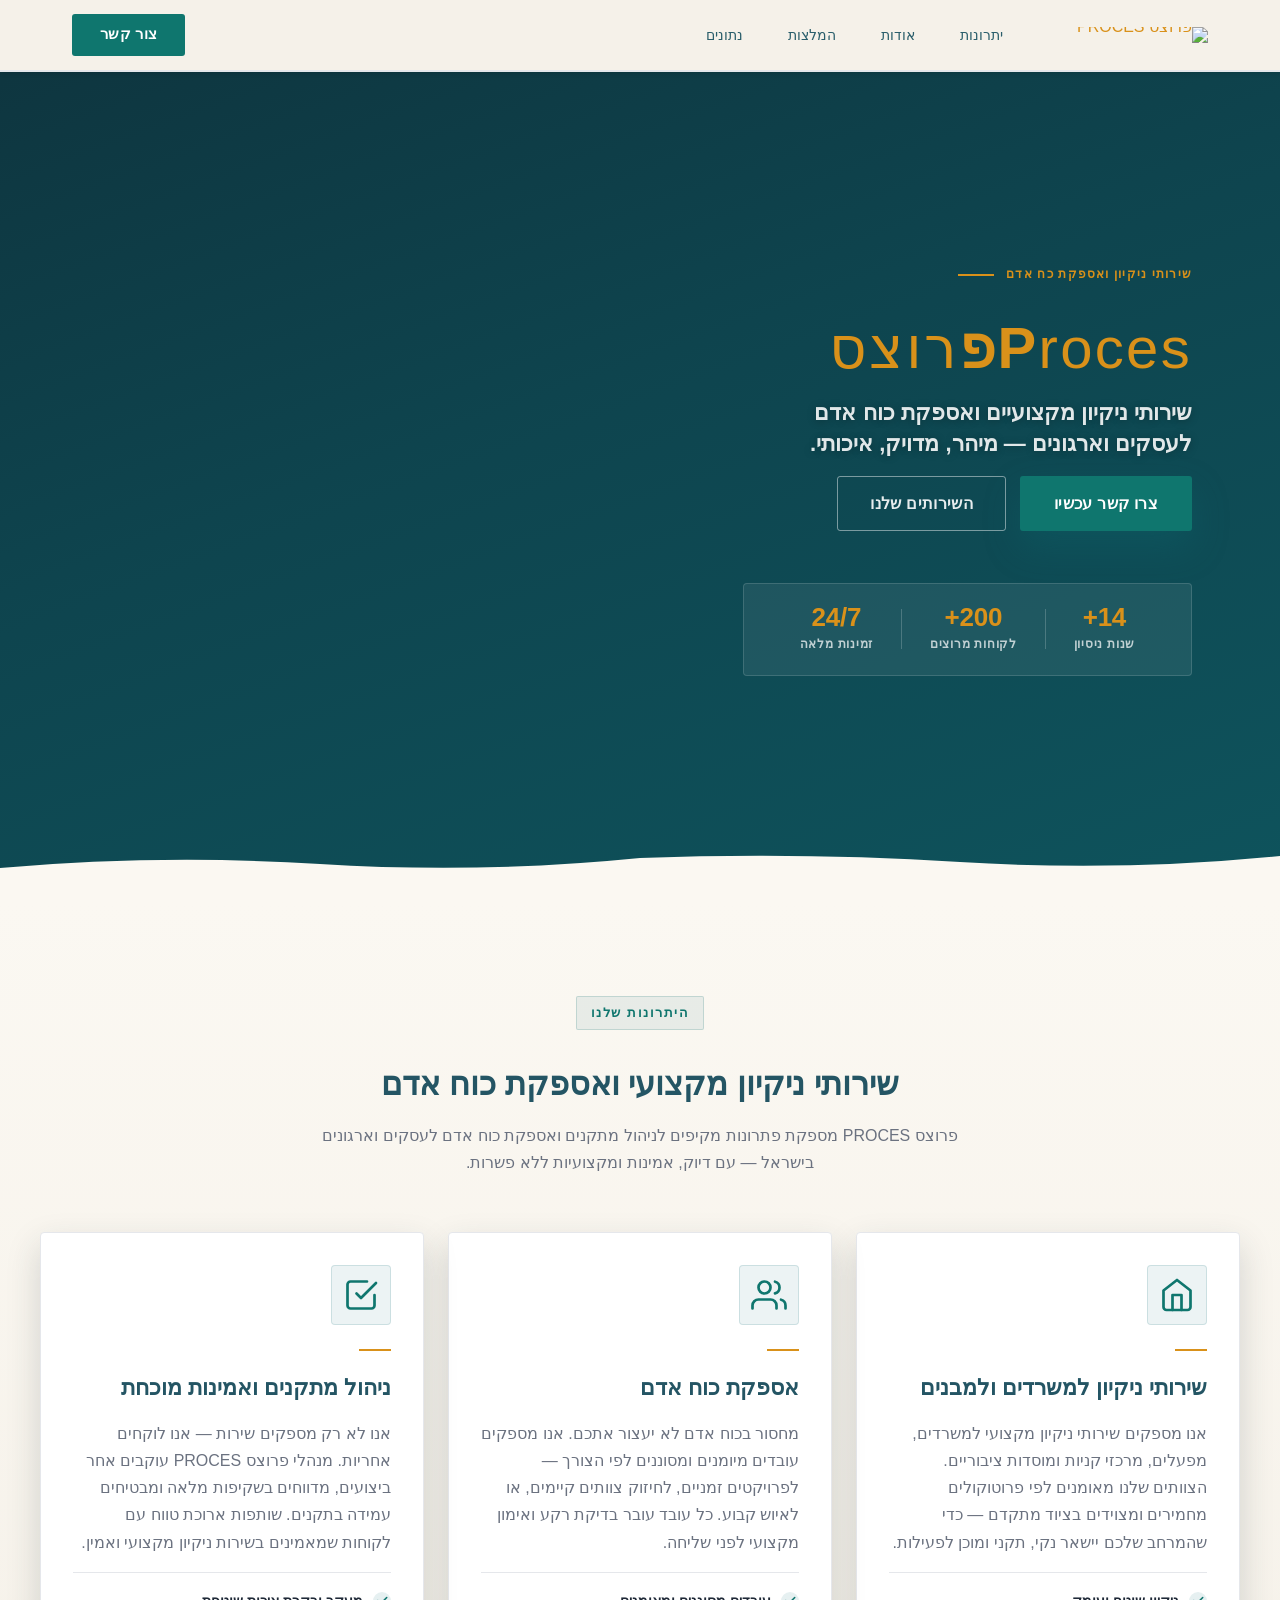
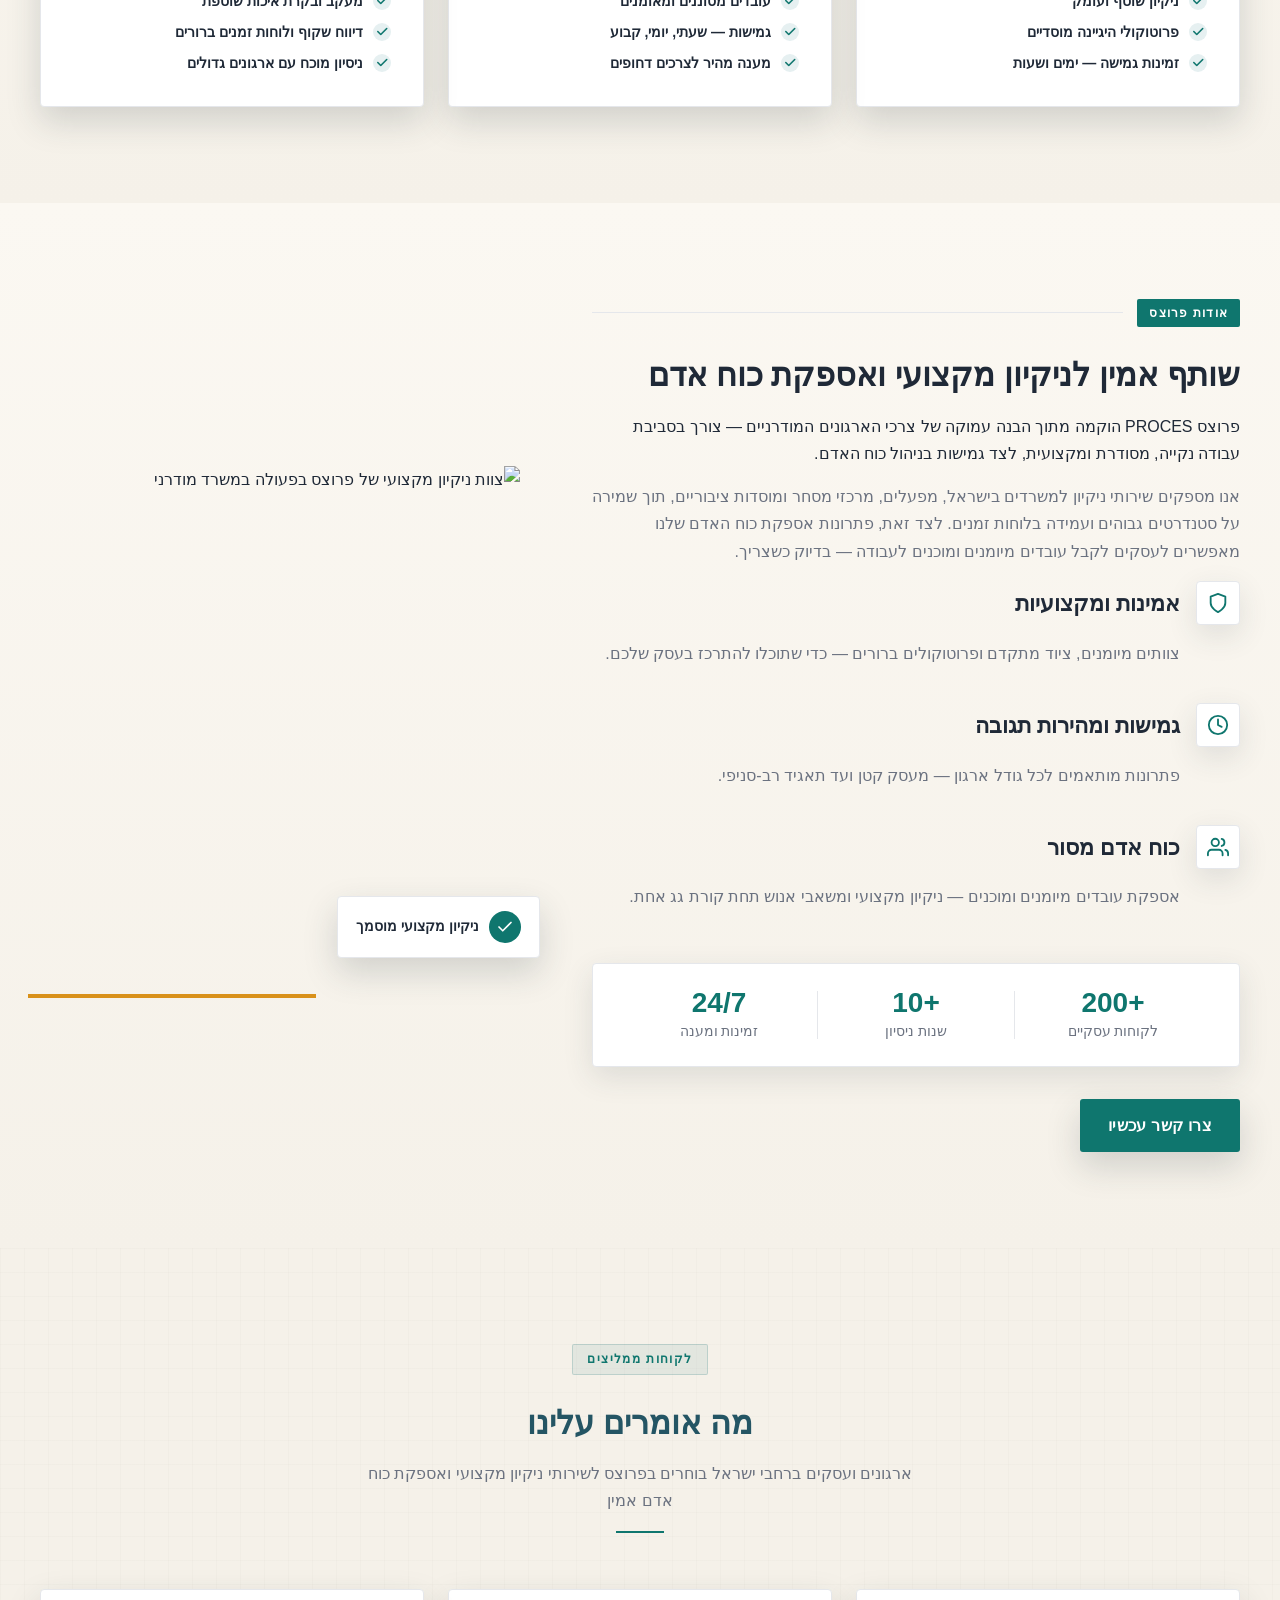
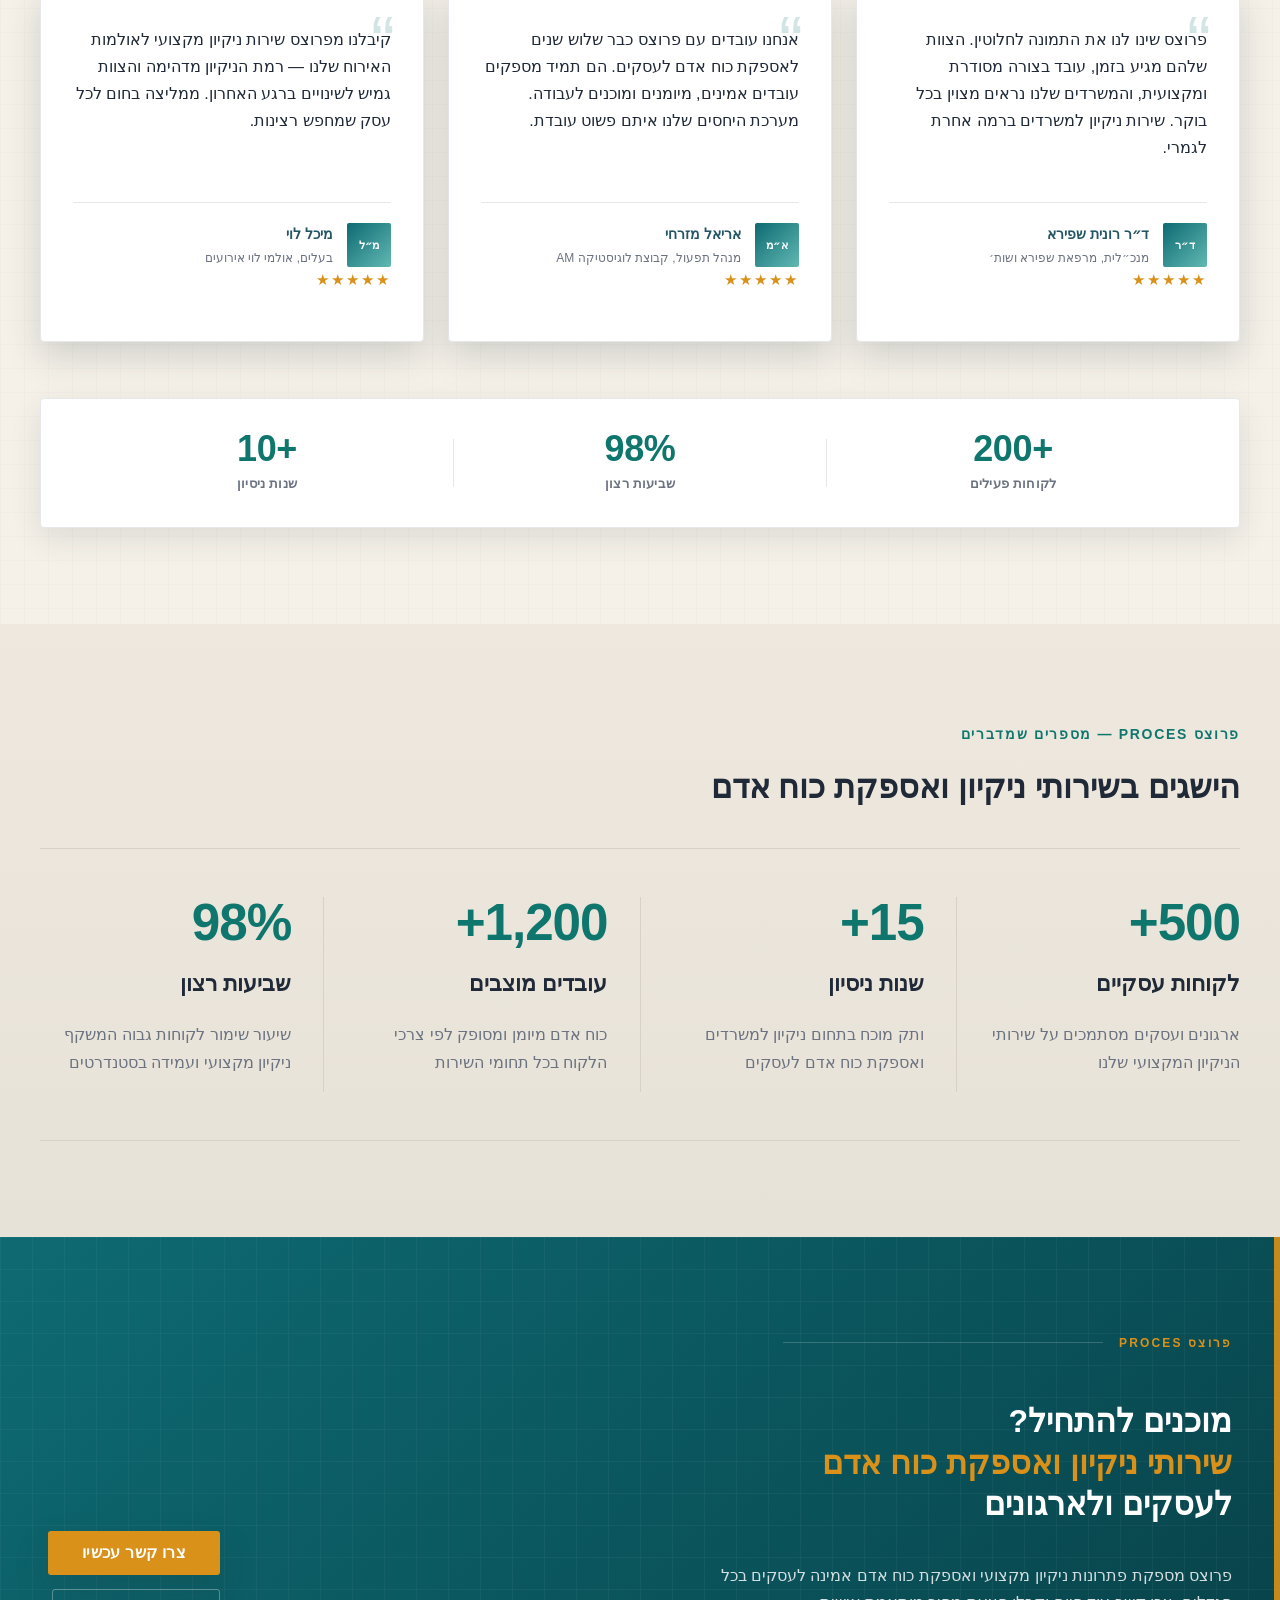
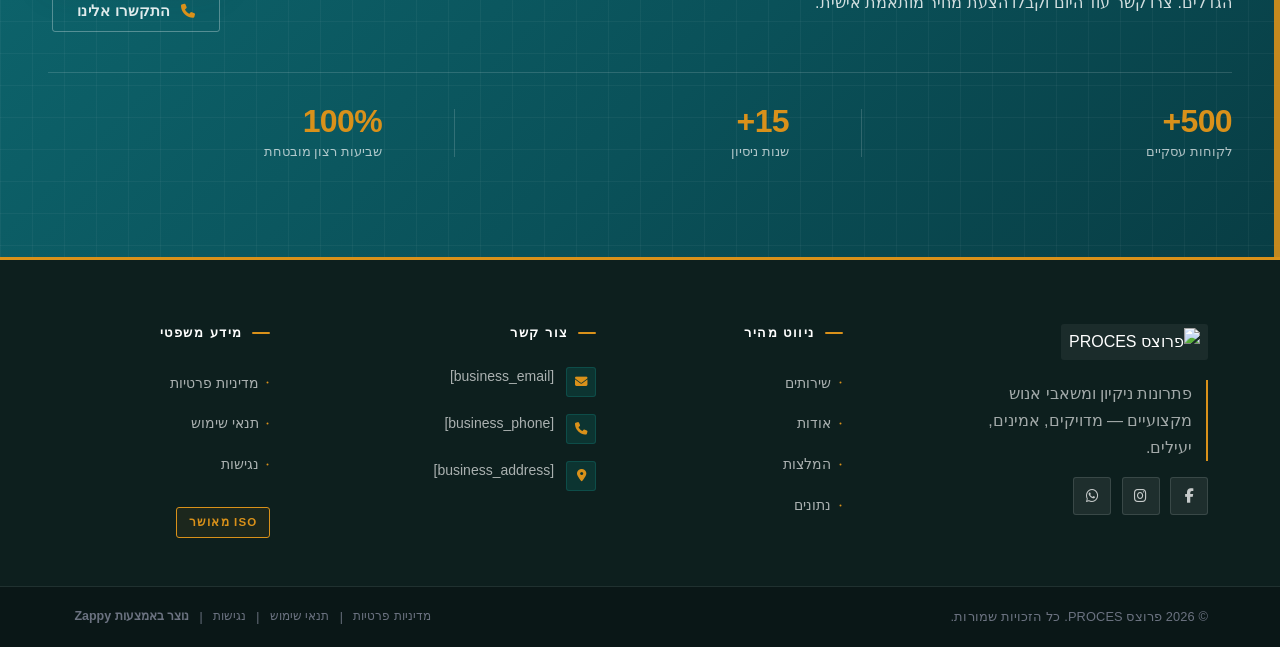
==== index.html @ ee10587d "Incremental sync: 1 page(s) — text_edit" ====
<!DOCTYPE html>
<html lang="he" dir="rtl">
<head>
    <meta charset="UTF-8">
    <meta name="viewport" content="width=device-width, initial-scale=1.0">
    <meta name="robots" content="index, follow">
    <title>שירותי ניקיון — פרוצס PROCES</title>
    <meta name="description" content="A company offering cleaning services and manpower supply solutions. The business operates in the facility management and staffing sector, providing both profess">
    <meta name="keywords" content="שירותי ניקיון, שירותי ניקיון למשרדים בישראל, אספקת כוח אדם לעסקים, ניקיון מקצועי">
    
    <!-- Favicons -->
    <link rel="icon" type="image/x-icon" href="/assets/favicon.ico">
    <link rel="icon" type="image/png" sizes="16x16" href="/assets/favicon-16x16.png">
    <link rel="icon" type="image/png" sizes="32x32" href="/assets/favicon-32x32.png">
    <link rel="icon" type="image/png" sizes="48x48" href="/assets/favicon-48x48.png">
    <link rel="icon" type="image/png" sizes="192x192" href="/assets/favicon-192x192.png">
    <link rel="icon" type="image/png" sizes="512x512" href="/assets/favicon-512x512.png">
    <link rel="apple-touch-icon" href="/assets/apple-touch-icon.png">
    <!-- Zappy Analytics -->
<script>
(function() {
  'use strict';
  
  // Configuration
  var config = {
    websiteId: 'ec23bc7b-a235-4ee6-ac0c-a85f04379e52',
    apiUrl: 'https://api.zappy5.com/api/analytics/track',
    sessionDuration: 30 * 60 * 1000, // 30 minutes
    visitorDuration: 30 * 24 * 60 * 60 * 1000, // 30 days
    trackPageViews: true,
    trackClicks: true,
    trackFormSubmissions: true
  };
  
  // Generate or retrieve persistent visitor ID (30 days)
  function getVisitorId() {
    var visitorKey = 'zappy_visitor_' + config.websiteId;
    var visitor = null;
    
    try {
      visitor = localStorage.getItem(visitorKey);
      if (visitor) {
        var visitorData = JSON.parse(visitor);
        var now = Date.now();
        
        // Check if visitor ID is still valid (30 days)
        if (now - visitorData.created < config.visitorDuration) {
          // Update last seen timestamp
          visitorData.lastSeen = now;
          localStorage.setItem(visitorKey, JSON.stringify(visitorData));
          return visitorData.id;
        }
      }
    } catch (e) {
      console.warn('Zappy Analytics: LocalStorage not available');
    }
    
    // Generate new visitor ID
    var newVisitorId = 'zv_' + Date.now() + '_' + Math.random().toString(36).substr(2, 9);
    
    try {
      localStorage.setItem(visitorKey, JSON.stringify({
        id: newVisitorId,
        created: Date.now(),
        lastSeen: Date.now()
      }));
    } catch (e) {
      // Continue without local storage
    }
    
    return newVisitorId;
  }
  
  // Generate or retrieve session ID (30 minutes)
  function getSessionId() {
    var sessionKey = 'zappy_session_' + config.websiteId;
    var session = null;
    
    try {
      session = sessionStorage.getItem(sessionKey);
      if (session) {
        var sessionData = JSON.parse(session);
        var now = Date.now();
        
        // Check if session is still valid
        if (now - sessionData.timestamp < config.sessionDuration) {
          // Update timestamp
          sessionData.timestamp = now;
          sessionStorage.setItem(sessionKey, JSON.stringify(sessionData));
          return sessionData.id;
        }
      }
    } catch (e) {
      console.warn('Zappy Analytics: SessionStorage not available');
    }
    
    // Generate new session ID
    var newSessionId = 'zs_' + Date.now() + '_' + Math.random().toString(36).substr(2, 9);
    
    try {
      sessionStorage.setItem(sessionKey, JSON.stringify({
        id: newSessionId,
        timestamp: Date.now()
      }));
    } catch (e) {
      // Continue without session storage
    }
    
    return newSessionId;
  }
  
  var visitorId = getVisitorId();
  var sessionId = getSessionId();
  
  // Track an event
  function trackEvent(eventType, data) {
    data = data || {};
    
    var eventData = {
      website_id: config.websiteId,
      event_type: eventType,
      page_path: window.location.pathname,
      referrer: document.referrer || 'direct',
      visitor_id: visitorId,
      session_id: sessionId,
      metadata: data
    };
    
    // Use sendBeacon if available (better for page unload events)
    if (navigator.sendBeacon) {
      var blob = new Blob([JSON.stringify(eventData)], { type: 'application/json' });
      navigator.sendBeacon(config.apiUrl, blob);
    } else {
      // Fallback to fetch
      fetch(config.apiUrl, {
        method: 'POST',
        headers: {
          'Content-Type': 'application/json'
        },
        body: JSON.stringify(eventData),
        keepalive: true
      }).catch(function(error) {
        console.warn('Zappy Analytics: Failed to track event', error);
      });
    }
  }
  
  // Track page view
  if (config.trackPageViews) {
    trackEvent('pageview', {
      title: document.title,
      url: window.location.href
    });
  }
  
  // Track clicks on important elements
  if (config.trackClicks) {
    document.addEventListener('click', function(e) {
      var target = e.target;
      
      // Track button clicks (counted as actions)
      if (target.tagName === 'BUTTON' || target.closest('button')) {
        var button = target.tagName === 'BUTTON' ? target : target.closest('button');
        trackEvent('click', {
          element: 'button',
          text: button.textContent.trim().substring(0, 100),
          id: button.id || null,
          class: button.className || null
        });
      }
      
      // Track link clicks (navigation - not counted as actions)
      else if (target.tagName === 'A' || target.closest('a')) {
        var link = target.tagName === 'A' ? target : target.closest('a');
        trackEvent('navigation', {
          element: 'link',
          text: link.textContent.trim().substring(0, 100),
          href: link.href,
          external: link.hostname !== window.location.hostname
        });
      }
    }, true);
  }
  
  // Track form submissions
  if (config.trackFormSubmissions) {
    document.addEventListener('submit', function(e) {
      var form = e.target;
      
      trackEvent('form_submit', {
        form_id: form.id || null,
        form_name: form.name || null,
        form_action: form.action || null,
        form_method: form.method || 'GET'
      });
    }, true);
  }
  
  // Track time on page (send on page unload)
  var pageLoadTime = Date.now();
  
  window.addEventListener('beforeunload', function() {
    var timeOnPage = Math.floor((Date.now() - pageLoadTime) / 1000); // in seconds
    
    trackEvent('page_unload', {
      time_on_page: timeOnPage,
      page_path: window.location.pathname
    });
  });
  
  // Expose tracking function globally for custom events
  window.zappyAnalytics = {
    track: trackEvent,
    getVisitorId: function() { return visitorId; },
    getSessionId: function() { return sessionId; }
  };
  
})();
</script>
<!-- End Zappy Analytics -->
    <meta property="og:title" content="שירותי ניקיון — פרוצס PROCES">
    <meta property="og:description" content="A company offering cleaning services and manpower supply solutions. The business operates in the facility management and staffing sector, providing both profess">
    <meta name="twitter:card" content="summary_large_image">
    <meta name="twitter:title" content="שירותי ניקיון — פרוצס PROCES">
    <meta name="twitter:description" content="A company offering cleaning services and manpower supply solutions. The business operates in the facility management and staffing sector, providing both profess">
    <meta property="og:type" content="website">
  <meta property="og:locale" content="he_IL">
  
  
  
  
  
  <link rel="stylesheet" href="https://cdnjs.cloudflare.com/ajax/libs/font-awesome/6.4.0/css/all.min.css">

    <!-- Favicons -->
    <link rel="icon" type="image/x-icon" href="/assets/favicon.ico">
    <link rel="icon" type="image/png" sizes="16x16" href="/assets/favicon-16x16.png">
    <link rel="icon" type="image/png" sizes="32x32" href="/assets/favicon-32x32.png">
    <link rel="icon" type="image/png" sizes="48x48" href="/assets/favicon-48x48.png">
    <link rel="icon" type="image/png" sizes="192x192" href="/assets/favicon-192x192.png">
    <link rel="icon" type="image/png" sizes="512x512" href="/assets/favicon-512x512.png">
    <link rel="apple-touch-icon" href="/assets/apple-touch-icon.png">
    <!-- Cookie Consent -->
    <link rel="stylesheet" href="https://cdn.jsdelivr.net/npm/vanilla-cookieconsent@3/dist/cookieconsent.css">
    <script src="https://cdn.jsdelivr.net/npm/vanilla-cookieconsent@3/dist/cookieconsent.umd.js"></script>
    <!-- Mickidum Accessibility Toolbar -->
    <script src="https://cdn.jsdelivr.net/gh/mickidum/acc_toolbar/acctoolbar/acctoolbar.min.js"></script>
    <link rel="stylesheet" href="/styles.css">

    <style id="zappy-dropdown-submenu-styles">
      /* ========== DESKTOP DROPDOWN SUBMENU STYLES ========== */
      /* Base styles for dropdown submenus - parent must be positioned */
      .nav-menu li:has(.sub-menu), nav li:has(.sub-menu), .navbar li:has(.sub-menu), #navMenu li:has(.sub-menu) { position: relative; }
      /* Submenu base - hidden by default */
      .nav-menu .sub-menu, nav .sub-menu, .navbar .sub-menu, #navMenu .sub-menu { display: block !important; position: absolute !important; top: 100%; left: 0; min-width: 220px; background: white; border-radius: 8px; box-shadow: 0 8px 25px rgba(0,0,0,0.15); padding: 8px 0; opacity: 0; visibility: hidden; transform: translateY(10px); transition: all 0.3s ease; z-index: 1000; list-style: none; pointer-events: none; }
      /* CRITICAL: Desktop hover styles to show dropdown */
      .nav-menu li:hover > .sub-menu, nav li:hover > .sub-menu, .navbar li:hover > .sub-menu, #navMenu li:hover > .sub-menu { opacity: 1 !important; visibility: visible !important; transform: translateY(0) !important; pointer-events: auto !important; }
      /* Submenu item styling */
      .sub-menu li { list-style: none; margin: 0; padding: 0; }
      .sub-menu a { display: block !important; padding: 10px 16px !important; color: var(--text-dark, #333) !important; font-weight: 500; text-decoration: none; white-space: nowrap; transition: background-color 0.2s; }
      .sub-menu .zappy-nav-child > a { padding-left: 28px !important; font-size: 0.9em !important; opacity: 0.85 !important; }
      [dir="rtl"] .sub-menu .zappy-nav-child > a, html[lang="he"] .sub-menu .zappy-nav-child > a, html[lang="ar"] .sub-menu .zappy-nav-child > a { padding-left: 10px !important; padding-right: 28px !important; }
      .sub-menu .zappy-nav-parent > a { font-weight: 600 !important; }
      .sub-menu a:hover { background-color: #f5f5f5; }
      /* RTL (Hebrew/Arabic) dropdown positioning */
      [dir="rtl"] .nav-menu .sub-menu, [dir="rtl"] nav .sub-menu, [dir="rtl"] .navbar .sub-menu, html[lang="he"] .nav-menu .sub-menu, html[lang="he"] nav .sub-menu, html[lang="he"] .navbar .sub-menu, html[lang="ar"] .nav-menu .sub-menu, html[lang="ar"] nav .sub-menu, html[lang="ar"] .navbar .sub-menu { left: auto !important; right: 0 !important; }
      /* Hide empty dropdown menus (exclude catalog sub-menus that use <a> children instead of <li>) */
      .sub-menu:empty, .sub-menu:not(:has(li:not(.zappy-hidden-menu-item))):not(:has(> a)), .sub-menu:not(:has(li)):not(:has(> a)) { display: none !important; opacity: 0 !important; visibility: hidden !important; pointer-events: none !important; }
      /* Desktop: show submenu on Menu Group hover */
      li:has(.menu-group-title):hover > .sub-menu { opacity: 1 !important; visibility: visible !important; transform: translateY(0) !important; pointer-events: auto !important; }
      /* Menu Group title styling */
      .nav-menu > li > .menu-group-title, #navMenu > li > .menu-group-title { display: inline-block; padding: 0.5rem 1rem; cursor: default; user-select: none; }
      
      /* ========== MOBILE SUBMENU STYLES ========== */
      @media (max-width: 768px) {
        .nav-menu .sub-menu, nav .sub-menu, .navbar .sub-menu, #navMenu .sub-menu { position: static !important; transform: none !important; box-shadow: none !important; background: transparent !important; max-height: 0; overflow: hidden; opacity: 0; visibility: hidden; transition: max-height 0.3s ease, opacity 0.3s ease; padding: 0 !important; border-radius: 0 !important; }
        .navbar .sub-menu.mobile-expanded, .nav-menu .sub-menu.mobile-expanded, #navMenu .sub-menu.mobile-expanded { max-height: none !important; overflow-y: visible !important; opacity: 1 !important; visibility: visible !important; padding: 8px 0 8px 16px !important; }
        [dir="rtl"] .sub-menu.mobile-expanded, html[lang="he"] .sub-menu.mobile-expanded { padding: 8px 16px 8px 0 !important; }
        /* Disable hover behavior on mobile */
        .nav-menu li:hover > .sub-menu, nav li:hover > .sub-menu, .navbar li:hover > .sub-menu, #navMenu li:hover > .sub-menu { opacity: 0; visibility: hidden; pointer-events: none; }
        .nav-menu li > .sub-menu.mobile-expanded, nav li > .sub-menu.mobile-expanded, .navbar li > .sub-menu.mobile-expanded, #navMenu li > .sub-menu.mobile-expanded { opacity: 1 !important; visibility: visible !important; pointer-events: auto !important; }
        .nav-menu li:has(.sub-menu), nav li:has(.sub-menu), .navbar li:has(.sub-menu), #navMenu li:has(.sub-menu) { display: flex !important; flex-wrap: wrap !important; align-items: center !important; position: relative !important; min-height: 44px !important; }
        .nav-menu li:has(.sub-menu) > a, nav li:has(.sub-menu) > a, .navbar li:has(.sub-menu) > a, #navMenu li:has(.sub-menu) > a { flex: 1 !important; min-width: 0 !important; }
        .nav-menu li:has(.sub-menu) > .menu-group-title, nav li:has(.sub-menu) > .menu-group-title, .navbar li:has(.sub-menu) > .menu-group-title, #navMenu li:has(.sub-menu) > .menu-group-title { flex: 1 !important; min-width: 0 !important; padding: 0 !important; line-height: inherit !important; }
        .nav-menu li:has(.sub-menu) > .sub-menu, nav li:has(.sub-menu) > .sub-menu, .navbar li:has(.sub-menu) > .sub-menu, #navMenu li:has(.sub-menu) > .sub-menu { flex-basis: 100% !important; width: 100% !important; }
        .nav-menu li:has(.sub-menu) > a [class*="chevron"], .nav-menu li:has(.sub-menu) > a [class*="arrow"], .nav-menu li:has(.sub-menu) > a .fa-chevron-down, .nav-menu li:has(.sub-menu) > a .fa-angle-down, nav li:has(.sub-menu) > a [class*="chevron"], nav li:has(.sub-menu) > a [class*="arrow"], #navMenu li:has(.sub-menu) > a [class*="chevron"], #navMenu li:has(.sub-menu) > a [class*="arrow"] { display: none !important; visibility: hidden !important; }
        .mobile-submenu-toggle { display: flex !important; align-items: center !important; justify-content: center !important; width: 44px !important; height: auto !important; background: transparent !important; border: none !important; cursor: pointer !important; color: var(--text-dark) !important; position: static !important; flex-shrink: 0 !important; align-self: stretch !important; z-index: 2 !important; padding: 0 !important; margin: 0 !important; }
        .mobile-submenu-toggle::after { content: '' !important; width: 0 !important; height: 0 !important; border-left: 6px solid transparent !important; border-right: 6px solid transparent !important; border-top: 7px solid currentColor !important; transition: transform 0.3s ease !important; }
        .mobile-submenu-toggle.expanded::after { transform: rotate(180deg) !important; }
        .sub-menu a { padding: 10px 0 !important; display: block !important; color: var(--text-dark) !important; white-space: normal !important; }
        .sub-menu .zappy-nav-child > a { padding-left: 28px !important; font-size: 0.9em !important; opacity: 0.85 !important; }
        [dir="rtl"] .sub-menu .zappy-nav-child > a, html[lang="he"] .sub-menu .zappy-nav-child > a, html[lang="ar"] .sub-menu .zappy-nav-child > a { padding-left: 0 !important; padding-right: 28px !important; }
        .sub-menu .zappy-nav-parent > a { font-weight: 600 !important; }
        .nav-menu.active, #navMenu.active { max-width: 100vw !important; overflow-x: hidden !important; box-sizing: border-box !important; }
        .navbar .sub-menu li a, nav.navbar .sub-menu li a, .zappy-products-dropdown .sub-menu a { color: var(--text-dark) !important; }
      }
      @media (min-width: 769px) { .mobile-submenu-toggle { display: none !important; } }
    </style>

    <style id="mobile-lang-menu-deployed-css">
    @media (max-width: 768px) {
      .lang-switcher,
      .nav-cta-container .lang-switcher,
      .nav-container .lang-switcher,
      .navbar .lang-switcher,
      .navbar .nav-cta-container .lang-switcher,
      .nav-icons-left .lang-switcher,
      .nav-ecommerce-icons .lang-switcher { display: none !important; }
      .mobile-lang-menu { width: 100%; border-top: 1px solid rgba(128,128,128,0.2); padding: 8px 0 0 0; margin-top: 8px; }
      .mobile-lang-toggle { display: flex !important; align-items: center; justify-content: space-between; width: 100%; padding: 12px 16px; background: none; border: none; cursor: pointer; font-size: 15px; color: inherit; font-family: inherit; }
      .mobile-lang-toggle::after { content: ''; display: inline-block; width: 8px; height: 8px; border-right: 2px solid currentColor; border-bottom: 2px solid currentColor; transform: rotate(45deg); transition: transform 0.3s ease; margin-left: 8px; }
      .mobile-lang-toggle.expanded::after { transform: rotate(-135deg); }
      .mobile-lang-options { max-height: 0; overflow: hidden; transition: max-height 0.3s ease; }
      .mobile-lang-options.expanded { max-height: 300px; }
      .mobile-lang-option { display: flex !important; align-items: center; gap: 10px; padding: 10px 24px; text-decoration: none; color: inherit; font-size: 14px; font-family: inherit; }
      .mobile-lang-option:hover { background: rgba(128,128,128,0.1); }
      .mobile-lang-option.active { font-weight: 600; opacity: 0.7; pointer-events: none; }
      .mobile-lang-option img { width: 20px; height: 20px; border-radius: 50%; }
    }
    @media (min-width: 769px) {
      .mobile-lang-menu { display: none !important; }
    }
    </style>

    <style id="zappy-widget-visibility">
      #mic-access-tool-general-button, .mic-access-tool-general-button,
      #mic-init-access-tool .mic-access-tool-general-button, #mic-init-access-tool #mic-access-tool-general-button,
      ._access-icon, #mic-access-tool-box, .mic-access-tool-box,
      #mic-init-access-tool #mic-access-tool-box, div[id*="mic-access-tool-box"], ._access-menu {
        display: none !important; visibility: hidden !important; opacity: 0 !important; pointer-events: none !important;
      }
    </style>
</head>
<body>

  <nav class="navbar" dir="rtl">
  <button class="mobile-toggle" id="mobileToggle" aria-label="Menu">
    <svg class="hamburger-icon" width="24" height="24" viewBox="0 0 24 24" fill="none">
      <path d="M3 12h18M3 6h18M3 18h18" stroke="currentColor" stroke-width="2" stroke-linecap="round"></path>
    </svg>
    <svg class="close-icon" width="24" height="24" viewBox="0 0 24 24" fill="none" style="display: none;">
      <path d="M18 6L6 18M6 6l12 12" stroke="currentColor" stroke-width="2" stroke-linecap="round"></path>
    </svg>
  </button>

  <button class="phone-header-btn" data-phone="[business_phone]" aria-label="Call">
    <svg width="20" height="20" viewBox="0 0 24 24" fill="currentColor">
      <path d="M22 16.92v3a2 2 0 0 1-2.18 2 19.79 19.79 0 0 1-8.63-3.07 19.5 19.5 0 0 1-6-6 19.79 19.79 0 0 1-3.07-8.67A2 2 0 0 1 4.11 2h3a2 2 0 0 1 2 1.72 12.84 12.84 0 0 0 .7 2.81 2 2 0 0 1-.45 2.11L8.09 9.91a16 16 0 0 0 6 6l1.27-1.27a2 2 0 0 1 2.11-.45 12.84 12.84 0 0 0 2.81.7A2 2 0 0 1 22 16.92z"></path>
    </svg>
  </button>

  <div class="nav-container">
    <div class="nav-right-group"><div class="nav-brand">
      <a href="/" class="logo-link">
        <img src="/assets/proces-logo.webp" alt="פרוצס PROCES" class="logo">
      </a>
    </div><ul class="nav-menu" id="navMenu"><li><a href="#features">יתרונות</a></li><li><a href="#about">אודות</a></li><li><a href="#testimonials">המלצות</a></li><li><a href="#stats">נתונים</a></li></ul></div>

    

    <div class="nav-cta-container">
      <a href="#cta" class="nav-cta-btn">צור קשר</a>
    </div>
  </div>
</nav>
<script>

// Navbar Mobile Menu Toggle and Contrast Fix
(function() {
  // Use 'load' event instead of 'DOMContentLoaded' to ensure we run AFTER all other scripts
  window.addEventListener('load', function() {
    
    // FIX MOBILE BUTTON CONTRAST
    // Detect navbar background color and apply contrasting color to mobile buttons
    const navbar = document.querySelector('.navbar, nav, header');
    if (!navbar) {
      console.log('[Navbar] Navbar element not found');
      return;
    }
    
    // DECLARE VARIABLES EARLY to avoid Temporal Dead Zone errors
    // These are used in multiple places below
    let mobileToggle = document.getElementById('mobileToggle') ||
                       document.querySelector('.mobile-toggle') ||
                       document.querySelector('.hamburger') ||
                       document.querySelector('.hamburger-menu') ||
                       document.querySelector('.menu-toggle') ||
                       document.querySelector('.burger-menu') ||
                       document.querySelector('[aria-label="Menu"]') ||
                       document.querySelector('[aria-label="תפריט"]');
    
    const phoneBtn = document.querySelector('.phone-header-btn');
    
    const computedStyle = window.getComputedStyle(navbar);
    let bgColor = computedStyle.backgroundColor;
    
    console.log('[Navbar] Initial navbar background:', bgColor);
    
    // Check if background is transparent or rgba with 0 alpha
    const isTransparent = bgColor === 'transparent' || 
                         bgColor === 'rgba(0, 0, 0, 0)' ||
                         (bgColor.startsWith('rgba') && bgColor.includes(', 0)'));
    
    if (isTransparent) {
      // Check for background-image or gradient
      const bgImage = computedStyle.backgroundImage;
      if (bgImage && bgImage !== 'none') {
        console.log('[Navbar] Navbar has background image/gradient, using dark text');
        bgColor = 'rgb(240, 240, 240)'; // Assume light background
      } else {
        // Transparent navbar - check body background
        const bodyBg = window.getComputedStyle(document.body).backgroundColor;
        console.log('[Navbar] Navbar transparent, using body background:', bodyBg);
        bgColor = bodyBg;
      }
    }
    
    // Calculate luminance to determine if background is light or dark
    const rgb = bgColor.match(/\d+/g);
    if (rgb && rgb.length >= 3) {
      const r = parseInt(rgb[0]);
      const g = parseInt(rgb[1]);
      const b = parseInt(rgb[2]);
      const luminance = (0.299 * r + 0.587 * g + 0.114 * b) / 255;
      
      // Mobile button colors are set by Claude's AI-generated CSS (same as .nav-menu a)
      // No dynamic color overrides needed - colors come from the generated navbar CSS
      console.log('[Navbar] Mobile button colors preserved from Claude CSS (luminance:', luminance.toFixed(2) + ')');
      
      // FIX ICON SIZES - Ensure SVGs are properly sized and visible
      // INJECT CRITICAL CSS TO OVERRIDE ANY CONFLICTING RULES
      const criticalCSS = document.createElement('style');
      criticalCSS.id = 'zappy-mobile-nav-fix';
      const htmlLang = document.documentElement.lang || 'en';
      const htmlDir = document.documentElement.dir || 'ltr';
      // Check both dir attribute AND lang for RTL detection
      // dir="rtl" is the most reliable indicator
      const isRTL = htmlDir === 'rtl' || htmlLang === 'he' || htmlLang === 'ar';
      
      criticalCSS.textContent = `
        /* Hide mobile buttons on desktop, show only on mobile */
        @media (min-width: 769px) {
          .mobile-toggle,
          .phone-header-btn {
            display: none !important;
          }
        }
        
        /* Show and position mobile buttons correctly on mobile */
        @media (max-width: 768px) {
          .mobile-toggle,
          .phone-header-btn {
            position: absolute !important;
            top: 50% !important;
            transform: translateY(-50%) !important;
            z-index: 1001 !important;
            display: flex !important;
            align-items: center !important;
            justify-content: center !important;
            width: 36px !important;
            height: 36px !important;
            border-radius: 50% !important;
            border: none !important;
            cursor: pointer !important;
            padding: 6px !important;
            background: none !important;
            color: var(--nav-text, var(--text-dark)) !important;
          }
          
          /* LTR positioning (default): hamburger LEFT, phone RIGHT */
          html:not([dir="rtl"]):not([lang="he"]):not([lang="ar"]) .mobile-toggle,
          html[dir="ltr"] .mobile-toggle {
            left: 12px !important;
            right: auto !important;
          }
          html:not([dir="rtl"]):not([lang="he"]):not([lang="ar"]) .phone-header-btn,
          html[dir="ltr"] .phone-header-btn {
            right: 12px !important;
            left: auto !important;
          }
          
          /* RTL positioning: hamburger RIGHT, phone LEFT */
          html[dir="rtl"] .mobile-toggle,
          html[lang="he"] .mobile-toggle,
          html[lang="ar"] .mobile-toggle {
            right: 12px !important;
            left: auto !important;
          }
          html[dir="rtl"] .phone-header-btn,
          html[lang="he"] .phone-header-btn,
          html[lang="ar"] .phone-header-btn {
            left: 12px !important;
            right: auto !important;
          }
          
          /* CRITICAL: Ensure nav-container has min-height on mobile */
          /* All children are positioned absolutely/fixed on mobile, so height:auto collapses to 0 */
          .nav-container {
            min-height: 70px !important;
            position: relative !important;
          }
          
          /* Ensure SVG icons are properly sized and inherit color */
          .mobile-toggle svg,
          .phone-header-btn svg {
            width: 24px !important;
            height: 24px !important;
            /* Don't force display - let JavaScript control hamburger/close toggle */
          }
          
          /* Reset nav-cta-container on mobile - remove desktop box-shadow/padding */
          /* that creates a visible ghost box when CTA button is hidden */
          .nav-cta-container {
            box-shadow: none !important;
            padding: 0 !important;
          }
          
          /* Hide nav-cta-container entirely on mobile when there's no lang-switcher */
          /* (only the CTA button is inside, and it's hidden on mobile) */
          .nav-cta-container:not(:has(.lang-switcher)) {
            display: none !important;
          }
          
          /* CRITICAL: Prevent hero image fade gradient from bleeding over headline text */
          /* The .image-fade-gradient has bottom: -30px (extends below parent) */
          /* On mobile stacked layout, this overlaps the h1 text below the image */
          .hero-image-column {
            overflow: hidden !important;
          }
          .image-fade-gradient {
            bottom: 0 !important;
          }
          
          /* Hide desktop language switcher on mobile - hamburger menu handles it */
          /* High specificity to override stored CSS */
          .lang-switcher,
          .nav-cta-container .lang-switcher,
          .nav-container .lang-switcher,
          .navbar .lang-switcher,
          .navbar .nav-cta-container .lang-switcher {
            display: none !important;
          }
        }
      `;
      
      // Remove existing fix if present and inject new one
      const existing = document.getElementById('zappy-mobile-nav-fix');
      if (existing) existing.remove();
      document.head.appendChild(criticalCSS);
      
      console.log('[Navbar] Critical CSS injected for mobile nav positioning');
      
      // ONLY apply inline positioning styles on mobile viewport
      // On desktop, the CSS handles hiding these buttons with display: none
      // Inline styles were breaking desktop layout by overriding CSS
      const isMobileViewport = window.innerWidth <= 768;
      
      if (mobileToggle) {
        // Icon sizing applies to all viewports for consistency
        const hamburgerIcon = mobileToggle.querySelector('.hamburger-icon');
        const closeIcon = mobileToggle.querySelector('.close-icon');
        
        if (hamburgerIcon) {
          hamburgerIcon.style.setProperty('width', '24px', 'important');
          hamburgerIcon.style.setProperty('height', '24px', 'important');
          hamburgerIcon.style.setProperty('display', 'block', 'important'); // Show hamburger by default
        }
        if (closeIcon) {
          closeIcon.style.setProperty('width', '24px', 'important');
          closeIcon.style.setProperty('height', '24px', 'important');
          closeIcon.style.setProperty('display', 'none', 'important'); // Hide close icon by default
        }
        
        // ONLY set positioning inline styles on mobile
        if (isMobileViewport) {
          mobileToggle.style.setProperty('position', 'absolute', 'important');
          mobileToggle.style.setProperty('top', '50%', 'important');
          mobileToggle.style.setProperty('transform', 'translateY(-50%)', 'important');
          mobileToggle.style.setProperty('z-index', '1001', 'important');
          
          // Clear any inline left/right so CSS can take over based on html[dir]
          mobileToggle.style.removeProperty('left');
          mobileToggle.style.removeProperty('right');
          
          console.log('[Navbar] Mobile toggle positioning applied (mobile viewport)');
        } else {
          // On desktop, clear any positioning styles to let CSS handle it
          mobileToggle.style.removeProperty('position');
          mobileToggle.style.removeProperty('top');
          mobileToggle.style.removeProperty('transform');
          mobileToggle.style.removeProperty('z-index');
          mobileToggle.style.removeProperty('left');
          mobileToggle.style.removeProperty('right');
          console.log('[Navbar] Desktop viewport - cleared mobile toggle inline positioning');
        }
      }
      
      if (phoneBtn) {
        // Icon sizing applies to all viewports
        const phoneIcon = phoneBtn.querySelector('svg');
        if (phoneIcon) {
          phoneIcon.style.width = '24px';
          phoneIcon.style.height = '24px';
          phoneIcon.setAttribute('width', '24');
          phoneIcon.setAttribute('height', '24');
        }
        
        // ONLY set positioning inline styles on mobile
        if (isMobileViewport) {
          phoneBtn.style.setProperty('position', 'absolute', 'important');
          phoneBtn.style.setProperty('top', '50%', 'important');
          phoneBtn.style.setProperty('transform', 'translateY(-50%)', 'important');
          phoneBtn.style.setProperty('z-index', '1001', 'important');
          
          // Clear any inline left/right so CSS can take over based on html[dir]
          phoneBtn.style.removeProperty('left');
          phoneBtn.style.removeProperty('right');
          
          console.log('[Navbar] Phone button positioning applied (mobile viewport)');
        } else {
          // On desktop, clear any positioning styles to let CSS handle it
          phoneBtn.style.removeProperty('position');
          phoneBtn.style.removeProperty('top');
          phoneBtn.style.removeProperty('transform');
          phoneBtn.style.removeProperty('z-index');
          phoneBtn.style.removeProperty('left');
          phoneBtn.style.removeProperty('right');
          console.log('[Navbar] Desktop viewport - cleared phone button inline positioning');
        }
      }
    } else {
      console.log('[Navbar] Could not parse background color:', bgColor);
    }
    
    // MOBILE MENU TOGGLE
    // Re-query in case DOM changed (mobileToggle already declared at top of function)
    mobileToggle = document.getElementById('mobileToggle') ||
                   document.querySelector('.mobile-toggle') ||
                   document.querySelector('.hamburger') ||
                   document.querySelector('.hamburger-menu') ||
                   document.querySelector('.menu-toggle') ||
                   document.querySelector('.burger-menu') ||
                   document.querySelector('[aria-label="Menu"]') ||
                   document.querySelector('[aria-label="תפריט"]');
    
    // EXPANDED SEARCH: Find nav menu by ID or class
    const navMenu = document.getElementById('navMenu') ||
                  document.querySelector('.nav-menu') ||
                  document.querySelector('.nav-links') ||
                  document.querySelector('nav ul:not(.submenu)');
    
    if (!mobileToggle || !navMenu) {
      console.log('[Navbar] Mobile toggle or menu not found:', { toggle: !!mobileToggle, menu: !!navMenu });
      return;
    }
    
    // Ensure navMenu has ID for CSS targeting
    if (!navMenu.id) {
      navMenu.id = 'navMenu';
    }
    
    console.log('[Navbar] Initializing mobile menu...');
    
    // Remove any existing event listeners by cloning the button
    const newToggle = mobileToggle.cloneNode(true);
    mobileToggle.parentNode.replaceChild(newToggle, mobileToggle);
    
    // Toggle menu on button click - use newToggle now
    newToggle.addEventListener('click', function(e) {
      e.preventDefault();
      e.stopPropagation();
      
      const hamburgerIcon = this.querySelector('.hamburger-icon');
      const closeIcon = this.querySelector('.close-icon');
      const isActive = navMenu.classList.contains('active');
      
      if (isActive) {
        // Close menu
        navMenu.classList.remove('active');
        if (hamburgerIcon) hamburgerIcon.style.setProperty('display', 'block', 'important');
        if (closeIcon) closeIcon.style.setProperty('display', 'none', 'important');
        document.body.style.overflow = '';
        console.log('[Navbar] Menu closed');
      } else {
        // Open menu
        navMenu.classList.add('active');
        if (hamburgerIcon) hamburgerIcon.style.setProperty('display', 'none', 'important');
        if (closeIcon) closeIcon.style.setProperty('display', 'block', 'important');
        document.body.style.overflow = 'hidden';
        console.log('[Navbar] Menu opened');
      }
    });
    
    // Close menu when clicking nav links (but NOT dropdown toggles)
    const navLinks = navMenu.querySelectorAll('a');
    navLinks.forEach(function(link) {
      link.addEventListener('click', function() {
        // Don't close if it's a dropdown child (unless it's a real navigation link)
        if (this.getAttribute('href') === '#') return;
        
        const hamburgerIcon = newToggle.querySelector('.hamburger-icon');
        const closeIcon = newToggle.querySelector('.close-icon');
        
        navMenu.classList.remove('active');
        if (hamburgerIcon) hamburgerIcon.style.setProperty('display', 'block', 'important');
        if (closeIcon) closeIcon.style.setProperty('display', 'none', 'important');
        document.body.style.overflow = '';
        console.log('[Navbar] Menu closed (link clicked)');
      });
    });
    
    // DROPDOWN MENU TOGGLE (for mobile and touch devices)
    var dropdownToggles = navMenu.querySelectorAll('.dropdown-toggle');
    dropdownToggles.forEach(function(toggle) {
      toggle.addEventListener('click', function(e) {
        e.preventDefault();
        e.stopPropagation();
        var parent = this.closest('.nav-dropdown');
        if (!parent) return;
        
        // Close other open dropdowns at the same level
        var siblings = parent.parentNode.querySelectorAll('.nav-dropdown.open');
        siblings.forEach(function(sib) {
          if (sib !== parent) sib.classList.remove('open');
        });
        
        parent.classList.toggle('open');
        console.log('[Navbar] Dropdown toggled:', parent.classList.contains('open') ? 'open' : 'closed');
      });
    });
    
    // Close dropdowns when clicking outside
    document.addEventListener('click', function(e) {
      if (!e.target.closest('.nav-dropdown')) {
        var openDropdowns = document.querySelectorAll('.nav-dropdown.open');
        openDropdowns.forEach(function(dd) { dd.classList.remove('open'); });
      }
    });
    
    console.log('[Navbar] Dropdown handlers initialized for ' + dropdownToggles.length + ' dropdowns');
    
    // Phone button functionality (phoneBtn already declared at top of function)
    if (phoneBtn) {
      phoneBtn.addEventListener('click', function() {
        // Get phone number from placeholder in page or use default
        const phoneLinks = document.querySelectorAll('a[href^="tel:"]');
        const phoneNumber = phoneLinks.length > 0 
          ? phoneLinks[0].getAttribute('href').replace('tel:', '')
          : '[business_phone]';
        
        window.location.href = 'tel:' + phoneNumber;
        console.log('[Navbar] Phone button clicked');
      });
    }
    
    console.log('[Navbar] Mobile menu initialized successfully');
    
    // === WHATSAPP BUTTON VISIBILITY FIX ===
    // Ensure WhatsApp floating button is hidden on desktop and visible on mobile
    // IMPORTANT: Only target the floating button by its class, NOT generic wa.me links
    const handleWhatsAppVisibility = function() {
      const whatsappBtn = document.querySelector('.whatsapp-float');
      if (whatsappBtn) {
        const isDesktop = window.innerWidth >= 769;
        if (isDesktop) {
          whatsappBtn.style.setProperty('display', 'none', 'important');
          whatsappBtn.style.setProperty('visibility', 'hidden', 'important');
          whatsappBtn.style.setProperty('opacity', '0', 'important');
          whatsappBtn.style.setProperty('pointer-events', 'none', 'important');
          console.log('[WhatsApp] Button hidden on desktop');
        } else {
          whatsappBtn.style.removeProperty('display');
          whatsappBtn.style.removeProperty('visibility');
          whatsappBtn.style.removeProperty('opacity');
          whatsappBtn.style.removeProperty('pointer-events');
          console.log('[WhatsApp] Button visible on mobile');
        }
      }
    };
    
    // Run on load
    handleWhatsAppVisibility();
    
    // Run on resize with debouncing
    let resizeTimer;
    window.addEventListener('resize', function() {
      clearTimeout(resizeTimer);
      resizeTimer = setTimeout(handleWhatsAppVisibility, 100);
    });
  });
})();

</script>
  
  <main>
    <section id="hero" class="index-hero-section" data-layout-spec="בית-hero" dir="rtl" data-hero-type="fullscreen-scrim">
  <!-- Background Image -->
  <div class="index-hero-bg">
    <img data-hero-bg="true" data-placeholder="index-hero-image-1" data-context="Professional facility management scene: a pristine modern office building lobby or large commercial space being cleaned by uniformed professional staff, with polished floors, bright lighting, and a sense of order and discipline. The image should convey trust, cleanliness, and corporate professionalism. Teal and white color tones. Wide cinematic format." width="1200" height="700" src="/assets/site-index-hero-image-1.webp" alt="שירותי ניקיון ואספקת כוח אדם מקצועי – פרוצס PROCES" data-hero-background="true" data-element-type="image" data-element-id="img-1776595328960-babcy1via">
  </div>

  <!-- Scrim Overlay -->
  <div class="index-hero-scrim" aria-hidden="true"></div>

  <!-- Content -->
  <div class="index-hero-container">
    <div class="index-hero-content">

      <!-- Label badge -->
      <div class="index-hero-badge">
        <span class="index-hero-badge-line" aria-hidden="true"></span>
        <span class="index-hero-badge-text" style="">שירותי ניקיון ואספקת כח אדם</span>
      </div>

      <!-- Main Headline -->
      <h1 class="index-hero-h1" style=""></h1><h1 style=""><span class="index-hero-h1-en">P<span style="font-weight: normal;">roces</span>פ<span style="font-weight: normal;">רוצס</span></span></h1>

      <!-- Subheadline -->
      <h3 class="index-hero-sub" style="">שירותי ניקיון מקצועיים ואספקת כוח אדם<br class="index-hero-br"> לעסקים וארגונים — מיהר, מדויק, איכותי.</h3>

      <!-- CTA Buttons -->
      <div class="index-hero-ctas" style="">
        <a href="#contact" class="index-hero-btn-primary" data-element-type="button" data-element-id="btn-1776595328946-rf9qn48a3" data-native-element="true" style="outline: none;">צרו קשר עכשיו</a>
        <a href="#services" class="index-hero-btn-ghost" data-element-type="button" data-element-id="btn-1776595328946-88ew8h12d" data-native-element="true">השירותים שלנו</a>
      </div>

      <!-- Trust Strip -->
      <div class="index-hero-trust">
        <div class="index-hero-trust-item">
          <span class="index-hero-trust-num" style="">14+</span>
          <span class="index-hero-trust-label">שנות ניסיון</span>
        </div>
        <div class="index-hero-trust-divider" aria-hidden="true"></div>
        <div class="index-hero-trust-item">
          <span class="index-hero-trust-num" style="">200+</span>
          <span class="index-hero-trust-label">לקוחות מרוצים</span>
        </div>
        <div class="index-hero-trust-divider" aria-hidden="true"></div>
        <div class="index-hero-trust-item">
          <span class="index-hero-trust-num">24/7</span>
          <span class="index-hero-trust-label">זמינות מלאה</span>
        </div>
      </div>

    </div>
  </div>

  <!-- Bottom Divider -->
  <div class="index-hero-divider-wrapper">
    <svg data-no-icon-edit="true" aria-hidden="true" viewBox="0 0 1200 60" preserveAspectRatio="none" xmlns="http://www.w3.org/2000/svg">
      <path d="M0,60 L0,28 Q150,14 300,24 T600,18 Q750,12 900,22 T1200,16 L1200,60 Z" fill="#FBF8F2"></path>
    </svg>
  </div>
</section>

<section id="features" class="index-features-section" data-layout-spec="בית-features" dir="rtl">
  <div class="index-features-container">
    <div class="index-features-header">
      <p class="zappy-editable"><span class="index-features-label">היתרונות שלנו</span>
      </p><h2 class="index-features-title">שירותי ניקיון מקצועי ואספקת כוח אדם</h2>
      <p class="index-features-subtitle">פרוצס PROCES מספקת פתרונות מקיפים לניהול מתקנים ואספקת כוח אדם לעסקים וארגונים בישראל — עם דיוק, אמינות ומקצועיות ללא פשרות.</p>
    </div>
    <div class="index-features-grid zappy-preserve-css-grid" id="zappy-auto-grid-1776595329016-4t8j5f" data-zappy-auto-grid="true" data-original-item-width="384" data-original-gap="24px" style="--zappy-grid-cols: repeat(3, minmax(0, 1fr)); display: grid; grid-template-columns: repeat(3, minmax(0, 1fr)); align-items: stretch !important;" data-zappy-explicit-columns="true">
      <article class="index-feature-card" data-grid-item-index="0">
        <div class="index-feature-icon-wrap">
          <svg data-element-type="icon" data-icon-type="svg" xmlns="http://www.w3.org/2000/svg" width="36" height="36" viewBox="0 0 24 24" fill="none" stroke="currentColor" stroke-width="1.8" stroke-linecap="round" stroke-linejoin="round" aria-hidden="true">
            <path d="M3 9l9-7 9 7v11a2 2 0 0 1-2 2H5a2 2 0 0 1-2-2z"></path>
            <polyline points="9 22 9 12 15 12 15 22"></polyline>
          </svg>
        </div>
        <div class="index-feature-content">
          <div class="index-feature-accent-line"></div>
          <h3 class="index-feature-title">שירותי ניקיון למשרדים ולמבנים</h3>
          <p class="index-feature-desc">אנו מספקים שירותי ניקיון מקצועי למשרדים, מפעלים, מרכזי קניות ומוסדות ציבוריים. הצוותים שלנו מאומנים לפי פרוטוקולים מחמירים ומצוידים בציוד מתקדם — כדי שהמרחב שלכם יישאר נקי, תקני ומוכן לפעילות.</p>
          <ul class="index-feature-list">
            <li><i class="fas fa-check" aria-hidden="true" data-element-type="icon" data-element-id="icon-1776595328958-dmcmgp5nd" data-icon-type="fontawesome" style="pointer-events: auto; cursor: pointer;"></i><span>ניקיון שוטף ועומק</span></li>
            <li><i class="fas fa-check" aria-hidden="true" data-element-type="icon" data-element-id="icon-1776595328958-0wnebsvia" data-icon-type="fontawesome" style="pointer-events: auto; cursor: pointer;"></i><span>פרוטוקולי היגיינה מוסדיים</span></li>
            <li><i class="fas fa-check" aria-hidden="true" data-element-type="icon" data-element-id="icon-1776595328959-40iucxvvf" data-icon-type="fontawesome" style="pointer-events: auto; cursor: pointer;"></i><span>זמינות גמישה — ימים ושעות</span></li>
          </ul>
        </div>
      </article>
      <article class="index-feature-card" data-grid-item-index="1">
        <div class="index-feature-icon-wrap">
          <svg data-element-type="icon" data-icon-type="svg" xmlns="http://www.w3.org/2000/svg" width="36" height="36" viewBox="0 0 24 24" fill="none" stroke="currentColor" stroke-width="1.8" stroke-linecap="round" stroke-linejoin="round" aria-hidden="true">
            <path d="M17 21v-2a4 4 0 0 0-4-4H5a4 4 0 0 0-4 4v2"></path>
            <circle cx="9" cy="7" r="4"></circle>
            <path d="M23 21v-2a4 4 0 0 0-3-3.87"></path>
            <path d="M16 3.13a4 4 0 0 1 0 7.75"></path>
          </svg>
        </div>
        <div class="index-feature-content">
          <div class="index-feature-accent-line"></div>
          <h3 class="index-feature-title" style="">אספקת כוח אדם</h3>
          <p class="index-feature-desc">מחסור בכוח אדם לא יעצור אתכם. אנו מספקים עובדים מיומנים ומסוננים לפי הצורך — לפרויקטים זמניים, לחיזוק צוותים קיימים, או לאיוש קבוע. כל עובד עובר בדיקת רקע ואימון מקצועי לפני שליחה.</p>
          <ul class="index-feature-list">
            <li><i class="fas fa-check" aria-hidden="true" data-element-type="icon" data-element-id="icon-1776595328959-r4b284tow" data-icon-type="fontawesome" style="pointer-events: auto; cursor: pointer;"></i><span>עובדים מסוננים ומאומנים</span></li>
            <li><i class="fas fa-check" aria-hidden="true" data-element-type="icon" data-element-id="icon-1776595328959-yne2hdesm" data-icon-type="fontawesome" style="pointer-events: auto; cursor: pointer;"></i><span>גמישות — שעתי, יומי, קבוע</span></li>
            <li><i class="fas fa-check" aria-hidden="true" data-element-type="icon" data-element-id="icon-1776595328959-9445tmr00" data-icon-type="fontawesome" style="pointer-events: auto; cursor: pointer;"></i><span>מענה מהיר לצרכים דחופים</span></li>
          </ul>
        </div>
      </article>
      <article class="index-feature-card" data-grid-item-index="2">
        <div class="index-feature-icon-wrap">
          <svg data-element-type="icon" data-icon-type="svg" xmlns="http://www.w3.org/2000/svg" width="36" height="36" viewBox="0 0 24 24" fill="none" stroke="currentColor" stroke-width="1.8" stroke-linecap="round" stroke-linejoin="round" aria-hidden="true">
            <polyline points="9 11 12 14 22 4"></polyline>
            <path d="M21 12v7a2 2 0 0 1-2 2H5a2 2 0 0 1-2-2V5a2 2 0 0 1 2-2h11"></path>
          </svg>
        </div>
        <div class="index-feature-content">
          <div class="index-feature-accent-line"></div>
          <h3 class="index-feature-title">ניהול מתקנים ואמינות מוכחת</h3>
          <p class="index-feature-desc">אנו לא רק מספקים שירות — אנו לוקחים אחריות. מנהלי פרוצס PROCES עוקבים אחר ביצועים, מדווחים בשקיפות מלאה ומבטיחים עמידה בתקנים. שותפות ארוכת טווח עם לקוחות שמאמינים בשירות ניקיון מקצועי ואמין.</p>
          <ul class="index-feature-list">
            <li><i class="fas fa-check" aria-hidden="true" data-element-type="icon" data-element-id="icon-1776595328959-c4kjxsfwx" data-icon-type="fontawesome" style="pointer-events: auto; cursor: pointer;"></i><span>מעקב ובקרת איכות שוטפת</span></li>
            <li><i class="fas fa-check" aria-hidden="true" data-element-type="icon" data-element-id="icon-1776595328959-7kfni1a8g" data-icon-type="fontawesome" style="pointer-events: auto; cursor: pointer;"></i><span>דיווח שקוף ולוחות זמנים ברורים</span></li>
            <li><i class="fas fa-check" aria-hidden="true" data-element-type="icon" data-element-id="icon-1776595328959-xwonbko13" data-icon-type="fontawesome" style="pointer-events: auto; cursor: pointer;"></i><span>ניסיון מוכח עם ארגונים גדולים</span></li>
          </ul>
        </div>
      </article>
    </div>
  </div>
</section>

<section id="about" class="index-about-section" data-layout-spec="בית-about" dir="rtl">
  <div class="index-about-container">

    <!-- Text Column -->
    <div class="index-about-text-col">

      <div class="index-about-label-row">
        <span class="index-about-badge">אודות פרוצס</span>
        <div class="index-about-label-line"></div>
      </div>

      <h2 class="index-about-heading">שותף אמין לניקיון מקצועי ואספקת כוח אדם</h2>

      <p class="index-about-lead">פרוצס PROCES הוקמה מתוך הבנה עמוקה של צרכי הארגונים המודרניים — צורך בסביבת עבודה נקייה, מסודרת ומקצועית, לצד גמישות בניהול כוח האדם.</p>

      <p class="index-about-body">אנו מספקים שירותי ניקיון למשרדים בישראל, מפעלים, מרכזי מסחר ומוסדות ציבוריים, תוך שמירה על סטנדרטים גבוהים ועמידה בלוחות זמנים. לצד זאת, פתרונות אספקת כוח האדם שלנו מאפשרים לעסקים לקבל עובדים מיומנים ומוכנים לעבודה — בדיוק כשצריך.</p>

      <div class="index-about-pillars">
        <div class="index-about-pillar">
          <div class="index-about-pillar-icon">
            <svg data-element-type="icon" data-icon-type="svg" width="22" height="22" viewBox="0 0 24 24" fill="none" stroke="currentColor" stroke-width="2" stroke-linecap="round" stroke-linejoin="round" aria-hidden="true"><path d="M12 22s8-4 8-10V5l-8-3-8 3v7c0 6 8 10 8 10z"></path></svg>
          </div>
          <div class="index-about-pillar-content">
            <h3 class="index-about-pillar-title">אמינות ומקצועיות</h3>
            <p class="index-about-pillar-text">צוותים מיומנים, ציוד מתקדם ופרוטוקולים ברורים — כדי שתוכלו להתרכז בעסק שלכם.</p>
          </div>
        </div>

        <div class="index-about-pillar">
          <div class="index-about-pillar-icon">
            <svg data-element-type="icon" data-icon-type="svg" width="22" height="22" viewBox="0 0 24 24" fill="none" stroke="currentColor" stroke-width="2" stroke-linecap="round" stroke-linejoin="round" aria-hidden="true"><circle cx="12" cy="12" r="10"></circle><path d="M12 6v6l4 2"></path></svg>
          </div>
          <div class="index-about-pillar-content">
            <h3 class="index-about-pillar-title">גמישות ומהירות תגובה</h3>
            <p class="index-about-pillar-text">פתרונות מותאמים לכל גודל ארגון — מעסק קטן ועד תאגיד רב-סניפי.</p>
          </div>
        </div>

        <div class="index-about-pillar">
          <div class="index-about-pillar-icon">
            <svg data-element-type="icon" data-icon-type="svg" width="22" height="22" viewBox="0 0 24 24" fill="none" stroke="currentColor" stroke-width="2" stroke-linecap="round" stroke-linejoin="round" aria-hidden="true"><path d="M17 21v-2a4 4 0 0 0-4-4H5a4 4 0 0 0-4 4v2"></path><circle cx="9" cy="7" r="4"></circle><path d="M23 21v-2a4 4 0 0 0-3-3.87"></path><path d="M16 3.13a4 4 0 0 1 0 7.75"></path></svg>
          </div>
          <div class="index-about-pillar-content">
            <h3 class="index-about-pillar-title">כוח אדם מסור</h3>
            <p class="index-about-pillar-text">אספקת עובדים מיומנים ומוכנים — ניקיון מקצועי ומשאבי אנוש תחת קורת גג אחת.</p>
          </div>
        </div>
      </div>

      <div class="index-about-stats-row">
        <div class="index-about-stat">
          <span class="index-about-stat-number">+200</span>
          <span class="index-about-stat-label">לקוחות עסקיים</span>
        </div>
        <div class="index-about-stat-divider"></div>
        <div class="index-about-stat">
          <span class="index-about-stat-number">+10</span>
          <span class="index-about-stat-label">שנות ניסיון</span>
        </div>
        <div class="index-about-stat-divider"></div>
        <div class="index-about-stat">
          <span class="index-about-stat-number">24/7</span>
          <span class="index-about-stat-label">זמינות ומענה</span>
        </div>
      </div>

      <a href="#contact" class="index-about-cta">צרו קשר עכשיו</a>

    </div>

    <!-- Image Column -->
    <div class="index-about-image-col">
      <div class="index-about-image-frame">
        <img data-placeholder="index-about-image-1" data-context="Professional cleaning team in action inside a modern Israeli office building — workers in branded uniforms using industrial cleaning equipment, polished floors, bright lighting, clean organized environment. Warm and professional atmosphere conveying reliability and quality facility management." width="600" height="720" src="/assets/site-index-about-image-1.webp" alt="צוות ניקיון מקצועי של פרוצס בפעולה במשרד מודרני" class="index-about-img">
        <div class="index-about-image-accent-bar"></div>
        <div class="index-about-image-badge">
          <span class="index-about-image-badge-icon">
            <svg data-element-type="icon" data-icon-type="svg" width="18" height="18" viewBox="0 0 24 24" fill="none" stroke="currentColor" stroke-width="2.2" stroke-linecap="round" stroke-linejoin="round" aria-hidden="true"><polyline points="20 6 9 17 4 12"></polyline></svg>
          </span>
          <span class="index-about-image-badge-text">ניקיון מקצועי מוסמך</span>
        </div>
      </div>
    </div>

  </div>
</section>

<section id="testimonials" class="index-testimonials-section" dir="rtl" data-layout-spec="בית-testimonials">
  <div class="index-testimonials-container">
    <div class="index-testimonials-header">
      <span class="index-testimonials-label">לקוחות ממליצים</span>
      <h2 class="index-testimonials-title">מה אומרים עלינו</h2>
      <p class="index-testimonials-subtitle">ארגונים ועסקים ברחבי ישראל בוחרים בפרוצס לשירותי ניקיון מקצועי ואספקת כוח אדם אמין</p>
      <div class="index-testimonials-rule"></div>
    </div>
    <div class="index-testimonials-grid">
      <article class="index-testimonials-card">
        <div class="index-testimonials-quote-mark" aria-hidden="true">“</div>
        <blockquote class="index-testimonials-quote">
          <p>פרוצס שינו לנו את התמונה לחלוטין. הצוות שלהם מגיע בזמן, עובד בצורה מסודרת ומקצועית, והמשרדים שלנו נראים מצוין בכל בוקר. שירות ניקיון למשרדים ברמה אחרת לגמרי.</p>
        </blockquote>
        <footer class="index-testimonials-author">
          <div class="index-testimonials-author-avatar">
            <span>ד״ר</span>
          </div>
          <div class="index-testimonials-author-info">
            <cite class="index-testimonials-author-name">ד״ר רונית שפירא</cite>
            <span class="index-testimonials-author-role">מנכ״לית, מרפאת שפירא ושות׳</span>
          </div>
        </footer>
        <div class="index-testimonials-rating" aria-label="דירוג 5 מתוך 5">
          <span aria-hidden="true">★★★★★</span>
        </div>
      </article>
      <article class="index-testimonials-card">
        <div class="index-testimonials-quote-mark" aria-hidden="true">“</div>
        <blockquote class="index-testimonials-quote">
          <p>אנחנו עובדים עם פרוצס כבר שלוש שנים לאספקת כוח אדם לעסקים. הם תמיד מספקים עובדים אמינים, מיומנים ומוכנים לעבודה. מערכת היחסים שלנו איתם פשוט עובדת.</p>
        </blockquote>
        <footer class="index-testimonials-author">
          <div class="index-testimonials-author-avatar">
            <span>א״מ</span>
          </div>
          <div class="index-testimonials-author-info">
            <cite class="index-testimonials-author-name">אריאל מזרחי</cite>
            <span class="index-testimonials-author-role">מנהל תפעול, קבוצת לוגיסטיקה AM</span>
          </div>
        </footer>
        <div class="index-testimonials-rating" aria-label="דירוג 5 מתוך 5">
          <span aria-hidden="true">★★★★★</span>
        </div>
      </article>
      <article class="index-testimonials-card">
        <div class="index-testimonials-quote-mark" aria-hidden="true">“</div>
        <blockquote class="index-testimonials-quote">
          <p>קיבלנו מפרוצס שירות ניקיון מקצועי לאולמות האירוח שלנו — רמת הניקיון מדהימה והצוות גמיש לשינויים ברגע האחרון. ממליצה בחום לכל עסק שמחפש רצינות.</p>
        </blockquote>
        <footer class="index-testimonials-author">
          <div class="index-testimonials-author-avatar">
            <span>מ״ל</span>
          </div>
          <div class="index-testimonials-author-info">
            <cite class="index-testimonials-author-name">מיכל לוי</cite>
            <span class="index-testimonials-author-role">בעלים, אולמי לוי אירועים</span>
          </div>
        </footer>
        <div class="index-testimonials-rating" aria-label="דירוג 5 מתוך 5">
          <span aria-hidden="true">★★★★★</span>
        </div>
      </article>
    </div>
    <div class="index-testimonials-stats">
      <div class="index-testimonials-stat">
        <span class="index-testimonials-stat-number">+200</span>
        <span class="index-testimonials-stat-label">לקוחות פעילים</span>
      </div>
      <div class="index-testimonials-stat-divider" aria-hidden="true"></div>
      <div class="index-testimonials-stat">
        <span class="index-testimonials-stat-number">98%</span>
        <span class="index-testimonials-stat-label">שביעות רצון</span>
      </div>
      <div class="index-testimonials-stat-divider" aria-hidden="true"></div>
      <div class="index-testimonials-stat">
        <span class="index-testimonials-stat-number">+10</span>
        <span class="index-testimonials-stat-label">שנות ניסיון</span>
      </div>
    </div>
  </div>
</section>

<section id="stats" class="index-stats-section" data-layout-spec="בית-stats" dir="rtl">
  <div class="index-stats-container">
    <div class="index-stats-header">
      <span class="index-stats-label">פרוצס PROCES — מספרים שמדברים</span>
      <h2 class="index-stats-title">הישגים בשירותי ניקיון ואספקת כוח אדם</h2>
    </div>
    <div class="index-stats-divider-line"></div>
    <div class="index-stats-grid">
      <article class="index-stat-item">
        <div class="index-stat-number"><span class="index-stat-value">500+</span></div>
        <div class="index-stat-content">
          <h3 class="index-stat-label-title">לקוחות עסקיים</h3>
          <p class="index-stat-desc">ארגונים ועסקים מסתמכים על שירותי הניקיון המקצועי שלנו</p>
        </div>
      </article>
      <div class="index-stat-separator" aria-hidden="true"></div>
      <article class="index-stat-item">
        <div class="index-stat-number"><span class="index-stat-value">15+</span></div>
        <div class="index-stat-content">
          <h3 class="index-stat-label-title">שנות ניסיון</h3>
          <p class="index-stat-desc">ותק מוכח בתחום ניקיון למשרדים ואספקת כוח אדם לעסקים</p>
        </div>
      </article>
      <div class="index-stat-separator" aria-hidden="true"></div>
      <article class="index-stat-item">
        <div class="index-stat-number"><span class="index-stat-value">1,200+</span></div>
        <div class="index-stat-content">
          <h3 class="index-stat-label-title">עובדים מוצבים</h3>
          <p class="index-stat-desc">כוח אדם מיומן ומסופק לפי צרכי הלקוח בכל תחומי השירות</p>
        </div>
      </article>
      <div class="index-stat-separator" aria-hidden="true"></div>
      <article class="index-stat-item">
        <div class="index-stat-number"><span class="index-stat-value">98%</span></div>
        <div class="index-stat-content">
          <h3 class="index-stat-label-title">שביעות רצון</h3>
          <p class="index-stat-desc">שיעור שימור לקוחות גבוה המשקף ניקיון מקצועי ועמידה בסטנדרטים</p>
        </div>
      </article>
    </div>
    <div class="index-stats-footer-line"></div>
  </div>
</section>

<section id="cta" class="index-cta-section" data-layout-spec="בית-cta" dir="rtl">
  <div class="index-cta-bg-layer" aria-hidden="true">
    <div class="index-cta-grid-overlay"></div>
    <div class="index-cta-accent-bar"></div>
  </div>
  <div class="index-cta-container">
    <div class="index-cta-label-row">
      <span class="index-cta-eyebrow">פרוצס PROCES</span>
      <span class="index-cta-rule" aria-hidden="true"></span>
    </div>
    <div class="index-cta-content">
      <div class="index-cta-text-block">
        <h2 class="index-cta-headline">מוכנים להתחיל?<br><span class="index-cta-headline-accent">שירותי ניקיון ואספקת כוח אדם</span><br>לעסקים ולארגונים</h2>
        <p class="index-cta-sub">פרוצס מספקת פתרונות ניקיון מקצועי ואספקת כוח אדם אמינה לעסקים בכל הגדלים. צרו קשר עוד היום וקבלו הצעת מחיר מותאמת אישית.</p>
      </div>
      <div class="index-cta-actions">
        <a href="#contact" class="btn-primary index-cta-btn-primary">צרו קשר עכשיו</a>
        <a href="tel:[business_phone]" class="index-cta-btn-ghost">
          <i class="fa fa-phone" aria-hidden="true"></i>
          <span>התקשרו אלינו</span>
        </a>
      </div>
    </div>
    <div class="index-cta-stats-row">
      <div class="index-cta-stat">
        <span class="index-cta-stat-number">500+</span>
        <span class="index-cta-stat-label">לקוחות עסקיים</span>
      </div>
      <div class="index-cta-stat-divider" aria-hidden="true"></div>
      <div class="index-cta-stat">
        <span class="index-cta-stat-number">15+</span>
        <span class="index-cta-stat-label">שנות ניסיון</span>
      </div>
      <div class="index-cta-stat-divider" aria-hidden="true"></div>
      <div class="index-cta-stat">
        <span class="index-cta-stat-number">100%</span>
        <span class="index-cta-stat-label">שביעות רצון מובטחת</span>
      </div>
    </div>
  </div>
</section>
  </main>
  
  <footer class="site-footer" dir="rtl">
  <div class="footer-main">
    <div class="footer-container">
      <div class="footer-grid">

        <!-- Company Info -->
        <div class="footer-col footer-col--brand">
          <div class="footer-logo-wrap">
            <img src="/assets/proces-logo.webp" alt="פרוצס PROCES" class="logo">
          </div>
          <p class="footer-tagline">פתרונות ניקיון ומשאבי אנוש מקצועיים — מדויקים, אמינים, יעילים.</p>
          <div class="footer-social">
            <a href="[facebook_handle]" aria-label="Facebook"><i class="fab fa-facebook-f"></i></a>
            <a href="[instagram_handle]" aria-label="Instagram"><i class="fab fa-instagram"></i></a>
            <a href="[whatsapp_handle]" aria-label="WhatsApp"><i class="fab fa-whatsapp"></i></a>
          </div>
        </div>

        <!-- Quick Links -->
        <div class="footer-col">
          <h4 class="footer-heading"><span class="footer-heading-bar"></span>ניווט מהיר</h4>
          <ul class="footer-links">
            <li><a href="#features">שירותים</a></li>
            <li><a href="#about">אודות</a></li>
            <li><a href="#testimonials">המלצות</a></li>
            <li><a href="#stats">נתונים</a></li>
          </ul>
        </div>

        <!-- Contact Info -->
        <div class="footer-col">
          <h4 class="footer-heading"><span class="footer-heading-bar"></span>צור קשר</h4>
          <ul class="footer-contact">
            <li>
              <span class="contact-icon"><i class="fas fa-envelope"></i></span>
              <span class="contact-text"><a href="mailto:[business_email]">[business_email]</a></span>
            </li>
            <li>
              <span class="contact-icon"><i class="fas fa-phone"></i></span>
              <span class="contact-text"><a href="tel:[business_phone]">[business_phone]</a></span>
            </li>
            <li><a href="/"><span class="contact-icon"><i class="fas fa-map-marker-alt"></i></span>
              <span class="contact-text">[business_address]</span></a></li>
          </ul>
        </div>

        <!-- Legal / Extra -->
        <div class="footer-col">
          <h4 class="footer-heading"><span class="footer-heading-bar"></span>מידע משפטי</h4>
          <ul class="footer-links">
            <li><a href="/privacy">מדיניות פרטיות</a></li>
            <li><a href="/terms">תנאי שימוש</a></li>
            <li><a href="/accessibility">נגישות</a></li>
          </ul>
          <div class="footer-badge">ISO מאושר</div>
        </div>

      </div>
    </div>
  </div>

  <div class="footer-bottom">
    <div class="footer-container">
      <div class="footer-bottom-inner">
        <span class="footer-copy">© 2026 פרוצס PROCES. כל הזכויות שמורות.</span>
        <div class="footer-bottom-links">
          <a href="/privacy">מדיניות פרטיות</a>
          <span class="footer-sep">|</span>
          <a href="/terms">תנאי שימוש</a>
          <span class="footer-sep">|</span>
          <a href="/accessibility">נגישות</a>
          <span class="footer-sep">|</span>
          <a href="https://zappy5.com" target="_blank" class="zappy-attribution">נוצר באמצעות Zappy</a>
        </div>
      </div>
    </div>
  </div>
</footer>
  
  <a href="https://wa.me/[whatsapp_handle]" class="whatsapp-float" aria-label="WhatsApp">
    <i class="fab fa-whatsapp"></i>
  </a>
  
  <div data-integration="accessibility:toolbar"></div>

    <script src="/script.js"></script>

    <script id="zappy-mobile-submenu-script">
    (function() {
      function initMobileSubmenuToggles() {
        if (window.innerWidth > 768) {
          document.querySelectorAll('.mobile-submenu-toggle').forEach(function(btn) { btn.remove(); });
          document.querySelectorAll('.sub-menu.mobile-expanded').forEach(function(menu) { menu.classList.remove('mobile-expanded'); });
          return;
        }
        var items = document.querySelectorAll('.nav-menu li:has(.sub-menu), nav li:has(.sub-menu), .navbar li:has(.sub-menu), #navMenu li:has(.sub-menu)');
        items.forEach(function(li) {
          if (li.querySelector('.mobile-submenu-toggle')) return;
          var submenu = li.querySelector('.sub-menu');
          var parentLink = li.querySelector(':scope > a');
          if (!submenu || !parentLink) return;
          var toggleBtn = document.createElement('button');
          toggleBtn.className = 'mobile-submenu-toggle';
          toggleBtn.setAttribute('aria-label', 'Toggle submenu');
          toggleBtn.setAttribute('type', 'button');
          parentLink.insertAdjacentElement('afterend', toggleBtn);
          toggleBtn.addEventListener('click', function(e) {
            e.preventDefault(); e.stopPropagation();
            document.querySelectorAll('.sub-menu.mobile-expanded').forEach(function(menu) {
              if (menu !== submenu) { menu.classList.remove('mobile-expanded'); var t = menu.parentElement.querySelector('.mobile-submenu-toggle'); if(t) t.classList.remove('expanded'); }
            });
            submenu.classList.toggle('mobile-expanded');
            toggleBtn.classList.toggle('expanded');
          });
        });
      }
      if (document.readyState === 'loading') { document.addEventListener('DOMContentLoaded', initMobileSubmenuToggles); }
      else { initMobileSubmenuToggles(); }
      var resizeTimer; window.addEventListener('resize', function() { clearTimeout(resizeTimer); resizeTimer = setTimeout(initMobileSubmenuToggles, 250); });
      // Re-initialize when mobile menu becomes visible (MutationObserver)
      var observer = new MutationObserver(function(mutations) {
        mutations.forEach(function(mutation) {
          if (mutation.type === 'attributes') {
            var target = mutation.target;
            if (target.classList && (target.classList.contains('active') || target.classList.contains('open'))) {
              setTimeout(initMobileSubmenuToggles, 100);
            }
          }
        });
      });
      setTimeout(function() {
        document.querySelectorAll('.mobile-menu, .nav-menu, #navMenu, nav').forEach(function(menu) {
          observer.observe(menu, { attributes: true, attributeFilter: ['class', 'style'] });
        });
      }, 500);
    })();
    </script>

    <script id="zappy-mobile-lang-menu-script">
    (function() {
      function initMobileLangMenu() {
        if (window.innerWidth > 768) {
          var existingMenu = document.querySelector('.mobile-lang-menu');
          if (existingMenu) existingMenu.remove();
          return;
        }
        if (document.querySelector('.mobile-lang-menu')) return;
        var switcher = document.querySelector('.lang-switcher');
        if (!switcher) return;
        var dropdown = switcher.querySelector('.lang-switcher-dropdown');
        if (!dropdown) return;
        var options = dropdown.querySelectorAll('.lang-option');
        if (options.length === 0) return;
        var navMenu = document.getElementById('navMenu') || document.querySelector('.nav-menu') || document.querySelector('nav ul');
        if (!navMenu) return;
        var currentLang = document.documentElement.lang || 'en';
        var langConfigs = {
          he: {name:'עברית',flag:'https://api.iconify.design/circle-flags/il.svg'},
          en: {name:'English',flag:'https://api.iconify.design/circle-flags/us.svg'},
          ar: {name:'العربية',flag:'https://api.iconify.design/circle-flags/sa.svg'},
          fr: {name:'Français',flag:'https://api.iconify.design/circle-flags/fr.svg'},
          es: {name:'Español',flag:'https://api.iconify.design/circle-flags/es.svg'},
          de: {name:'Deutsch',flag:'https://api.iconify.design/circle-flags/de.svg'},
          ru: {name:'Русский',flag:'https://api.iconify.design/circle-flags/ru.svg'},
          zh: {name:'中文',flag:'https://api.iconify.design/circle-flags/cn.svg'},
          ja: {name:'日本語',flag:'https://api.iconify.design/circle-flags/jp.svg'},
          pt: {name:'Português',flag:'https://api.iconify.design/circle-flags/br.svg'},
          it: {name:'Italiano',flag:'https://api.iconify.design/circle-flags/it.svg'},
          ko: {name:'한국어',flag:'https://api.iconify.design/circle-flags/kr.svg'}
        };
        var container = document.createElement('div');
        container.className = 'mobile-lang-menu';
        var currentConfig = langConfigs[currentLang] || {name:currentLang,flag:''};
        var toggleBtn = document.createElement('button');
        toggleBtn.className = 'mobile-lang-toggle';
        toggleBtn.type = 'button';
        var currentFlagHtml = currentConfig.flag ? '<img src="' + currentConfig.flag + '" width="20" height="20" alt="" style="border-radius:50%;margin-right:8px;margin-left:8px;">' : '';
        toggleBtn.innerHTML = currentFlagHtml + currentConfig.name;
        container.appendChild(toggleBtn);
        var optionsDiv = document.createElement('div');
        optionsDiv.className = 'mobile-lang-options';
        var currentLink = document.createElement('a');
        currentLink.className = 'mobile-lang-option active';
        currentLink.href = '#';
        currentLink.innerHTML = currentFlagHtml + currentConfig.name;
        optionsDiv.appendChild(currentLink);
        options.forEach(function(opt) {
          var link = document.createElement('a');
          link.className = 'mobile-lang-option';
          link.href = opt.getAttribute('href');
          link.innerHTML = opt.innerHTML;
          optionsDiv.appendChild(link);
        });
        container.appendChild(optionsDiv);
        navMenu.appendChild(container);
        toggleBtn.addEventListener('click', function(e) {
          e.preventDefault();
          e.stopPropagation();
          toggleBtn.classList.toggle('expanded');
          optionsDiv.classList.toggle('expanded');
        });
      }
      if (document.readyState === 'loading') { document.addEventListener('DOMContentLoaded', initMobileLangMenu); }
      else { initMobileLangMenu(); }
      window.addEventListener('resize', function() { clearTimeout(window._mlrt); window._mlrt = setTimeout(initMobileLangMenu, 250); });
    })();
    </script>
</body>
</html>
---- styles.css ----
/* Self-hosted fonts (Inter + Rubik for multi-language support) */

/* Inter font (English / LTR languages) */
@font-face {
  font-family: 'Inter';
  font-style: normal;
  font-weight: 400;
  font-display: swap;
  src: url('assets/fonts/Inter-Regular.woff2') format('woff2');
}

@font-face {
  font-family: 'Inter';
  font-style: normal;
  font-weight: 500;
  font-display: swap;
  src: url('assets/fonts/Inter-Medium.woff2') format('woff2');
}

@font-face {
  font-family: 'Inter';
  font-style: normal;
  font-weight: 600;
  font-display: swap;
  src: url('assets/fonts/Inter-SemiBold.woff2') format('woff2');
}

@font-face {
  font-family: 'Inter';
  font-style: normal;
  font-weight: 700;
  font-display: swap;
  src: url('assets/fonts/Inter-Bold.woff2') format('woff2');
}

/* Rubik font (Hebrew / RTL languages) */
@font-face {
  font-family: 'Rubik';
  font-style: normal;
  font-weight: 400;
  font-display: swap;
  src: url('assets/fonts/Rubik-Regular.woff2') format('woff2');
}

@font-face {
  font-family: 'Rubik';
  font-style: normal;
  font-weight: 500;
  font-display: swap;
  src: url('assets/fonts/Rubik-Medium.woff2') format('woff2');
}

@font-face {
  font-family: 'Rubik';
  font-style: normal;
  font-weight: 600;
  font-display: swap;
  src: url('assets/fonts/Rubik-SemiBold.woff2') format('woff2');
}

@font-face {
  font-family: 'Rubik';
  font-style: normal;
  font-weight: 700;
  font-display: swap;
  src: url('assets/fonts/Rubik-Bold.woff2') format('woff2');
}


/* Self-hosted fonts (Inter + Rubik for multi-language support) */

/* Inter font (English / LTR languages) */
@font-face {
  font-family: 'Inter';
  font-style: normal;
  font-weight: 400;
  font-display: swap;
  src: url('assets/fonts/Inter-Regular.woff2') format('woff2');
}

@font-face {
  font-family: 'Inter';
  font-style: normal;
  font-weight: 500;
  font-display: swap;
  src: url('assets/fonts/Inter-Medium.woff2') format('woff2');
}

@font-face {
  font-family: 'Inter';
  font-style: normal;
  font-weight: 600;
  font-display: swap;
  src: url('assets/fonts/Inter-SemiBold.woff2') format('woff2');
}

@font-face {
  font-family: 'Inter';
  font-style: normal;
  font-weight: 700;
  font-display: swap;
  src: url('assets/fonts/Inter-Bold.woff2') format('woff2');
}

/* Rubik font (Hebrew / RTL languages) */
@font-face {
  font-family: 'Rubik';
  font-style: normal;
  font-weight: 400;
  font-display: swap;
  src: url('assets/fonts/Rubik-Regular.woff2') format('woff2');
}

@font-face {
  font-family: 'Rubik';
  font-style: normal;
  font-weight: 500;
  font-display: swap;
  src: url('assets/fonts/Rubik-Medium.woff2') format('woff2');
}

@font-face {
  font-family: 'Rubik';
  font-style: normal;
  font-weight: 600;
  font-display: swap;
  src: url('assets/fonts/Rubik-SemiBold.woff2') format('woff2');
}

@font-face {
  font-family: 'Rubik';
  font-style: normal;
  font-weight: 700;
  font-display: swap;
  src: url('assets/fonts/Rubik-Bold.woff2') format('woff2');
}
:root {
  --primary: #0F766E;
  --secondary: #D7DEE3;
  --accent: #D9911A;
  --bg-light: #F8F8F5;
  --bg-dark: #1a1a1a;
  --text-dark: #1F2937;
  --text-light: #ffffff;
  --text-muted: #6b7280;
  --border-light: #e5e7eb;
  --border-dark: #374151;
  --nav-bg: #F5F1E9;
  --nav-text: #2A5E6B;
  --nav-text-hover: #0E6A72;

  --radius-sm: 2px;
  --radius-card: 4px;
  --radius-btn: 3px;
  --radius-img: 0px;
  --radius-badge: 2px;
  --radius-input: 3px;
  --shadow-subtle: 0 10px 30px rgba(38,58,63,0.12);
  --shadow-card: 0 14px 34px rgba(38,58,63,0.18);
  --shadow-elevated: 0 20px 48px rgba(38,58,63,0.24);
  --shadow-btn-hover: 0 16px 36px rgba(14,106,114,0.22);
  --spacing-section: 96px;
  --spacing-section-mobile: 56px;
  --spacing-card-padding: 32px;
  --spacing-card-gap: 24px;
  --spacing-element-gap: 16px;
  --transition-default: all 0.22s cubic-bezier(0.4, 0, 0.2, 1);
  --transition-hover: all 0.18s cubic-bezier(0.4, 0, 0.2, 1);

  --gradient-primary: linear-gradient(135deg, #0E6A72 0%, #61B9B3 100%);
  --gradient-gold-shine: linear-gradient(135deg, #D9922E 0%, #E7B15A 48%, #C9821F 100%);
  --gradient-secondary: linear-gradient(135deg, #2E6173 0%, #0E6A72 100%);
  --gradient-gold-accent: linear-gradient(180deg, #E0A84C 0%, #D9922E 100%);
  --gradient-dark-section: linear-gradient(180deg, #F5F1E9 0%, #EEE8DE 100%);
  --gradient-overlay-dark: linear-gradient(180deg, rgba(36,85,100,0.18) 0%, rgba(36,85,100,0.06) 100%);
  --gradient-light-section: linear-gradient(180deg, #FBF8F2 0%, #F2EDE4 100%);
  --gradient-overlay-light: linear-gradient(180deg, rgba(255,255,255,0.88) 0%, rgba(255,255,255,0.72) 100%);
}

*,
*::before,
*::after {
  box-sizing: border-box;
  margin: 0;
  padding: 0;
}

html {
  font-size: 16px !important;
  direction: rtl;
  scroll-behavior: smooth;
  -webkit-text-size-adjust: 100%;
  -moz-text-size-adjust: 100%;
  text-size-adjust: 100%;
}

body {
  font-size: 16px !important;
  line-height: 1.7 !important;
  font-family: 'Rubik', sans-serif;
  color: var(--text-dark);
  background-color: var(--bg-light);
  direction: rtl;
  text-align: right;
  -webkit-font-smoothing: antialiased;
  -moz-osx-font-smoothing: grayscale;
}

h1, h2, h3, h4, h5, h6 {
  font-family: 'Rubik', sans-serif;
  font-weight: 700;
  color: var(--text-dark);
}

h1 {
  font-size: 48px !important;
  font-weight: 700 !important;
  line-height: 1.2 !important;
  margin-bottom: 1rem !important;
  margin-top: 0.5rem !important;
}

h2 {
  font-size: 32px !important;
  font-weight: 600 !important;
  line-height: 1.3 !important;
  margin-bottom: 1rem !important;
  margin-top: 0.5rem !important;
}

h3 {
  font-size: 22px !important;
  font-weight: 600 !important;
  line-height: 1.4 !important;
  margin-bottom: 1rem !important;
  margin-top: 0.5rem !important;
}

h4 {
  font-size: 18px;
  font-weight: 600;
  line-height: 1.4;
  margin-bottom: 0.75rem;
  margin-top: 0.5rem;
}

h5 {
  font-size: 16px;
  font-weight: 600;
  line-height: 1.5;
  margin-bottom: 0.75rem;
  margin-top: 0.5rem;
}

h6 {
  font-size: 14px;
  font-weight: 600;
  line-height: 1.5;
  margin-bottom: 0.75rem;
  margin-top: 0.5rem;
}

p {
  font-size: 16px !important;
  font-weight: 400 !important;
  line-height: 1.7 !important;
  margin-bottom: 1rem !important;
  font-family: 'Rubik', sans-serif;
}

small,
.small-text {
  font-size: 14px !important;
  font-weight: 400 !important;
  line-height: 1.6 !important;
  font-family: 'Rubik', sans-serif;
}

span,
div,
li,
td,
th,
label,
input,
textarea,
select,
button {
  font-family: 'Rubik', sans-serif;
}

a {
  color: var(--accent, var(--primary));
  text-decoration: none;
  transition: var(--transition-hover);
}

a:hover {
  color: var(--primary);
  text-decoration: underline;
}

.site-footer a {
  color: inherit;
}

.site-footer a:hover {
  color: inherit;
  opacity: 0.85;
}

ul,
ol {
  list-style: none;
}

img,
video,
svg {
  max-width: 100%;
  height: auto;
  display: block;
}

table {
  border-collapse: collapse;
  width: 100%;
}

input,
textarea,
select,
button {
  font-family: 'Rubik', sans-serif;
  font-size: inherit;
  line-height: inherit;
  border: none;
  outline: none;
  background: none;
}

button {
  cursor: pointer;
}

@media (max-width: 1024px) {
  h1 {
    font-size: 36px !important;
  }
  h2 {
    font-size: 28px !important;
  }
  h3 {
    font-size: 20px !important;
  }
  p {
    font-size: 15px !important;
  }
}

@media (max-width: 768px) {
  h1 {
    font-size: 28px !important;
    margin-bottom: 1rem !important;
    margin-top: 0.5rem !important;
  }
  h2 {
    font-size: 22px !important;
    margin-bottom: 1rem !important;
    margin-top: 0.5rem !important;
  }
  h3 {
    font-size: 18px !important;
    margin-bottom: 1rem !important;
    margin-top: 0.5rem !important;
  }
  p {
    font-size: 14px !important;
  }
}

.container {
  max-width: 1200px;
  margin: 0 auto;
  padding: 0 20px;
  width: 100%;
}

.btn {
  display: inline-flex;
  align-items: center;
  justify-content: center;
  gap: 8px;
  border-radius: var(--radius-btn);
  padding: 13px 28px;
  font-weight: 600;
  font-size: 16px;
  text-transform: none;
  transition: var(--transition-hover);
  cursor: pointer;
  text-decoration: none;
  border: 2px solid transparent;
  line-height: 1.4;
  font-family: 'Rubik', sans-serif;
}

.btn:hover {
  box-shadow: var(--shadow-btn-hover);
  text-decoration: none;
  transform: translateY(-1px);
}

.btn:active {
  transform: translateY(0);
}

.btn-primary {
  background: var(--primary);
  color: var(--text-light);
  border-color: var(--primary);
}

.btn-primary:hover {
  background: #0E6A72;
  border-color: #0E6A72;
  color: var(--text-light);
}

.btn-secondary {
  background: transparent;
  color: var(--primary);
  border-color: var(--primary);
}

.btn-secondary:hover {
  background: var(--primary);
  color: var(--text-light);
}

.btn-accent {
  background: var(--accent);
  color: var(--text-light);
  border-color: var(--accent);
}

.btn-accent:hover {
  background: #c07d14;
  border-color: #c07d14;
  color: var(--text-light);
}

.btn-sm {
  padding: 8px 18px;
  font-size: 14px;
}

.btn-lg {
  padding: 16px 36px;
  font-size: 18px;
}

.section-padding {
  padding-top: var(--spacing-section);
  padding-bottom: var(--spacing-section);
}

.card {
  border-radius: var(--radius-card);
  padding: var(--spacing-card-padding);
  box-shadow: var(--shadow-card);
  background: #ffffff;
  transition: var(--transition-default);
}

.card:hover {
  box-shadow: var(--shadow-elevated);
  transform: translateY(-2px);
}

.badge {
  display: inline-block;
  border-radius: var(--radius-badge);
  padding: 4px 10px;
  font-size: 12px;
  font-weight: 600;
  line-height: 1.4;
}

.text-primary { color: var(--primary); }
.text-accent { color: var(--accent); }
.text-muted { color: var(--text-muted); }
.text-light { color: var(--text-light); }
.text-dark { color: var(--text-dark); }

.bg-primary { background-color: var(--primary); }
.bg-accent { background-color: var(--accent); }
.bg-light { background-color: var(--bg-light); }
.bg-dark { background-color: var(--bg-dark); }
.bg-secondary { background-color: var(--secondary); }

.text-center { text-align: center; }
.text-right { text-align: right; }
.text-left { text-align: left; }

.d-flex { display: flex; }
.d-grid { display: grid; }
.d-none { display: none; }
.d-block { display: block; }

.align-center { align-items: center; }
.justify-center { justify-content: center; }
.justify-between { justify-content: space-between; }
.flex-wrap { flex-wrap: wrap; }
.flex-col { flex-direction: column; }

.gap-sm { gap: var(--spacing-element-gap); }
.gap-md { gap: var(--spacing-card-gap); }

.w-full { width: 100%; }
.h-full { height: 100%; }

.rounded-sm { border-radius: var(--radius-sm); }
.rounded-card { border-radius: var(--radius-card); }
.rounded-btn { border-radius: var(--radius-btn); }

.shadow-subtle { box-shadow: var(--shadow-subtle); }
.shadow-card { box-shadow: var(--shadow-card); }
.shadow-elevated { box-shadow: var(--shadow-elevated); }

.visually-hidden {
  position: absolute;
  width: 1px;
  height: 1px;
  padding: 0;
  margin: -1px;
  overflow: hidden;
  clip: rect(0, 0, 0, 0);
  white-space: nowrap;
  border: 0;
}

.whatsapp-float {
  position: fixed;
  bottom: 20px;
  left: 20px;
  width: 60px;
  height: 60px;
  background: #25D366;
  color: white;
  border-radius: 50%;
  display: flex;
  align-items: center;
  justify-content: center;
  font-size: 30px;
  z-index: 999;
  box-shadow: 0 4px 12px rgba(0,0,0,0.15);
  text-decoration: none;
  transition: transform 0.3s, box-shadow 0.3s;
}

.whatsapp-float:hover {
  transform: scale(1.1);
  box-shadow: 0 6px 20px rgba(0,0,0,0.2);
  color: white;
  text-decoration: none;
}

@media (min-width: 769px) {
  .whatsapp-float {
    display: none !important;
  }
}

@media (max-width: 768px) {
  .section-padding {
    padding-top: var(--spacing-section-mobile);
    padding-bottom: var(--spacing-section-mobile);
  }

  .container {
    padding: 0 16px;
  }

  .btn {
    padding: 11px 22px;
    font-size: 15px;
  }

  .card {
    padding: 20px;
  }

  .d-md-none {
    display: none;
  }

  .d-md-block {
    display: block;
  }
}

@media (max-width: 480px) {
  .container {
    padding: 0 12px;
  }

  .btn {
    padding: 10px 18px;
    font-size: 14px;
    width: 100%;
    justify-content: center;
  }

  .btn + .btn {
    margin-top: 8px;
  }
}

@media (min-width: 769px) and (max-width: 1024px) {
  .container {
    padding: 0 24px;
  }
}

@media (min-width: 1025px) {
  .d-lg-flex {
    display: flex;
  }

  .d-lg-grid {
    display: grid;
  }
}

/* Navbar Styles */
:root {
  --nav-bg: #F5F1E9;
  --nav-text: #2A5E6B;
  --nav-text-hover: #0E6A72;
  --primary: #0F766E;
  --accent: #D9911A;
  --text-dark: #1F2937;
  --text-light: #ffffff;
  --border-light: #e5e7eb;
}

.navbar {
  position: fixed;
  top: 0;
  right: 0;
  left: 0;
  z-index: 1000;
  background-color: var(--nav-bg);
  border-bottom: 2px solid var(--border-light);
  box-shadow: 0 1px 8px rgba(42, 94, 107, 0.08);
  width: 100%;
  font-family: 'Rubik', sans-serif;
}

.nav-container {
  display: flex;
  align-items: center;
  max-width: 1200px;
  margin: 0 auto;
  padding: 0 32px;
  height: 68px;
  gap: 0;
}

.nav-brand {
  flex-shrink: 0;
  display: flex;
  align-items: center;
}

.logo-link {
  display: flex;
  align-items: center;
  text-decoration: none;
}

.logo {
  max-height: 40px;
  height: auto;
  width: auto;
  display: block;
}

.nav-menu {
  display: flex;
  align-items: center;
  list-style: none;
  margin: 0;
  padding: 0;
  gap: 4px;
  margin-right: 36px;
  flex: 1;
}

.nav-item {
  position: relative;
}

.nav-link {
  display: block;
  padding: 8px 16px;
  color: var(--nav-text);
  text-decoration: none;
  font-size: 0.95rem;
  font-weight: 500;
  letter-spacing: 0.01em;
  border-radius: 2px;
  transition: all 0.18s cubic-bezier(0.4, 0, 0.2, 1);
  position: relative;
  white-space: nowrap;
}

.nav-link::after {
  content: '';
  position: absolute;
  bottom: 2px;
  right: 16px;
  left: 16px;
  height: 2px;
  background-color: var(--accent);
  transform: scaleX(0);
  transform-origin: right center;
  transition: transform 0.18s cubic-bezier(0.4, 0, 0.2, 1);
}

.nav-link:hover {
  color: var(--nav-text-hover);
  background-color: rgba(14, 106, 114, 0.06);
}

.nav-link:hover::after {
  transform: scaleX(1);
}

.nav-cta-container {
  margin-left: auto;
  flex-shrink: 0;
  display: flex;
  align-items: center;
}

.nav-cta-btn {
  display: inline-flex;
  align-items: center;
  justify-content: center;
  background-color: var(--primary);
  color: var(--text-light);
  text-decoration: none;
  padding: 13px 28px;
  border-radius: 3px;
  font-size: 0.92rem;
  font-weight: 600;
  letter-spacing: 0.02em;
  text-transform: none;
  border: none;
  cursor: pointer;
  transition: all 0.18s cubic-bezier(0.4, 0, 0.2, 1);
  white-space: nowrap;
}

.nav-cta-btn:hover {
  background-color: var(--nav-text-hover);
  box-shadow: 0 16px 36px rgba(14, 106, 114, 0.22);
  transform: translateY(-1px);
}

.mobile-toggle {
  display: none;
  position: absolute;
  right: 16px;
  top: 50%;
  transform: translateY(-50%);
  background: none;
  border: none;
  cursor: pointer;
  color: var(--nav-text);
  padding: 8px;
  border-radius: 3px;
  z-index: 1010;
  align-items: center;
  justify-content: center;
  transition: all 0.18s cubic-bezier(0.4, 0, 0.2, 1);
}

.mobile-toggle:hover {
  background-color: rgba(14, 106, 114, 0.08);
  color: var(--nav-text-hover);
}

.phone-header-btn {
  display: none;
  position: absolute;
  left: 16px;
  top: 50%;
  transform: translateY(-50%);
  background: none;
  border: none;
  cursor: pointer;
  color: var(--nav-text);
  padding: 8px;
  border-radius: 3px;
  z-index: 1010;
  align-items: center;
  justify-content: center;
  transition: all 0.18s cubic-bezier(0.4, 0, 0.2, 1);
}

.phone-header-btn:hover {
  background-color: rgba(14, 106, 114, 0.08);
  color: var(--nav-text-hover);
}

@media (max-width: 768px) {
  .navbar {
    position: fixed;
  }

  .mobile-toggle {
    display: flex;
  }

  .phone-header-btn {
    display: flex;
  }

  .nav-container {
    padding: 0 60px;
    height: 60px;
    justify-content: center;
  }

  .nav-brand {
    justify-content: center;
  }

  .nav-menu {
    display: none;
    position: absolute;
    top: 60px;
    right: 0;
    left: 0;
    background-color: var(--nav-bg);
    flex-direction: column;
    align-items: stretch;
    gap: 0;
    margin: 0;
    padding: 8px 0 16px;
    border-bottom: 2px solid var(--border-light);
    box-shadow: 0 8px 24px rgba(42, 94, 107, 0.12);
  }

  .nav-menu.is-open {
    display: flex;
  }

  .nav-link {
    padding: 14px 24px;
    border-radius: 0;
    font-size: 1rem;
    border-bottom: 1px solid rgba(229, 231, 235, 0.6);
  }

  .nav-link::after {
    display: none;
  }

  .nav-cta-container {
    display: none;
  }
}
:root {
  --nav-bg: #F5F1E9;
  --nav-text: #2A5E6B;
  --nav-text-hover: #0E6A72;
  --primary: #0F766E;
  --accent: #D9911A;
  --text-dark: #1F2937;
  --text-light: #ffffff;
  --border-light: #e5e7eb;
}

.navbar {
  position: fixed;
  top: 0;
  right: 0;
  left: 0;
  z-index: 1000;
  background-color: var(--nav-bg);
  border-bottom: 2px solid var(--border-light);
  box-shadow: 0 1px 8px rgba(42, 94, 107, 0.08);
  width: 100%;
  font-family: 'Rubik', sans-serif;
}

.nav-container {
  display: flex;
  align-items: center;
  max-width: 1200px;
  margin: 0 auto;
  padding: 0 32px;
  height: 68px;
  gap: 0;
}

.nav-brand {
  flex-shrink: 0;
  display: flex;
  align-items: center;
}

.logo-link {
  display: flex;
  align-items: center;
  text-decoration: none;
}

.logo {
  max-height: 40px;
  height: auto;
  width: auto;
  display: block;
}

.nav-menu {
  display: flex;
  align-items: center;
  list-style: none;
  margin: 0;
  padding: 0;
  gap: 4px;
  margin-right: 36px;
  flex: 1;
}

.nav-item {
  position: relative;
}

.nav-link {
  display: block;
  padding: 8px 16px;
  color: var(--nav-text);
  text-decoration: none;
  font-size: 0.95rem;
  font-weight: 500;
  letter-spacing: 0.01em;
  border-radius: 2px;
  transition: all 0.18s cubic-bezier(0.4, 0, 0.2, 1);
  position: relative;
  white-space: nowrap;
}

.nav-link::after {
  content: '';
  position: absolute;
  bottom: 2px;
  right: 16px;
  left: 16px;
  height: 2px;
  background-color: var(--accent);
  transform: scaleX(0);
  transform-origin: right center;
  transition: transform 0.18s cubic-bezier(0.4, 0, 0.2, 1);
}

.nav-link:hover {
  color: var(--nav-text-hover);
  background-color: rgba(14, 106, 114, 0.06);
}

.nav-link:hover::after {
  transform: scaleX(1);
}

.nav-cta-container {
  margin-left: auto;
  flex-shrink: 0;
  display: flex;
  align-items: center;
}

.nav-cta-btn {
  display: inline-flex;
  align-items: center;
  justify-content: center;
  background-color: var(--primary);
  color: var(--text-light);
  text-decoration: none;
  padding: 13px 28px;
  border-radius: 3px;
  font-size: 0.92rem;
  font-weight: 600;
  letter-spacing: 0.02em;
  text-transform: none;
  border: none;
  cursor: pointer;
  transition: all 0.18s cubic-bezier(0.4, 0, 0.2, 1);
  white-space: nowrap;
}

.nav-cta-btn:hover {
  background-color: var(--nav-text-hover);
  box-shadow: 0 16px 36px rgba(14, 106, 114, 0.22);
  transform: translateY(-1px);
}

.mobile-toggle {
  display: none;
  position: absolute;
  right: 16px;
  top: 50%;
  transform: translateY(-50%);
  background: none;
  border: none;
  cursor: pointer;
  color: var(--nav-text);
  padding: 8px;
  border-radius: 3px;
  z-index: 1010;
  align-items: center;
  justify-content: center;
  transition: all 0.18s cubic-bezier(0.4, 0, 0.2, 1);
}

.mobile-toggle:hover {
  background-color: rgba(14, 106, 114, 0.08);
  color: var(--nav-text-hover);
}

.phone-header-btn {
  display: none;
  position: absolute;
  left: 16px;
  top: 50%;
  transform: translateY(-50%);
  background: none;
  border: none;
  cursor: pointer;
  color: var(--nav-text);
  padding: 8px;
  border-radius: 3px;
  z-index: 1010;
  align-items: center;
  justify-content: center;
  transition: all 0.18s cubic-bezier(0.4, 0, 0.2, 1);
}

.phone-header-btn:hover {
  background-color: rgba(14, 106, 114, 0.08);
  color: var(--nav-text-hover);
}

@media (max-width: 768px) {
  .navbar {
    position: fixed;
  }

  .mobile-toggle {
    display: flex;
  }

  .phone-header-btn {
    display: flex;
  }

  .nav-container {
    padding: 0 60px;
    height: 60px;
    justify-content: center;
  }

  .nav-brand {
    justify-content: center;
  }

  .nav-menu {
    display: none;
    position: absolute;
    top: 60px;
    right: 0;
    left: 0;
    background-color: var(--nav-bg);
    flex-direction: column;
    align-items: stretch;
    gap: 0;
    margin: 0;
    padding: 8px 0 16px;
    border-bottom: 2px solid var(--border-light);
    box-shadow: 0 8px 24px rgba(42, 94, 107, 0.12);
  }

  .nav-menu.is-open {
    display: flex;
  }

  .nav-link {
    padding: 14px 24px;
    border-radius: 0;
    font-size: 1rem;
    border-bottom: 1px solid rgba(229, 231, 235, 0.6);
  }

  .nav-link::after {
    display: none;
  }

  .nav-cta-container {
    display: none;
  }
}


/* ============================================
   NAVBAR LAYOUT - POST-GENERATION FIXES
   Structural layout only - colors from Claude
   ============================================ */

/* Base navbar styles - structural only, colors from AI */
.navbar {
  position: sticky;
  top: 0;
  width: 100%;
  z-index: 1000;
  /* Background color is set by Claude's CSS - don't override */
  box-shadow: 0 2px 4px rgba(0,0,0,0.1);
}

/* ============================================
   DESKTOP LAYOUT (>768px)
   ============================================ */

/* Nav container - constrains max width and provides padding */
.nav-container {
  display: flex;
  align-items: center;
  gap: 1rem;
  position: relative;
  max-width: 1400px;
  margin: 0 auto;
  padding: 1rem 2rem;
  width: 100%;
  box-sizing: border-box;
  min-height: 70px;
}

/* Logo styling (desktop) — mobile logo stays at 110px/35px, do not adjust */
.logo {
  max-height: 40px;
  max-width: 160px !important;
  height: auto;
  width: auto;
  display: block;
  object-fit: contain;
  transition: opacity 0.3s ease;
}

.logo:hover {
  opacity: 0.8;
}

.logo-link {
  display: inline-flex;
  align-items: center;
  text-decoration: none;
  line-height: 0;
}

.logo-link:focus {
  outline: none;
}

/* Remove browser default dark focus box on mouse-click; preserve for keyboard (:focus-visible). */
.navbar a:focus:not(:focus-visible),
.navbar button:focus:not(:focus-visible),
.nav-menu a:focus:not(:focus-visible) {
  outline: none;
}
.navbar a:focus-visible,
.navbar button:focus-visible,
.nav-menu a:focus-visible {
  outline: 2px solid var(--primary-color, var(--primary, #0F766E));
  outline-offset: 2px;
}

/* Nav brand container */
.nav-brand {
  display: flex;
  align-items: center;
  flex-shrink: 0;
  margin: 0;
}

/* Navigation menu - positioned adjacent to logo */
.nav-menu {
  display: flex;
  list-style: none;
  gap: 0.2rem;
  margin: 0;
  padding: 0;
  align-items: center;
  flex-wrap: nowrap;
  flex: 1;
  min-width: 0;
}

.nav-menu li {
  margin: 0;
  padding: 0;
}

.nav-menu > li > a,
.nav-menu > .nav-item > a {
  text-decoration: none;
  transition: color 0.3s ease;
  font-weight: 500;
  font-size: 0.9rem;
  padding: 0.5rem 0.65rem;
  white-space: nowrap;
  color: var(--nav-text, var(--text-dark)) !important;
}

.nav-menu > li > a:hover,
.nav-menu > .nav-item > a:hover {
  color: var(--nav-text-hover, var(--secondary)) !important;
}

/* CTA Container - pushed to end of navbar */
.nav-cta-container {
  margin-left: auto;
  display: flex;
  align-items: center;
  align-self: center;
  height: auto;
  max-height: none;
  padding-top: 0;
  padding-bottom: 0;
}

.nav-cta-item {
  list-style: none;
  margin: 0;
  padding: 0;
}

/* Search container inside CTA area — vertically center to match CTA button */
.nav-cta-container .zappy-search-container {
  align-self: center;
}
.nav-cta-container p {
  margin: 0 !important;
}

/* CTA button - prevent stretching to fill navbar height.
   AI CSS provides colors/gradients/etc - we only constrain sizing.
   display: inline-flex + max-height: 44px keeps it as a compact pill. */
.nav-cta-btn {
  display: inline-flex;
  align-items: center;
  align-self: center;
  height: auto;
  max-height: 44px;
  padding-top: 0.5rem;
  padding-bottom: 0.5rem;
  white-space: nowrap;
  box-sizing: border-box;
  overflow: hidden;
}

/* ============================================
   LTR DESKTOP LAYOUT (English, Spanish, French)
   ============================================ */
html[dir="ltr"] .nav-container,
html[lang="en"] .nav-container,
html[lang="es"] .nav-container,
html[lang="fr"] .nav-container {
  justify-content: flex-start;
}

html[dir="ltr"] .nav-menu,
html[lang="en"] .nav-menu,
html[lang="es"] .nav-menu,
html[lang="fr"] .nav-menu {
  margin-left: 0;
  margin-right: 0;
}

html[dir="ltr"] .nav-cta-container,
html[lang="en"] .nav-cta-container,
html[lang="es"] .nav-cta-container,
html[lang="fr"] .nav-cta-container {
  margin-left: auto;
  margin-right: 0;
}

/* ============================================
   RTL DESKTOP LAYOUT (Hebrew, Arabic)
   ============================================ */
html[dir="rtl"] .nav-container,
html[lang="he"] .nav-container,
html[lang="ar"] .nav-container {
  flex-direction: row-reverse;
  justify-content: space-between;
}

/* CTA on the left in RTL */
html[dir="rtl"] .nav-cta-container,
html[lang="he"] .nav-cta-container,
html[lang="ar"] .nav-cta-container {
  order: -1;
  margin: 0;
}

/* Wrapper groups menu and logo together on the right */
html[dir="rtl"] .nav-right-group,
html[lang="he"] .nav-right-group,
html[lang="ar"] .nav-right-group {
  display: flex;
  align-items: center;
  gap: 1rem;
  order: 1;
  flex: 1;
  min-width: 0;
  flex-direction: row-reverse;
}

/* Within wrapper: Logo on far right, menu to its left */
html[dir="rtl"] .nav-right-group .nav-brand,
html[lang="he"] .nav-right-group .nav-brand,
html[lang="ar"] .nav-right-group .nav-brand {
  order: 2;
}

html[dir="rtl"] .nav-right-group .nav-menu,
html[lang="he"] .nav-right-group .nav-menu,
html[lang="ar"] .nav-right-group .nav-menu {
  order: 1;
}

/* ============================================
   DROPDOWN MENUS (Desktop)
   ============================================ */
.nav-dropdown {
  position: relative;
}

.dropdown-toggle {
  background: none;
  border: none;
  cursor: pointer;
  font-family: 'Rubik', sans-serif;
  font-size: 0.9rem;
  font-weight: 500;
  display: inline-flex;
  align-items: center;
  gap: 4px;
  padding: 0.5rem 0.65rem;
  color: var(--nav-text, var(--text-dark)) !important;
  transition: color 0.3s ease;
  white-space: nowrap;
}

.dropdown-toggle:hover {
  color: var(--nav-text-hover, var(--secondary)) !important;
}

.dropdown-arrow {
  width: 10px;
  height: 10px;
  flex-shrink: 0;
  transition: transform 0.2s ease;
}

.nav-dropdown:hover .dropdown-arrow,
.nav-dropdown.open .dropdown-arrow {
  transform: rotate(180deg);
}

.nav-dropdown {
  overflow: visible !important;
}

.dropdown-menu {
  display: none;
  position: absolute;
  top: calc(100% + 8px);
  min-width: 220px;
  background: var(--bg-light, #ffffff);
  box-shadow: 0 8px 24px rgba(0,0,0,0.15);
  border-radius: 8px;
  padding: 8px 0;
  z-index: 100001;
  list-style: none;
  margin: 0;
}

html[dir="rtl"] .dropdown-menu,
html[lang="he"] .dropdown-menu,
html[lang="ar"] .dropdown-menu {
  right: 0;
  left: auto;
}

html[dir="ltr"] .dropdown-menu,
html:not([dir="rtl"]):not([lang="he"]):not([lang="ar"]) .dropdown-menu {
  left: 0;
  right: auto;
}

@media (min-width: 769px) {
  .nav-dropdown:hover > .dropdown-menu {
    display: block;
  }
}

.dropdown-menu li {
  margin: 0;
  padding: 0;
}

.dropdown-menu li a {
  display: block;
  padding: 10px 20px;
  text-decoration: none;
  white-space: nowrap;
  font-weight: 400;
  font-size: 0.9em;
  color: var(--text-dark, #1a1a1a) !important;
  transition: background 0.2s ease, color 0.2s ease;
}

.dropdown-menu li a:hover {
  background: rgba(128,128,128,0.1);
  color: var(--nav-text-hover, var(--accent, var(--primary))) !important;
}

/* Desktop: Hide mobile-only elements */
@media (min-width: 769px) {
  .mobile-toggle,
  .phone-header-btn {
    display: none !important;
  }
  
  /* Hide Contact in nav-menu on desktop (it shows in CTA container instead) */
  .nav-menu .mobile-contact-link {
    display: none !important;
  }
  
  /* When .nav-right-group wrapper is absent, the nav-container has 3 direct
     children (brand, menu, CTA) with space-between. flex:1 makes the menu
     fill the gap, and justify-content:flex-start pushes items toward the
     logo side instead of centering them in the available space. */
  .nav-menu {
    flex: 1 !important;
    justify-content: flex-start !important;
  }
}

/* ============================================
   MOBILE RESPONSIVE (≤768px)
   ============================================ */
@media (max-width: 768px) {
  /* Reset nav-container for mobile */
  /* CRITICAL: Reset position properties to prevent conflict with AI-generated mobile CSS */
  /* Some AI generations set .nav-container to position:fixed for slide-out menus, */
  /* position:relative is needed so .nav-brand (position:absolute) centers within it */
  .nav-container {
    padding: 0.75rem 1rem;
    gap: 0;
    justify-content: center !important;
    position: relative !important;
    top: auto !important;
    right: auto !important;
    left: auto !important;
    height: auto !important;
    min-height: 70px !important; /* Ensure height for absolutely positioned mobile buttons */
    width: 100% !important;
  }
  
  /* Show mobile elements - positioned as direct children of navbar */
  .mobile-toggle {
    position: absolute;
    top: 50%;
    transform: translateY(-50%);
    left: 12px; /* LTR default - hamburger on left */
    right: auto;
    display: flex !important;
    align-items: center;
    justify-content: center;
    background: none;
    border: none;
    cursor: pointer;
    padding: 6px;
    z-index: 1001;
    width: 36px !important;
    height: 36px !important;
    color: var(--nav-text, var(--text-dark)) !important;
  }
  
  .phone-header-btn {
    position: absolute;
    top: 50%;
    transform: translateY(-50%);
    right: 12px; /* LTR default - phone on right */
    left: auto;
    display: flex !important;
    align-items: center;
    justify-content: center;
    background: none;
    border: none;
    cursor: pointer;
    padding: 6px;
    z-index: 1001;
    width: 36px !important;
    height: 36px !important;
    color: var(--nav-text, var(--text-dark)) !important;
  }
  
  /* Ensure logo-link is centered */
  .logo-link, .nav-brand a {
    display: flex !important;
    justify-content: center !important;
    margin: 0 auto !important;
  }
  
  .mobile-toggle svg,
  .phone-header-btn svg {
    width: 24px !important;
    height: 24px !important;
    color: inherit !important;
    fill: none !important;
    stroke: currentColor !important;
    stroke-width: 2 !important;
    transition: opacity 0.3s ease;
  }
  
  .mobile-toggle svg path,
  .phone-header-btn svg path {
    stroke: currentColor !important;
  }
  
  .mobile-toggle img,
  .phone-header-btn img {
    width: 24px !important;
    height: 24px !important;
    /* Filter removed - preserve original image colors */
    /* ColorContrastService will handle contrast adjustments */
  }
  
  .mobile-toggle:hover svg,
  .phone-header-btn:hover svg {
    opacity: 0.8;
  }
  
  /* Remove default button styles */
  .mobile-toggle:focus,
  .mobile-toggle:active,
  .phone-header-btn:focus,
  .phone-header-btn:active {
    outline: none;
    border: none;
    box-shadow: none;
  }
  
  /* Center logo on mobile - applies to both LTR and RTL */
  /* RTL selectors added for higher specificity to override desktop RTL rules */
  /* IMPORTANT: Do NOT use margin shorthand (margin: 0 auto) — it resets margin-top
     which breaks AI centering hacks (top:50% + margin-top:-Npx).
     Use explicit left/right + transform for robust vertical centering. */
  .nav-brand,
  html[dir="rtl"] .nav-brand,
  html[lang="he"] .nav-brand,
  html[lang="ar"] .nav-brand,
  html[dir="rtl"] .nav-right-group .nav-brand,
  html[lang="he"] .nav-right-group .nav-brand,
  html[lang="ar"] .nav-right-group .nav-brand {
    position: absolute !important;
    left: 50% !important;
    top: 50% !important;
    transform: translate(-50%, -50%) !important;
    margin: 0 !important;
    text-align: center;
    order: 0 !important;
  }
  
  /* Mobile logo size: fixed at 35px/110px — do not adjust, especially for e-commerce/catalog sites */
  .logo {
    max-height: 35px !important;
    max-width: 110px !important;
  }
  
  /* Hide RTL wrapper on mobile */
  .nav-right-group {
    display: contents !important;
  }
  
  /* Hide CTA container on mobile - Contact will be in hamburger menu */
  .nav-cta-container {
    display: none !important;
  }
  
  /* Mobile menu - hidden by default */
  /* CRITICAL: flex-direction: column must have !important to override any desktop rules */
  .nav-menu {
    position: fixed;
    top: 70px;
    width: 50%;
    max-width: 300px;
    /* Mobile menu is position:fixed so it CANNOT inherit background from navbar.
       When --nav-bg is transparent (hero-overlay navbars), the menu would be invisible.
       Always use a solid background derived from the palette. */
    background-color: var(--bg-light, #ffffff) !important;
    flex-direction: column !important;
    gap: 0;
    padding: 20px 0;
    box-shadow: 0 4px 12px rgba(0,0,0,0.15);
    display: none;
    z-index: 999;
    margin: 0 !important;
    /* Align menu items to top, not center */
    align-items: stretch !important;
    justify-content: flex-start !important;
  }
  
  .nav-menu.active {
    display: flex !important;
    flex-direction: column !important;
  }
  
  .nav-menu li {
    width: 100%;
  }
  
  /* Show mobile-contact-link in hamburger menu */
  .nav-menu .mobile-contact-link {
    display: block !important;
  }
  
  /* LTR mobile menu text alignment - left aligned */
  html[dir="ltr"] .nav-menu a,
  html:not([dir="rtl"]):not([lang="he"]):not([lang="ar"]) .nav-menu a {
    text-align: left !important;
  }
  
  .nav-menu a {
    display: block;
    padding: 15px 30px;
    width: 100%;
    font-weight: 500;
  }
  
  /* Mobile dropdown menus */
  .nav-dropdown {
    position: static;
  }
  
  .dropdown-toggle {
    display: flex;
    width: 100%;
    padding: 15px 30px;
    font-weight: 500;
    justify-content: space-between;
  }
  
  .dropdown-menu {
    position: static !important;
    box-shadow: none !important;
    border-radius: 0 !important;
    padding: 0 !important;
    background: rgba(128,128,128,0.06) !important;
    min-width: auto !important;
    max-height: 0 !important;
    overflow: hidden !important;
    opacity: 1 !important;
    visibility: visible !important;
    transform: none !important;
    transition: max-height 0.3s ease !important;
  }
  
  .nav-dropdown .dropdown-menu {
    display: block;
    max-height: 0 !important;
    overflow: hidden !important;
  }
  
  .nav-dropdown.open > .dropdown-menu {
    display: block !important;
    max-height: none !important;
    overflow-y: visible !important;
    padding: 0.5rem 0 !important;
  }
  
  .dropdown-menu li a {
    padding: 12px 30px 12px 50px !important;
    font-size: 0.9em;
  }
  
  html[dir="rtl"] .dropdown-menu li a,
  html[lang="he"] .dropdown-menu li a,
  html[lang="ar"] .dropdown-menu li a {
    padding: 12px 50px 12px 30px !important;
  }

  /* Mobile submenu links: use nav panel text color instead of desktop submenu color.
     Desktop submenu uses light bg + dark text, but mobile submenu is inline (transparent)
     within the nav panel which may be dark. Cannot use 'inherit' because the container
     chain (.sub-menu, li) has dark color — only nav <a> tags get light color explicitly. */
  .navbar .sub-menu li a,
  nav.navbar .sub-menu li a,
  .nav-menu .sub-menu a,
  .zappy-products-dropdown .sub-menu a,
  .sub-menu a {
    color: var(--nav-text, var(--text-dark)) !important;
    white-space: normal !important;
  }
  .mobile-submenu-toggle {
    color: var(--nav-text, var(--text-dark)) !important;
  }

  /* Force sub-menu hidden by default on mobile */
  .navbar .zappy-products-dropdown .sub-menu,
  .navbar .zappy-products-dropdown > .sub-menu {
    display: none !important;
    position: static !important;
    max-height: 0 !important;
    overflow: hidden !important;
     !important;
    visibility: hidden !important;
    pointer-events: none !important;
    box-shadow: none !important;
    border: none !important;
    padding: 0 !important;
    transform: none !important;
  }
  /* Disable hover-triggered dropdowns on mobile — only open via click (.open class) */
  .navbar .zappy-products-dropdown:hover .sub-menu,
  .navbar .zappy-products-dropdown:hover > .sub-menu,
  .navbar .zappy-products-dropdown:focus-within .sub-menu,
  .navbar .zappy-products-dropdown:focus-within > .sub-menu,
  .navbar .menu-item-has-children:hover > .sub-menu,
  .navbar .nav-dropdown:hover > .dropdown-menu {
    display: none !important;
     !important;
    visibility: hidden !important;
    max-height: 0 !important;
    pointer-events: none !important;
  }
  .navbar .zappy-products-dropdown.open .sub-menu,
  .navbar .zappy-products-dropdown.open > .sub-menu,
  .navbar .zappy-products-dropdown .sub-menu.mobile-expanded,
  .navbar .zappy-products-dropdown > .sub-menu.mobile-expanded,
  .navbar .menu-item-has-children.open > .sub-menu,
  .navbar .menu-item-has-children > .sub-menu.mobile-expanded,
  .navbar .nav-dropdown.open > .dropdown-menu {
    display: block !important;
    opacity: 1 !important;
    visibility: visible !important;
    max-height: none !important;
    pointer-events: auto !important;
    position: static !important;
    overflow-y: visible !important;
    padding: 0.5rem 0 !important;
  }

  /* Prevent hero image fade gradient from bleeding over headline text below */
  /* The .image-fade-gradient has bottom: -30px which extends below parent; */
  /* on mobile stacked layout this overlaps the h1 text */
  .hero-image-column {
    overflow: hidden !important;
  }
  .image-fade-gradient {
    bottom: 0 !important;
  }
}

/* ============================================
   LTR POSITIONING (English, Spanish, French, etc.)
   For LTR mobile: hamburger on LEFT, phone on RIGHT
   Uses !important to override any inline styles
   ============================================ */
@media (max-width: 768px) {
  html[dir="ltr"] .mobile-toggle,
  html:not([dir="rtl"]):not([lang="he"]):not([lang="ar"]) .mobile-toggle {
    left: 12px !important;
    right: auto !important;
  }
  
  html[dir="ltr"] .phone-header-btn,
  html:not([dir="rtl"]):not([lang="he"]):not([lang="ar"]) .phone-header-btn {
    right: 12px !important;
    left: auto !important;
  }
  
  html[dir="ltr"] .nav-menu,
  html:not([dir="rtl"]):not([lang="he"]):not([lang="ar"]) .nav-menu {
    left: 0 !important;
    right: auto !important;
  }
}

/* ============================================
   RTL POSITIONING (Hebrew, Arabic)
   For RTL mobile: hamburger on RIGHT, phone on LEFT
   (natural mirror of LTR layout)
   Uses !important to override any inline styles
   ============================================ */
@media (max-width: 768px) {
  html[dir="rtl"] .mobile-toggle,
  html[lang="he"] .mobile-toggle,
  html[lang="ar"] .mobile-toggle {
    left: auto !important;
    right: 12px !important;
  }
  
  html[dir="rtl"] .phone-header-btn,
  html[lang="he"] .phone-header-btn,
  html[lang="ar"] .phone-header-btn {
    left: 12px !important;
    right: auto !important;
  }
  
  html[dir="rtl"] .nav-menu,
  html[lang="he"] .nav-menu,
  html[lang="ar"] .nav-menu {
    right: 0 !important;
    left: auto !important;
  }
  
  html[dir="rtl"] .nav-menu a,
  html[lang="he"] .nav-menu a,
  html[lang="ar"] .nav-menu a {
    text-align: right !important;
  }
  
  /* Hide desktop language switcher on mobile - hamburger menu handles it */
  /* High specificity to override stored CSS */
  .lang-switcher,
  .nav-cta-container .lang-switcher,
  .nav-container .lang-switcher,
  .navbar .lang-switcher,
  .navbar .nav-cta-container .lang-switcher {
    display: none !important;
  }
}

/* ============================================
   CLONED SITE NAVBAR FIXES
   For sites without nav-right-group wrapper
   ============================================ */

/* Force navbar to be truly full width */
header {
  width: 100% !important;
  max-width: 100% !important;
  margin: 0 !important;
  padding: 0 !important;
  box-sizing: border-box !important;
}

.navbar {
  width: 100% !important;
  max-width: 100% !important;
  margin: 0 !important;
  left: 0 !important;
  right: 0 !important;
}

nav.navbar {
  position: fixed;
  top: 0;
  left: 0;
  right: 0;
  width: 100% !important;
  max-width: none !important;
  overflow-x: hidden !important;
}

/* iOS Safari fix: When the page has hidden horizontal overflow (which iOS
   does not clip on the <html> element), width: 100% / 100vw on a fixed
   element resolves to the visual viewport width, which can exceed the
   actual layout viewport. This pushes children positioned with right:0
   off-screen to the right.

   Two-part fix:
   1. Navbar — left:0 + right:0 + width:auto + overflow-x:hidden anchors
      the navbar to the real layout viewport on all mobile browsers.
   2. Mobile dropdown menu — position:fixed + right:0 on the menu still
      anchors to the iOS visual viewport (regardless of its navbar parent).
      We use a CSS variable --ios-viewport-gap, set by a runtime JS snippet
      (see ensureIOSNavbarGapFix in githubService) to
      (window.innerWidth - document.documentElement.clientWidth). Shifting
      the menu's 'right' by that gap lands it on the real layout-viewport
      right edge on iOS, and is a no-op on every other browser (gap=0).  */
@media (max-width: 768px) {
  .navbar,
  nav.navbar {
    width: auto !important;
    max-width: none !important;
    left: 0 !important;
    right: 0 !important;
    overflow-x: hidden !important;
    box-sizing: border-box !important;
  }
  /* Selector list mirrors the RTL selectors used elsewhere in Zappy CSS so
     this rule wins the cascade via equal-or-higher specificity. */
  #navMenu,
  .nav-menu,
  html[dir="rtl"] .nav-menu,
  html[dir="rtl"] .navbar .nav-menu,
  html[dir="rtl"] nav .nav-menu,
  html[dir="rtl"] header .nav-menu,
  html[dir="rtl"] .nav-container .nav-menu,
  [dir="rtl"] .navbar .nav-menu,
  [dir="rtl"] nav .nav-menu,
  [dir="rtl"] header .nav-menu,
  [dir="rtl"] .nav-container .nav-menu,
  [dir="rtl"] .nav-menu,
  html[lang="he"] .nav-menu,
  html[lang="ar"] .nav-menu {
    position: fixed !important;
    top: var(--zappy-navbar-bottom, 70px) !important;
    right: var(--ios-viewport-gap, 0px) !important;
  }
}

/* Constrained nav-container - content limited to 1200px and centered */
.nav-container {
  width: 100% !important;
  max-width: 1200px !important;
  margin: 0 auto !important;
  padding: 0 2rem !important;
  box-sizing: border-box !important;
  display: flex !important;
  align-items: center !important;
  justify-content: space-between !important;
}

/* RTL layout for cloned sites (without nav-right-group) */
/* Base RTL styles - apply to all screens */
html[dir="rtl"] .nav-container,
html[lang="he"] .nav-container,
html[lang="ar"] .nav-container {
  justify-content: space-between !important;
}

/* Logo stays on right in RTL - DESKTOP ONLY */
/* On mobile, logo should be centered (handled by mobile media query) */
@media (min-width: 769px) {
  html[dir="rtl"] .nav-brand,
  html[dir="rtl"] .logo-link,
  html[lang="he"] .nav-brand,
  html[lang="he"] .logo-link,
  html[lang="ar"] .nav-brand,
  html[lang="ar"] .logo-link {
    order: 2 !important;
    margin-left: 1.5rem !important;
  }
}

/* Base RTL nav-menu styles - display:flex but NOT flex-direction (that's desktop-only) */
html[dir="rtl"] .nav-menu,
html[lang="he"] .nav-menu,
html[lang="ar"] .nav-menu {
  order: 1 !important;
  margin-right: 0 !important;
  margin-left: 0 !important;
}

/* CTA button pushed to far left in RTL */
html[dir="rtl"] .cta-button,
html[dir="rtl"] a.cta-button,
html[dir="rtl"] .nav-cta-btn,
html[lang="he"] .cta-button,
html[lang="he"] a.cta-button,
html[lang="he"] .nav-cta-btn,
html[lang="ar"] .cta-button,
html[lang="ar"] a.cta-button,
html[lang="ar"] .nav-cta-btn {
  order: 0 !important;
  margin-right: auto !important;
  margin-left: 0 !important;
}

/* DESKTOP ONLY: Horizontal flex layout for RTL navbar - prevents breaking mobile vertical menu */
@media (min-width: 769px) {
  html[dir="rtl"] .nav-container,
  html[lang="he"] .nav-container,
  html[lang="ar"] .nav-container {
    flex-direction: row-reverse !important;
  }
  
  html[dir="rtl"] .nav-menu,
  html[lang="he"] .nav-menu,
  html[lang="ar"] .nav-menu {
    display: flex !important;
    flex-direction: row !important;
    align-items: center !important;
    gap: 1.5rem !important;
    /* flex:1 ensures menu fills space between brand and CTA so items
       stay adjacent to the logo instead of centering when the
       .nav-right-group wrapper is absent (cloned sites, etc.).
       justify-content: flex-start pushes items toward the logo
       (in RTL, flex-start = right side, adjacent to the brand). */
    flex: 1 !important;
    justify-content: flex-start !important;
  }
}

/* ============================================
   END NAVBAR FIXES
   ============================================ */

/* Post-generation fix: Remove main element margin-top and padding-top */
main { margin-top: 0 !important; padding-top: 0 !important; }


/* Footer Styles */
:root {
  --primary: #0F766E;
  --secondary: #D7DEE3;
  --accent: #D9911A;
  --bg-light: #F8F8F5;
  --bg-dark: #1a1a1a;
  --text-dark: #1F2937;
  --text-light: #ffffff;
  --text-muted: #6b7280;
  --border-light: #e5e7eb;
  --border-dark: #374151;
}

.site-footer {
  font-family: 'Rubik', sans-serif;
  direction: rtl;
  background-color: #0d1f1e;
  color: var(--text-light);
  border-top: 3px solid var(--accent);
}

.footer-container {
  max-width: 1200px;
  margin: 0 auto;
  padding: 0 2rem;
}

/* ── MAIN SECTION ── */
.footer-main {
  padding: 4rem 0 3rem;
}

.footer-grid {
  display: grid;
  grid-template-columns: 1.6fr 1fr 1.4fr 1fr;
  gap: 3rem;
  align-items: start;
}

/* ── BRAND COLUMN ── */
.footer-col--brand .footer-logo-wrap {
  margin-bottom: 1.25rem;
  display: flex;
  align-items: center;
}

.footer-col--brand .footer-logo-wrap img {
  display: block;
  max-width: 150px;
  height: 40px;
  object-fit: contain;
  background: rgba(255,255,255,0.06);
  border-radius: 3px;
  padding: 4px 8px;
}

.footer-tagline {
  font-size: 0.875rem;
  line-height: 1.7;
  color: rgba(255,255,255,0.62);
  margin: 0 0 1.75rem 0;
  max-width: 260px;
  border-right: 2px solid var(--accent);
  padding-right: 0.85rem;
}

/* ── SOCIAL ── */
.footer-social {
  display: flex;
  gap: 0.65rem;
  flex-direction: row;
}

.footer-social a {
  display: inline-flex;
  align-items: center;
  justify-content: center;
  width: 38px;
  height: 38px;
  border-radius: 3px;
  background: rgba(255,255,255,0.07);
  border: 1px solid rgba(255,255,255,0.12);
  color: rgba(255,255,255,0.75);
  font-size: 0.9rem;
  text-decoration: none;
  transition: all 0.18s cubic-bezier(0.4, 0, 0.2, 1);
}

.footer-social a:hover {
  background: var(--accent);
  border-color: var(--accent);
  color: #fff;
  transform: translateY(-2px);
  box-shadow: 0 6px 18px rgba(217,145,26,0.28);
}

/* ── COLUMN HEADINGS ── */
.footer-heading {
  font-size: 0.8rem;
  font-weight: 700;
  letter-spacing: 0.12em;
  text-transform: uppercase;
  color: var(--text-light);
  margin: 0 0 1.5rem 0;
  display: flex;
  align-items: center;
  gap: 0.6rem;
}

.footer-heading-bar {
  display: inline-block;
  width: 18px;
  height: 2px;
  background: var(--accent);
  flex-shrink: 0;
  border-radius: 1px;
}

/* ── QUICK LINKS ── */
.footer-links {
  list-style: none;
  margin: 0;
  padding: 0;
  display: flex;
  flex-direction: column;
  gap: 0.6rem;
}

.footer-links li a {
  font-size: 0.9rem;
  color: rgba(255,255,255,0.65);
  text-decoration: none;
  display: inline-flex;
  align-items: center;
  gap: 0.4rem;
  transition: all 0.18s cubic-bezier(0.4, 0, 0.2, 1);
  border-radius: 3px;
  padding: 0.15rem 0;
  position: relative;
}

.footer-links li a::before {
  content: '';
  display: inline-block;
  width: 5px;
  height: 5px;
  border-radius: 50%;
  background: var(--accent);
  
  flex-shrink: 0;
  transition: all 0.18s cubic-bezier(0.4, 0, 0.2, 1);
  transform: scale(0.4);
}

.footer-links li a:hover {
  color: var(--text-light);
  padding-right: 0.4rem;
}

.footer-links li a:hover::before {
  opacity: 1;
  transform: scale(1);
}

/* ── CONTACT LIST ── */
.footer-contact {
  list-style: none;
  margin: 0;
  padding: 0;
  display: flex;
  flex-direction: column;
  gap: 1rem;
}

.footer-contact li {
  display: flex;
  align-items: flex-start;
  gap: 0.75rem;
}

.contact-icon {
  display: inline-flex;
  align-items: center;
  justify-content: center;
  width: 30px;
  height: 30px;
  border-radius: 3px;
  background: rgba(15,118,110,0.25);
  border: 1px solid rgba(15,118,110,0.4);
  color: var(--accent);
  font-size: 0.78rem;
  flex-shrink: 0;
  margin-top: 1px;
}

.contact-text {
  font-size: 0.875rem;
  color: rgba(255,255,255,0.65);
  line-height: 1.5;
  word-break: break-word;
}

.contact-text a {
  color: rgba(255,255,255,0.65);
  text-decoration: none;
  transition: all 0.18s cubic-bezier(0.4, 0, 0.2, 1);
  border-radius: 2px;
}

.contact-text a:hover {
  color: var(--text-light);
  text-decoration: underline;
  text-underline-offset: 3px;
}

/* ── BADGE ── */
.footer-badge {
  margin-top: 1.75rem;
  display: inline-block;
  font-size: 0.72rem;
  font-weight: 700;
  letter-spacing: 0.1em;
  text-transform: uppercase;
  color: var(--accent);
  border: 1.5px solid var(--accent);
  border-radius: 3px;
  padding: 0.3rem 0.75rem;
  background: rgba(217,145,26,0.07);
}

/* ── DIVIDER ── */
.footer-main {
  border-bottom: 1px solid rgba(255,255,255,0.08);
}

/* ── BOTTOM BAR ── */
.footer-bottom {
  background: rgba(0,0,0,0.25);
  padding: 1.1rem 0;
}

.footer-bottom-inner {
  display: flex;
  align-items: center;
  justify-content: space-between;
  flex-wrap: wrap;
  gap: 0.75rem;
}

.footer-copy {
  font-size: 0.8rem;
  color: rgba(255,255,255,0.45);
  letter-spacing: 0.01em;
}

.footer-bottom-links {
  display: flex;
  align-items: center;
  gap: 0.5rem;
  flex-wrap: wrap;
}

.footer-bottom-links a {
  font-size: 0.78rem;
  color: rgba(255,255,255,0.45);
  text-decoration: none;
  border-radius: 3px;
  transition: all 0.18s cubic-bezier(0.4, 0, 0.2, 1);
  padding: 0.1rem 0.15rem;
}

.footer-bottom-links a:hover {
  color: var(--text-light);
}

.footer-sep {
  color: rgba(255,255,255,0.2);
  font-size: 0.75rem;
  user-select: none;
}

.zappy-attribution {
  color: rgba(217,145,26,0.7) !important;
  font-weight: 600;
}

.zappy-attribution:hover {
  color: var(--accent) !important;
}

/* ── RESPONSIVE ── */
@media (max-width: 900px) {
  .footer-grid {
    grid-template-columns: 1fr 1fr;
    gap: 2.5rem;
  }
}

@media (max-width: 600px) {
  .footer-main {
    padding: 3rem 0 2.5rem;
  }

  .footer-grid {
    grid-template-columns: 1fr;
    gap: 2rem;
  }

  .footer-tagline {
    max-width: 100%;
  }

  .footer-bottom-inner {
    flex-direction: column;
    align-items: flex-start;
    gap: 0.6rem;
  }

  .footer-bottom-links {
    gap: 0.4rem;
  }

  .footer-social {
    gap: 0.5rem;
  }
}


/* Footer Contrast Guard — overrides dark-on-dark text */
.site-footer .contact-list a,
.site-footer .contact-list li,
.site-footer .contact-list span,
.site-footer .footer-legal a,
.site-footer .copyright p,
.site-footer .footer-description,
.site-footer .footer-bottom a,
.site-footer .footer-bottom p,
.site-footer .footer-bottom span:not(.separator) {
  color: #6b7280 !important;
}
.site-footer .contact-list a:hover,
.site-footer .footer-legal a:hover,
.site-footer .footer-bottom a:hover {
  color: #ffffff !important;
}
.site-footer .footer-legal .separator {
  color: #374151 !important;
}
/* Footer contact alignment fix */
.footer-contact li > a { display: flex; align-items: flex-start; gap: inherit; }
/* RTL footer contact: icon on the right (start) side, text on the left */
html[dir="rtl"] .footer-contact li,
html[dir="rtl"] .site-footer .footer-contact li,
html[dir="rtl"] .site-footer .footer-col:nth-child(3) .footer-contact li {
  flex-direction: row !important;
  justify-content: flex-start !important;
}
html[dir="rtl"] .footer-contact .contact-icon { order: 0 !important; }
html[dir="rtl"] .footer-contact .contact-text { order: 1 !important; }
html[dir="rtl"] .footer-contact li > a { flex-direction: row !important; }
/* index-hero */
.index-hero-section {
  position: relative;
  width: 100%;
  min-height: 100vh;
  overflow: visible;
  background: #0E6A72;
  color: var(--text-light);
  display: flex;
  align-items: center;
  padding-bottom: 60px;
}

/* ── Background Image ── */
.index-hero-section .index-hero-bg {
  position: absolute;
  inset: 0;
  z-index: 0;
  overflow: hidden;
}

.index-hero-section .index-hero-bg img {
  display: block;
  width: 100%;
  height: 100%;
  object-fit: cover;
  object-position: center center;
  border-radius: 0;
  box-shadow: none;
  border: none;
}

/* ── Scrim ── */
.index-hero-section .index-hero-scrim {
  position: absolute;
  inset: 0;
  z-index: 1;
  pointer-events: none;
  background-color: rgba(14, 50, 60, 0.72);
  background-image:
    linear-gradient(
      160deg,
      rgba(14, 50, 60, 0.88) 0%,
      rgba(14, 70, 80, 0.70) 45%,
      rgba(14, 106, 114, 0.45) 100%
    );
}

/* ── Container ── */
.index-hero-section .index-hero-container {
  position: relative;
  z-index: 10;
  width: 100%;
  max-width: 1200px;
  margin: 0 auto;
  padding: 140px 24px 40px;
}

/* ── Content block ── */
.index-hero-section .index-hero-content {
  max-width: 680px;
  margin-inline-start: 0;
  margin-inline-end: auto;
  text-align: right;
}

/* ── Badge ── */
.index-hero-section .index-hero-badge {
  display: flex;
  flex-direction: row;
  align-items: center;
  gap: 12px;
  margin-bottom: 28px;
}

.index-hero-section .index-hero-badge-line {
  display: block;
  width: 36px;
  height: 2px;
  background: var(--accent);
  flex-shrink: 0;
  order: 1;
}

.index-hero-section .index-hero-badge-text {
  font-size: 12px;
  font-weight: 700;
  letter-spacing: 0.1em;
  text-transform: uppercase;
  color: var(--accent);
  order: 0;
}

/* ── H1 ── */
.index-hero-section .index-hero-h1 {
  font-family: 'Rubik', sans-serif;
  font-size: clamp(44px, 7vw, 72px);
  font-weight: 700;
  line-height: 1.1;
  letter-spacing: -0.02em;
  color: var(--text-light);
  margin: 0 0 16px;
  text-shadow: 0 2px 16px rgba(0,0,0,0.35);
}

.index-hero-section .index-hero-h1-en {
  font-size: clamp(36px, 5.5vw, 58px);
  font-weight: 700;
  letter-spacing: 0.04em;
  color: var(--accent);
  display: block;
}

/* ── Subtitle ── */
.index-hero-section .index-hero-sub {
  font-family: 'Rubik', sans-serif;
  font-size: clamp(16px, 2.2vw, 20px);
  font-weight: 400;
  line-height: 1.65;
  color: rgba(255,255,255,0.88);
  margin: 0 0 40px;
  text-shadow: 0 1px 8px rgba(0,0,0,0.3);
}

.index-hero-section .index-hero-br {
  display: none;
}

@media (min-width: 768px) {
  .index-hero-section .index-hero-br {
    display: inline;
  }
}

/* ── CTAs ── */
.index-hero-section .index-hero-ctas {
  display: flex;
  flex-direction: row;
  flex-wrap: wrap;
  gap: 14px;
  margin-bottom: 52px;
  justify-content: flex-start;
}

.index-hero-section .index-hero-btn-primary {
  display: inline-block;
  background: var(--primary);
  color: #FFFFFF;
  padding: 14px 34px;
  border-radius: 3px;
  border: none;
  font-family: 'Rubik', sans-serif;
  font-size: 16px;
  font-weight: 700;
  letter-spacing: 0.02em;
  text-decoration: none;
  transition: all 0.22s cubic-bezier(0.4, 0, 0.2, 1);
  box-shadow: 0 16px 36px rgba(14,106,114,0.30);
  cursor: pointer;
}

.index-hero-section .index-hero-btn-primary:hover {
  background: #0a5258;
  box-shadow: 0 20px 48px rgba(14,106,114,0.38);
  transform: translateY(-3px);
  color: #FFFFFF;
}

.index-hero-section .index-hero-btn-ghost {
  display: inline-block;
  background: transparent;
  color: rgba(255,255,255,0.90);
  padding: 13px 32px;
  border-radius: 3px;
  border: 1.5px solid rgba(255,255,255,0.45);
  font-family: 'Rubik', sans-serif;
  font-size: 16px;
  font-weight: 600;
  letter-spacing: 0.02em;
  text-decoration: none;
  transition: all 0.22s cubic-bezier(0.4, 0, 0.2, 1);
  cursor: pointer;
}

.index-hero-section .index-hero-btn-ghost:hover {
  background: rgba(255,255,255,0.10);
  border-color: rgba(255,255,255,0.75);
  color: #FFFFFF;
  transform: translateY(-2px);
}

/* ── Trust Strip ── */
.index-hero-section .index-hero-trust {
  display: flex;
  flex-direction: row;
  align-items: center;
  gap: 0;
  padding: 20px 28px;
  background: rgba(255,255,255,0.07);
  border: 1px solid rgba(255,255,255,0.14);
  border-radius: 4px;
  width: fit-content;
  max-width: 100%;
}

.index-hero-section .index-hero-trust-item {
  display: flex;
  flex-direction: column;
  align-items: center;
  gap: 4px;
  padding: 0 28px;
}

.index-hero-section .index-hero-trust-num {
  font-family: 'Rubik', sans-serif;
  font-size: 26px;
  font-weight: 700;
  color: var(--accent);
  line-height: 1;
  letter-spacing: -0.01em;
}

.index-hero-section .index-hero-trust-label {
  font-size: 12px;
  font-weight: 600;
  letter-spacing: 0.06em;
  color: rgba(255,255,255,0.72);
  text-transform: uppercase;
  white-space: nowrap;
}

.index-hero-section .index-hero-trust-divider {
  width: 1px;
  height: 40px;
  background: rgba(255,255,255,0.20);
  flex-shrink: 0;
}

/* ── Bottom Divider ── */
.index-hero-section .index-hero-divider-wrapper {
  position: absolute;
  bottom: 0;
  left: 0;
  width: 100%;
  height: 60px;
  pointer-events: none;
  z-index: 5;
}

.index-hero-section .index-hero-divider-wrapper svg {
  display: block;
  width: 100%;
  height: 100%;
}

/* ── MOBILE ── */
@media (max-width: 767px) {
  .index-hero-section .index-hero-container {
    padding: 110px 16px 36px;
  }

  .index-hero-section .index-hero-content {
    max-width: 100%;
  }

  .index-hero-section .index-hero-h1 {
    font-size: 42px;
  }

  .index-hero-section .index-hero-h1-en {
    font-size: 34px;
  }

  .index-hero-section .index-hero-sub {
    font-size: 16px;
    margin-bottom: 28px;
  }

  .index-hero-section .index-hero-ctas {
    flex-direction: column;
    gap: 12px;
    margin-bottom: 36px;
  }

  .index-hero-section .index-hero-btn-primary,
  .index-hero-section .index-hero-btn-ghost {
    width: 100%;
    text-align: center;
    padding: 14px 20px;
  }

  .index-hero-section .index-hero-trust {
    padding: 14px 12px;
    gap: 0;
    width: 100%;
    justify-content: space-between;
  }

  .index-hero-section .index-hero-trust-item {
    padding: 0 10px;
  }

  .index-hero-section .index-hero-trust-num {
    font-size: 20px;
  }

  .index-hero-section .index-hero-trust-label {
    font-size: 10px;
    letter-spacing: 0.03em;
  }

  .index-hero-section .index-hero-badge {
    margin-bottom: 20px;
  }
}

/* ── DESKTOP ── */
@media (min-width: 768px) {
  .index-hero-section .index-hero-container {
    padding: 160px 48px 60px;
  }
}

/* index-features */
.index-features-section {
  background: linear-gradient(180deg, #FBF8F2 0%, #F5F1E9 100%);
  color: var(--text-dark);
  padding: 96px 24px;
  position: relative;
  direction: rtl;
}

.index-features-section .index-features-container {
  max-width: 1200px;
  margin: 0 auto;
}

.index-features-section .index-features-header {
  text-align: center;
  margin-bottom: 56px;
  max-width: 680px;
  margin-inline-start: auto;
  margin-inline-end: auto;
}

.index-features-section .index-features-label {
  display: inline-block;
  font-size: 13px;
  font-weight: 700;
  letter-spacing: 0.12em;
  text-transform: uppercase;
  color: var(--primary);
  background: rgba(14, 106, 114, 0.08);
  border: 1px solid rgba(14, 106, 114, 0.18);
  border-radius: 2px;
  padding: 5px 14px;
  margin-bottom: 18px;
}

.index-features-section .index-features-title {
  font-size: 34px;
  font-weight: 700;
  line-height: 1.2;
  color: #245564;
  margin: 0 0 16px 0;
  letter-spacing: 0;
}

.index-features-section .index-features-subtitle {
  font-size: 16px;
  line-height: 1.7;
  color: var(--text-muted);
  margin: 0;
  text-align: center;
}

.index-features-section .index-features-grid {
  display: grid;
  grid-template-columns: repeat(3, 1fr);
  gap: 24px;
  direction: rtl;
}

.index-features-section .index-feature-card {
  background: #FFFFFF;
  border-radius: 4px;
  border: 1px solid var(--border-light);
  box-shadow: 0 14px 34px rgba(38,58,63,0.18);
  padding: 32px;
  display: flex;
  flex-direction: column;
  gap: 0;
  transition: all 0.22s cubic-bezier(0.4, 0, 0.2, 1);
  text-align: right;
}

.index-features-section .index-feature-card:hover {
  transform: translateY(-3px);
  box-shadow: 0 20px 48px rgba(38,58,63,0.24);
}

.index-features-section .index-feature-icon-wrap {
  width: 60px;
  height: 60px;
  border-radius: 4px;
  background: rgba(14, 106, 114, 0.08);
  border: 1px solid rgba(14, 106, 114, 0.15);
  display: flex;
  align-items: center;
  justify-content: center;
  color: var(--primary);
  margin-bottom: 24px;
  flex-shrink: 0;
}

.index-features-section .index-feature-content {
  display: flex;
  flex-direction: column;
  gap: 0;
  flex: 1;
}

.index-features-section .index-feature-accent-line {
  width: 32px;
  height: 2px;
  background: var(--accent);
  margin-bottom: 14px;
  margin-inline-start: 0;
}

.index-features-section .index-feature-title {
  font-size: 22px;
  font-weight: 700;
  line-height: 1.3;
  color: #245564;
  margin: 0 0 12px 0;
}

.index-features-section .index-feature-desc {
  font-size: 16px;
  line-height: 1.7;
  color: var(--text-muted);
  margin: 0 0 20px 0;
}

.index-features-section .index-feature-list {
  list-style: none;
  margin: 0;
  padding: 0;
  display: flex;
  flex-direction: column;
  gap: 10px;
  border-top: 1px solid var(--border-light);
  padding-top: 18px;
  margin-top: auto;
}

.index-features-section .index-feature-list li {
  display: flex;
  flex-direction: row;
  align-items: center;
  gap: 10px;
  font-size: 14px;
  font-weight: 600;
  color: var(--text-dark);
  line-height: 1.5;
}

.index-features-section .index-feature-list li .fas.fa-check {
  color: var(--primary);
  font-size: 12px;
  flex-shrink: 0;
  width: 18px;
  height: 18px;
  background: rgba(14, 106, 114, 0.1);
  border-radius: 50%;
  display: flex;
  align-items: center;
  justify-content: center;
  line-height: 18px;
  text-align: center;
}

@media (max-width: 1024px) {
  .index-features-section .index-features-grid {
    grid-template-columns: repeat(2, 1fr);
  }

  .index-features-section .index-feature-card:last-child {
    grid-column: span 2;
    max-width: 560px;
    margin-inline-start: auto;
    margin-inline-end: auto;
    width: 100%;
  }
}

@media (max-width: 768px) {
  .index-features-section {
    padding: 56px 16px;
  }

  .index-features-section .index-features-header {
    margin-bottom: 36px;
  }

  .index-features-section .index-features-title {
    font-size: 26px;
  }

  .index-features-section .index-features-grid {
    grid-template-columns: 1fr !important;
  }

  .index-features-section .index-feature-card:last-child {
    grid-column: span 1 !important;
    max-width: 100%;
    margin-inline-start: 0;
    margin-inline-end: 0;
  }

  .index-features-section .index-feature-card {
    padding: 24px 20px;
  }
}

/* index-about */
.index-about-section {
  background: linear-gradient(180deg, #FBF8F2 0%, #F5F1E9 100%);
  color: var(--text-dark);
  padding: 96px 24px;
  position: relative;
  overflow: visible;
  direction: rtl;
}

.index-about-section .index-about-container {
  max-width: 1200px;
  margin: 0 auto;
  display: grid;
  grid-template-columns: 1fr 480px;
  gap: 72px;
  align-items: center;
  direction: rtl;
}

/* ── Text Column ── */
.index-about-section .index-about-text-col {
  display: flex;
  flex-direction: column;
  gap: 0;
}

.index-about-section .index-about-label-row {
  display: flex;
  align-items: center;
  gap: 14px;
  margin-bottom: 20px;
  flex-direction: row;
}

.index-about-section .index-about-badge {
  display: inline-block;
  background: var(--primary);
  color: var(--text-light);
  font-size: 0.75rem;
  font-weight: 700;
  letter-spacing: 0.1em;
  text-transform: uppercase;
  padding: 4px 12px;
  border-radius: 2px;
  white-space: nowrap;
}

.index-about-section .index-about-label-line {
  flex: 1;
  height: 1px;
  background: var(--border-light);
}

.index-about-section .index-about-heading {
  font-family: 'Rubik', sans-serif;
  font-size: 2rem;
  font-weight: 700;
  line-height: 1.3;
  color: var(--text-dark);
  text-align: right;
  margin: 0 0 20px 0;
}

.index-about-section .index-about-lead {
  font-size: 1rem;
  line-height: 1.7;
  color: var(--text-dark);
  font-weight: 500;
  text-align: right;
  margin: 0 0 14px 0;
}

.index-about-section .index-about-body {
  font-size: 1rem;
  line-height: 1.7;
  color: var(--text-muted);
  text-align: right;
  margin: 0 0 32px 0;
}

/* ── Pillars ── */
.index-about-section .index-about-pillars {
  display: flex;
  flex-direction: column;
  gap: 20px;
  margin-bottom: 36px;
}

.index-about-section .index-about-pillar {
  display: grid;
  grid-template-columns: 44px 1fr;
  gap: 16px;
  align-items: flex-start;
  direction: rtl;
}

.index-about-section .index-about-pillar-icon {
  width: 44px;
  height: 44px;
  background: #ffffff;
  border: 1px solid var(--border-light);
  border-radius: 4px;
  display: flex;
  align-items: center;
  justify-content: center;
  color: var(--primary);
  flex-shrink: 0;
  box-shadow: 0 10px 30px rgba(38,58,63,0.12);
}

.index-about-section .index-about-pillar-content {
  display: flex;
  flex-direction: column;
  gap: 4px;
}

.index-about-section .index-about-pillar-title {
  font-size: 1.375rem;
  font-weight: 600;
  line-height: 1.4;
  color: var(--text-dark);
  text-align: right;
  margin: 0;
}

.index-about-section .index-about-pillar-text {
  font-size: 1rem;
  line-height: 1.7;
  color: var(--text-muted);
  text-align: right;
  margin: 0;
}

/* ── Stats Row ── */
.index-about-section .index-about-stats-row {
  display: flex;
  flex-direction: row;
  align-items: center;
  gap: 0;
  background: #ffffff;
  border: 1px solid var(--border-light);
  border-radius: 4px;
  box-shadow: 0 10px 30px rgba(38,58,63,0.12);
  padding: 24px 28px;
  margin-bottom: 32px;
  direction: rtl;
}

.index-about-section .index-about-stat {
  display: flex;
  flex-direction: column;
  align-items: center;
  flex: 1;
  gap: 4px;
}

.index-about-section .index-about-stat-number {
  font-size: 1.75rem;
  font-weight: 700;
  color: var(--primary);
  line-height: 1.1;
}

.index-about-section .index-about-stat-label {
  font-size: 0.875rem;
  color: var(--text-muted);
  font-weight: 500;
  text-align: center;
  line-height: 1.4;
}

.index-about-section .index-about-stat-divider {
  width: 1px;
  height: 48px;
  background: var(--border-light);
  flex-shrink: 0;
}

/* ── CTA Button ── */
.index-about-section .index-about-cta {
  display: inline-block;
  background: var(--primary);
  color: var(--text-light);
  font-size: 1rem;
  font-weight: 600;
  letter-spacing: 0.02em;
  padding: 13px 28px;
  border-radius: 3px;
  text-decoration: none;
  transition: all 0.22s cubic-bezier(0.4, 0, 0.2, 1);
  align-self: flex-start;
  box-shadow: 0 14px 34px rgba(38,58,63,0.18);
}

.index-about-section .index-about-cta:hover {
  background: #0E6A72;
  box-shadow: 0 16px 36px rgba(14,106,114,0.22);
  transform: translateY(-3px);
}

/* ── Image Column ── */
.index-about-section .index-about-image-col {
  position: relative;
  display: flex;
  align-items: stretch;
}

.index-about-section .index-about-image-frame {
  position: relative;
  width: 100%;
  flex: 1;
}

.index-about-section .index-about-img {
  display: block;
  width: 100%;
  height: 520px;
  object-fit: cover;
  border-radius: 0;
  box-shadow: none;
  border: none;
  position: relative;
  z-index: 1;
}

.index-about-section .index-about-image-accent-bar {
  position: absolute;
  bottom: -12px;
  inset-inline-end: -12px;
  width: 60%;
  height: 4px;
  background: var(--accent);
  z-index: 2;
}

.index-about-section .index-about-image-badge {
  position: absolute;
  bottom: 28px;
  inset-inline-start: -20px;
  background: #ffffff;
  border: 1px solid var(--border-light);
  border-radius: 4px;
  box-shadow: 0 14px 34px rgba(38,58,63,0.18);
  display: flex;
  flex-direction: row;
  align-items: center;
  gap: 10px;
  padding: 14px 18px;
  z-index: 3;
  direction: rtl;
}

.index-about-section .index-about-image-badge-icon {
  width: 32px;
  height: 32px;
  background: var(--primary);
  border-radius: 50%;
  display: flex;
  align-items: center;
  justify-content: center;
  color: var(--text-light);
  flex-shrink: 0;
}

.index-about-section .index-about-image-badge-text {
  font-size: 0.875rem;
  font-weight: 600;
  color: var(--text-dark);
  white-space: nowrap;
}

/* ── Responsive ── */
@media (max-width: 900px) {
  .index-about-section .index-about-container {
    grid-template-columns: 1fr;
    gap: 48px;
  }

  .index-about-section .index-about-image-col {
    
  }

  .index-about-section .index-about-img {
    height: 320px;
  }

  .index-about-section .index-about-image-badge {
    inset-inline-start: 16px;
    bottom: 16px;
  }

  .index-about-section .index-about-image-accent-bar {
    inset-inline-end: 0;
    bottom: -6px;
  }
}

@media (max-width: 768px) {
  .index-about-section {
    padding: 56px 16px;
  }

  .index-about-section .index-about-container {
    grid-template-columns: 1fr !important;
    gap: 36px;
  }

  .index-about-section .index-about-heading {
    font-size: 1.6rem;
  }

  .index-about-section .index-about-pillar {
    grid-template-columns: 40px 1fr;
    gap: 12px;
  }

  .index-about-section .index-about-pillar-icon {
    width: 40px;
    height: 40px;
  }

  .index-about-section .index-about-pillar-title {
    font-size: 1rem;
  }

  .index-about-section .index-about-stats-row {
    padding: 16px 12px;
    gap: 0;
  }

  .index-about-section .index-about-stat-number {
    font-size: 1.4rem;
  }

  .index-about-section .index-about-stat-label {
    font-size: 0.75rem;
  }

  .index-about-section .index-about-img {
    height: 260px;
  }

  .index-about-section .index-about-cta {
    align-self: stretch;
    text-align: center;
  }

  .index-about-section .index-about-image-badge {
    position: static;
    margin-top: 12px;
    border-radius: 4px;
  }

  .index-about-section .index-about-image-accent-bar {
    display: none;
  }
}
/* ZAPPY_POSTGEN_GUARD_RTL_ORDER:בית-about — stripped 1 order declaration(s) conflicting with RTL grid */


/* index-testimonials */
.index-testimonials-section {
  background-color: #F5F1E9;
  background-image:
    linear-gradient(rgba(215,209,198,0.12) 1px, transparent 1px),
    linear-gradient(90deg, rgba(215,209,198,0.12) 1px, transparent 1px);
  background-size: 24px 24px;
  color: var(--text-dark);
  padding: 96px 24px;
  direction: rtl;
  position: relative;
  overflow: visible;
}

.index-testimonials-section .index-testimonials-container {
  max-width: 1200px;
  margin: 0 auto;
}

/* Header */
.index-testimonials-section .index-testimonials-header {
  text-align: center;
  margin-bottom: 56px;
}

.index-testimonials-section .index-testimonials-label {
  display: inline-block;
  font-size: 12px;
  font-weight: 700;
  letter-spacing: 0.12em;
  text-transform: uppercase;
  color: var(--primary);
  background: rgba(14,106,114,0.08);
  border: 1px solid rgba(14,106,114,0.18);
  border-radius: 2px;
  padding: 4px 14px;
  margin-bottom: 20px;
}

.index-testimonials-section .index-testimonials-title {
  font-family: 'Rubik', sans-serif;
  font-size: 34px;
  font-weight: 700;
  line-height: 1.2;
  color: #245564;
  margin: 0 0 16px 0;
  text-align: center;
}

.index-testimonials-section .index-testimonials-subtitle {
  font-size: 16px;
  line-height: 1.7;
  color: var(--text-muted);
  max-width: 560px;
  margin: 0 auto 28px auto;
  text-align: center;
}

.index-testimonials-section .index-testimonials-rule {
  width: 48px;
  height: 2px;
  background: var(--primary);
  margin: 0 auto;
}

/* Grid */
.index-testimonials-section .index-testimonials-grid {
  display: grid;
  grid-template-columns: repeat(3, 1fr);
  gap: 24px;
  direction: rtl;
  margin-bottom: 56px;
}

/* Card */
.index-testimonials-section .index-testimonials-card {
  background: #FFFFFF;
  border-radius: 4px;
  border: 1px solid var(--border-light);
  box-shadow: 0 14px 34px rgba(38,58,63,0.18);
  padding: 36px 32px 28px 32px;
  position: relative;
  display: flex;
  flex-direction: column;
  gap: 0;
  transition: all 0.22s cubic-bezier(0.4, 0, 0.2, 1);
}

.index-testimonials-section .index-testimonials-card:hover {
  transform: translateY(-3px);
  box-shadow: 0 20px 48px rgba(38,58,63,0.24);
}

/* Quote mark */
.index-testimonials-section .index-testimonials-quote-mark {
  font-family: 'Rubik', sans-serif;
  font-size: 72px;
  line-height: 1;
  color: var(--primary);
  opacity: 0.18;
  position: absolute;
  top: 16px;
  inset-inline-start: 28px;
  pointer-events: none;
  user-select: none;
}

/* Blockquote */
.index-testimonials-section .index-testimonials-quote {
  margin: 0 0 24px 0;
  padding: 0;
  flex: 1;
}

.index-testimonials-section .index-testimonials-quote p {
  font-size: 16px;
  line-height: 1.75;
  color: var(--text-dark);
  text-align: right;
  margin: 0;
  position: relative;
  z-index: 1;
}

/* Rating */
.index-testimonials-section .index-testimonials-rating {
  color: var(--accent);
  font-size: 15px;
  letter-spacing: 2px;
  margin-bottom: 20px;
  text-align: right;
}

/* Author */
.index-testimonials-section .index-testimonials-author {
  display: flex;
  flex-direction: row;
  align-items: center;
  gap: 14px;
  border-top: 1px solid var(--border-light);
  padding-top: 20px;
  margin-top: auto;
}

.index-testimonials-section .index-testimonials-author-avatar {
  width: 44px;
  height: 44px;
  min-width: 44px;
  border-radius: 2px;
  background: linear-gradient(135deg, #0E6A72 0%, #61B9B3 100%);
  display: flex;
  align-items: center;
  justify-content: center;
  font-size: 11px;
  font-weight: 700;
  color: var(--text-light);
  letter-spacing: 0.02em;
  flex-shrink: 0;
}

.index-testimonials-section .index-testimonials-author-info {
  display: flex;
  flex-direction: column;
  gap: 3px;
  text-align: right;
}

.index-testimonials-section .index-testimonials-author-name {
  font-size: 14px;
  font-weight: 700;
  color: #245564;
  font-style: normal;
  display: block;
}

.index-testimonials-section .index-testimonials-author-role {
  font-size: 12px;
  font-weight: 400;
  color: var(--text-muted);
  display: block;
  line-height: 1.5;
}

/* Stats bar */
.index-testimonials-section .index-testimonials-stats {
  display: flex;
  flex-direction: row;
  align-items: center;
  justify-content: center;
  gap: 0;
  background: #FFFFFF;
  border: 1px solid var(--border-light);
  border-radius: 4px;
  box-shadow: 0 10px 30px rgba(38,58,63,0.12);
  padding: 32px 48px;
  direction: rtl;
}

.index-testimonials-section .index-testimonials-stat {
  display: flex;
  flex-direction: column;
  align-items: center;
  gap: 6px;
  flex: 1;
  text-align: center;
}

.index-testimonials-section .index-testimonials-stat-number {
  font-family: 'Rubik', sans-serif;
  font-size: 36px;
  font-weight: 700;
  color: var(--primary);
  line-height: 1;
  letter-spacing: -0.01em;
}

.index-testimonials-section .index-testimonials-stat-label {
  font-size: 13px;
  font-weight: 600;
  color: var(--text-muted);
  letter-spacing: 0.02em;
}

.index-testimonials-section .index-testimonials-stat-divider {
  width: 1px;
  height: 48px;
  background: var(--border-light);
  flex-shrink: 0;
  margin: 0 8px;
}

/* Responsive */
@media (max-width: 900px) {
  .index-testimonials-section .index-testimonials-grid {
    grid-template-columns: 1fr 1fr;
  }
}

@media (max-width: 768px) {
  .index-testimonials-section {
    padding: 56px 16px;
  }

  .index-testimonials-section .index-testimonials-title {
    font-size: 26px;
  }

  .index-testimonials-section .index-testimonials-grid {
    grid-template-columns: 1fr !important;
    gap: 16px;
  }

  .index-testimonials-section .index-testimonials-card {
    padding: 28px 20px 22px 20px;
  }

  .index-testimonials-section .index-testimonials-stats {
    flex-direction: column;
    gap: 24px;
    padding: 28px 24px;
  }

  .index-testimonials-section .index-testimonials-stat-divider {
    width: 48px;
    height: 1px;
    margin: 0;
  }

  .index-testimonials-section .index-testimonials-stat-number {
    font-size: 30px;
  }

  .index-testimonials-section .index-testimonials-header {
    margin-bottom: 36px;
  }

  .index-testimonials-section .index-testimonials-subtitle {
    font-size: 15px;
  }
}

/* index-stats */
.index-stats-section {
  background-color: #EEE8DE;
  background-image: linear-gradient(180deg, #EEE8DE 0%, #E7E2D8 100%);
  color: var(--text-dark);
  padding: 96px 24px;
  position: relative;
  direction: rtl;
}

.index-stats-section .index-stats-container {
  max-width: 1200px;
  margin: 0 auto;
  width: 100%;
}

.index-stats-section .index-stats-header {
  text-align: right;
  margin-bottom: 40px;
}

.index-stats-section .index-stats-label {
  display: inline-block;
  font-family: 'Rubik', sans-serif;
  font-size: 0.875rem;
  font-weight: 600;
  letter-spacing: 0.12em;
  text-transform: uppercase;
  color: var(--primary);
  margin-bottom: 12px;
}

.index-stats-section .index-stats-title {
  font-family: 'Rubik', sans-serif;
  font-size: 2rem;
  font-weight: 700;
  line-height: 1.3;
  color: var(--text-dark);
  margin: 0;
  max-width: 560px;
}

.index-stats-section .index-stats-divider-line {
  width: 100%;
  height: 1px;
  background-color: #D7D1C6;
  margin-bottom: 48px;
}

.index-stats-section .index-stats-footer-line {
  width: 100%;
  height: 1px;
  background-color: #D7D1C6;
  margin-top: 48px;
}

.index-stats-section .index-stats-grid {
  display: flex;
  flex-direction: row;
  align-items: stretch;
  direction: rtl;
  gap: 0;
}

.index-stats-section .index-stat-separator {
  width: 1px;
  background-color: #D7D1C6;
  flex-shrink: 0;
  align-self: stretch;
  min-height: 120px;
}

.index-stats-section .index-stat-item {
  flex: 1;
  display: flex;
  flex-direction: column;
  align-items: flex-start;
  text-align: right;
  padding: 0 32px;
  gap: 12px;
  transition: all 0.22s cubic-bezier(0.4, 0, 0.2, 1);
  min-width: 0;
}

.index-stats-section .index-stat-item:first-child {
  padding-inline-end: 32px;
  padding-inline-start: 0;
}

.index-stats-section .index-stat-item:last-child {
  padding-inline-start: 32px;
  padding-inline-end: 0;
}

.index-stats-section .index-stat-number {
  display: flex;
  align-items: baseline;
  gap: 4px;
}

.index-stats-section .index-stat-value {
  font-family: 'Rubik', sans-serif;
  font-size: clamp(2.5rem, 4vw, 3.5rem);
  font-weight: 800;
  line-height: 1;
  color: var(--primary);
  letter-spacing: -0.02em;
  display: block;
}

.index-stats-section .index-stat-content {
  display: flex;
  flex-direction: column;
  gap: 6px;
  width: 100%;
}

.index-stats-section .index-stat-label-title {
  font-family: 'Rubik', sans-serif;
  font-size: 1.125rem;
  font-weight: 700;
  line-height: 1.3;
  color: var(--text-dark);
  margin: 0;
}

.index-stats-section .index-stat-desc {
  font-family: 'Rubik', sans-serif;
  font-size: 0.875rem;
  line-height: 1.6;
  color: var(--text-muted);
  margin: 0;
}

.index-stats-section .index-stat-item:hover .index-stat-value {
  color: var(--accent);
  transition: color 0.18s cubic-bezier(0.4, 0, 0.2, 1);
}

@media (max-width: 900px) {
  .index-stats-section .index-stats-grid {
    flex-wrap: wrap;
    gap: 0;
  }

  .index-stats-section .index-stat-item {
    flex: 1 1 calc(50% - 1px);
    padding: 28px 24px;
    border-bottom: 1px solid #D7D1C6;
  }

  .index-stats-section .index-stat-item:first-child,
  .index-stats-section .index-stat-item:last-child {
    padding-inline-start: 24px;
    padding-inline-end: 24px;
  }

  .index-stats-section .index-stat-separator {
    display: none;
  }

  .index-stats-section .index-stat-item:nth-child(n+5) {
    border-bottom: none;
  }
}

@media (max-width: 768px) {
  .index-stats-section {
    padding: 56px 16px;
  }

  .index-stats-section .index-stats-header {
    margin-bottom: 28px;
  }

  .index-stats-section .index-stats-title {
    font-size: 1.5rem;
  }

  .index-stats-section .index-stats-divider-line {
    margin-bottom: 32px;
  }

  .index-stats-section .index-stats-footer-line {
    margin-top: 32px;
  }

  .index-stats-section .index-stats-grid {
    flex-direction: column;
    gap: 0;
  }

  .index-stats-section .index-stat-separator {
    display: none;
  }

  .index-stats-section .index-stat-item {
    flex: 1 1 100%;
    padding: 24px 0;
    border-bottom: 1px solid #D7D1C6;
    flex-direction: row;
    align-items: center;
    gap: 24px;
  }

  .index-stats-section .index-stat-item:first-child,
  .index-stats-section .index-stat-item:last-child {
    padding-inline-start: 0;
    padding-inline-end: 0;
  }

  .index-stats-section .index-stat-item:last-child {
    border-bottom: none;
  }

  .index-stats-section .index-stat-number {
    flex-shrink: 0;
    min-width: 80px;
  }

  .index-stats-section .index-stat-value {
    font-size: 2.25rem;
  }

  .index-stats-section .index-stat-content {
    flex: 1;
  }
}

/* index-cta */
.index-cta-section {
  position: relative;
  background-color: #0E6A72;
  background-image:
    linear-gradient(135deg, #0E6A72 0%, #0a5159 60%, #083d44 100%);
  color: var(--text-light);
  padding: 96px 24px;
  overflow: hidden;
  direction: rtl;
}

.index-cta-bg-layer {
  position: absolute;
  inset: 0;
  pointer-events: none;
  z-index: 0;
}

.index-cta-grid-overlay {
  position: absolute;
  inset: 0;
  background-image:
    linear-gradient(rgba(255,255,255,0.04) 1px, transparent 1px),
    linear-gradient(90deg, rgba(255,255,255,0.04) 1px, transparent 1px);
  background-size: 32px 32px;
}

.index-cta-accent-bar {
  position: absolute;
  inset-inline-start: 0;
  top: 0;
  width: 6px;
  height: 100%;
  background: var(--accent);
  opacity: 0.9;
}

.index-cta-container {
  position: relative;
  z-index: 1;
  max-width: 1200px;
  margin: 0 auto;
  display: flex;
  flex-direction: column;
  gap: 40px;
}

.index-cta-label-row {
  display: flex;
  align-items: center;
  gap: 16px;
  flex-direction: row;
}

.index-cta-eyebrow {
  font-family: 'Rubik', sans-serif;
  font-size: 12px;
  font-weight: 700;
  letter-spacing: 0.18em;
  text-transform: uppercase;
  color: var(--accent);
  white-space: nowrap;
  flex-shrink: 0;
}

.index-cta-rule {
  display: block;
  flex: 1;
  height: 1px;
  background: rgba(255,255,255,0.18);
  max-width: 320px;
}

.index-cta-content {
  display: flex;
  flex-direction: column;
  gap: 36px;
  align-items: flex-start;
}

.index-cta-text-block {
  display: flex;
  flex-direction: column;
  gap: 20px;
  max-width: 680px;
}

.index-cta-headline {
  font-family: 'Rubik', sans-serif;
  font-size: 2rem;
  font-weight: 700;
  line-height: 1.25;
  color: var(--text-light);
  margin: 0;
  text-align: right;
}

.index-cta-headline-accent {
  color: var(--accent);
  display: inline;
}

.index-cta-sub {
  font-family: 'Rubik', sans-serif;
  font-size: 16px;
  line-height: 1.7;
  color: rgba(255,255,255,0.82);
  margin: 0;
  text-align: right;
  max-width: 560px;
}

.index-cta-actions {
  display: flex;
  flex-direction: row;
  align-items: center;
  gap: 20px;
  flex-wrap: wrap;
}

.index-cta-section .btn-primary.index-cta-btn-primary {
  display: inline-block;
  background: var(--accent);
  color: #ffffff;
  padding: 14px 34px;
  border-radius: 3px;
  border: none;
  font-family: 'Rubik', sans-serif;
  font-weight: 700;
  font-size: 16px;
  line-height: 1;
  letter-spacing: 0.02em;
  text-decoration: none;
  cursor: pointer;
  transition: all 0.22s cubic-bezier(0.4, 0, 0.2, 1);
  box-shadow: 0 14px 34px rgba(38,58,63,0.18);
  white-space: nowrap;
}

.index-cta-section .btn-primary.index-cta-btn-primary:hover {
  background: #c07d12;
  transform: translateY(-2px);
  box-shadow: 0 20px 48px rgba(38,58,63,0.28);
}

.index-cta-btn-ghost {
  display: inline-flex;
  align-items: center;
  gap: 10px;
  flex-direction: row;
  background: transparent;
  color: rgba(255,255,255,0.88);
  padding: 13px 24px;
  border-radius: 3px;
  border: 1.5px solid rgba(255,255,255,0.3);
  font-family: 'Rubik', sans-serif;
  font-weight: 600;
  font-size: 15px;
  line-height: 1;
  letter-spacing: 0.02em;
  text-decoration: none;
  cursor: pointer;
  transition: all 0.22s cubic-bezier(0.4, 0, 0.2, 1);
  white-space: nowrap;
}

.index-cta-btn-ghost:hover {
  background: rgba(255,255,255,0.1);
  border-color: rgba(255,255,255,0.55);
  color: #ffffff;
}

.index-cta-btn-ghost .fa {
  font-size: 14px;
  color: var(--accent);
}

.index-cta-stats-row {
  display: flex;
  flex-direction: row;
  align-items: center;
  gap: 0;
  border-top: 1px solid rgba(255,255,255,0.14);
  padding-top: 32px;
  flex-wrap: wrap;
}

.index-cta-stat {
  display: flex;
  flex-direction: column;
  align-items: flex-start;
  gap: 6px;
  padding: 0 36px 0 0;
  flex: 1;
  min-width: 140px;
}

.index-cta-stat:first-child {
  padding-inline-end: 36px;
  padding-inline-start: 0;
}

.index-cta-stat-number {
  font-family: 'Rubik', sans-serif;
  font-size: 2rem;
  font-weight: 700;
  color: var(--accent);
  line-height: 1;
  letter-spacing: -0.02em;
}

.index-cta-stat-label {
  font-family: 'Rubik', sans-serif;
  font-size: 13px;
  font-weight: 500;
  color: rgba(255,255,255,0.68);
  line-height: 1.4;
  text-align: right;
}

.index-cta-stat-divider {
  width: 1px;
  height: 48px;
  background: rgba(255,255,255,0.16);
  flex-shrink: 0;
  margin-inline-end: 36px;
}

@media (min-width: 768px) {
  .index-cta-section {
    padding: 96px 48px;
  }

  .index-cta-content {
    flex-direction: row;
    align-items: flex-end;
    justify-content: space-between;
    gap: 48px;
  }

  .index-cta-text-block {
    flex: 1;
    max-width: 600px;
  }

  .index-cta-actions {
    flex-direction: column;
    align-items: flex-start;
    gap: 14px;
    flex-shrink: 0;
  }

  .index-cta-headline {
    font-size: 2.5rem;
  }

  .index-cta-stats-row {
    flex-wrap: nowrap;
  }
}

@media (max-width: 767px) {
  .index-cta-section {
    padding: 56px 20px;
  }

  .index-cta-content {
    flex-direction: column;
    align-items: flex-start;
    gap: 28px;
  }

  .index-cta-headline {
    font-size: 1.6rem;
  }

  .index-cta-actions {
    flex-direction: column;
    align-items: stretch;
    gap: 12px;
    width: 100%;
  }

  .index-cta-section .btn-primary.index-cta-btn-primary,
  .index-cta-btn-ghost {
    text-align: center;
    justify-content: center;
    width: 100%;
  }

  .index-cta-stats-row {
    flex-direction: column;
    align-items: flex-start;
    gap: 20px;
    padding-top: 24px;
  }

  .index-cta-stat {
    padding: 0;
    min-width: unset;
    flex: unset;
  }

  .index-cta-stat-divider {
    display: none;
  }

  .index-cta-rule {
    display: none;
  }
}



/* Global font override - exclude icon fonts and special elements */
*:not(.fas):not(.far):not(.fab):not(.fa):not([class*="fa-"]):not(.iconify):not([class*="icon"]):not(code):not(pre):not(i[class*="fa"]) {
  font-family: 'Rubik', sans-serif !important;
}


/* Logo size constraint - enforce max-height only */
.logo, img.logo, .logo img, .logo-link img, .nav-brand img {
  max-height: 40px !important;
  height: auto !important;
  width: auto !important;
  object-fit: contain !important;
}


/* Hide WhatsApp float button on desktop (mobile-only) */
@media (min-width: 769px) {
  .whatsapp-float {
    display: none !important;
    visibility: hidden !important;
    opacity: 0 !important;
    pointer-events: none !important;
  }
}


/* Footer contact alignment fix */
.footer-contact li > a { display: flex; align-items: flex-start; gap: inherit; }

/* RTL footer contact: icon on the right (start) side, text on the left */
html[dir="rtl"] .footer-contact li, html[dir="rtl"] .site-footer .footer-contact li, html[dir="rtl"] .site-footer .footer-col:nth-child(3) .footer-contact li { flex-direction: row !important; justify-content: flex-start !important; }
html[dir="rtl"] .footer-contact .contact-icon { order: 0 !important; }
html[dir="rtl"] .footer-contact .contact-text { order: 1 !important; }
html[dir="rtl"] .footer-contact li > a { flex-direction: row !important; }


/* ============================================
   MOBILE RESPONSIVE FIXES (Auto-generated)
   Safe, minimal fixes for common overflow issues
   ============================================ */

@media (max-width: 768px) {
  
  /* 1. GLOBAL FIXES - Essential for preventing horizontal scroll */
  html, body {
    width: 100% !important;
    max-width: 100vw !important;
    overflow-x: hidden !important;
    box-sizing: border-box !important;
  }
  
  *, *::before, *::after {
    box-sizing: border-box !important;
  }

  /* 2. FORM FIXES - Forms often have fixed widths */
  input[type="text"],
  input[type="email"],
  input[type="tel"],
  input[type="number"],
  input[type="url"],
  input[type="search"],
  select,
  textarea {
    width: 100% !important;
    max-width: 100% !important;
    min-width: 0 !important;
    box-sizing: border-box !important;
  }

  .form-field,
  .form-group,
  .input-group {
    width: 100% !important;
    max-width: 100% !important;
    box-sizing: border-box !important;
  }

  /* 3. GRID TO COLUMN CONVERSION */
  /* Only convert grids that don't have proper mobile handling */
  [style*="display: grid"]:not([data-zappy-auto-grid="true"]):not(.zappy-preserve-css-grid),
  [style*="display:grid"]:not([data-zappy-auto-grid="true"]):not(.zappy-preserve-css-grid),
  .grid:not([data-zappy-auto-grid="true"]):not(.zappy-preserve-css-grid) {
    display: flex !important;
    flex-direction: column !important;
    gap: 1rem !important;
  }
  
  /* Ensure auto-grids use single column on mobile */
  [data-zappy-auto-grid="true"] {
    display: grid !important;
    grid-template-columns: 1fr !important;
    gap: 1.5rem !important;
  }
  
  /* Force single-column for AI-generated grids with class names like gallery-grid, features-grid, etc. */
  /* These often have fixed column counts (repeat(3, 1fr) or repeat(4, 1fr)) that don't fit mobile */
  [class*="-grid"]:not([data-zappy-auto-grid="true"]):not([data-zappy-explicit-columns="true"]) {
    grid-template-columns: 1fr !important;
  }
  
  /* Reset any column/row spanning items on mobile - they cause overflow */
  [class*="-grid"] > [class*="-large"],
  [class*="-grid"] > [class*="-item-large"],
  [class*="-grid"] > [style*="grid-column: span"],
  [class*="-grid"] > [style*="grid-row: span"] {
    grid-column: span 1 !important;
    grid-row: span 1 !important;
  }
  
  /* Fix zoom wrapper images to be responsive on mobile */
  [data-zappy-zoom-wrapper="true"] {
    width: 100% !important;
    max-width: 100% !important;
    height: auto !important;
  }
  
  [data-zappy-zoom-wrapper="true"] img {
    position: relative !important;
    width: 100% !important;
    height: auto !important;
    max-height: 300px !important;
    object-fit: cover !important;
    top: 0 !important;
    left: 0 !important;
  }

  /* Hero sections need extra padding-top to clear the sticky navbar */
  /* The navbar is ~70px tall, so hero needs at least 100px padding-top */
  /* IMPORTANT: Use section tag to avoid matching child elements like buttons that contain "-hero-section" in their BEM class */
  section[class*="-hero-section"]:first-of-type,
  main > section:first-child {
    padding-top: 100px !important;
  }

  /* 4. TYPOGRAPHY SCALING - Only headings, NOT spans (breaks icons) */
  h1 {
    font-size: clamp(28px, 8vw, 48px) !important;
  }
  
  h2 {
    font-size: clamp(24px, 6vw, 36px) !important;
  }
  
  h3 {
    font-size: clamp(20px, 5vw, 28px) !important;
  }
  
  h4 {
    font-size: clamp(18px, 4vw, 24px) !important;
  }

  /* Body text scaling - exclude spans to avoid breaking icons */
  p, li {
    font-size: clamp(14px, 4vw, 18px) !important;
  }

  /* 5. IMAGE RESPONSIVENESS */
  img {
    max-width: 100% !important;
    height: auto !important;
  }

  /* 5b. HERO BG IMAGE EXCEPTION - fullscreen hero backgrounds must fill their
     absolute-positioned wrapper, not shrink to natural aspect-ratio height.
     data-hero-bg is added deterministically by sectionGenerationService. */
  img[data-hero-bg] {
    height: 100% !important;
    width: 100% !important;
    object-fit: cover !important;
  }

  /* 6. MULTI-COLUMN LAYOUTS */
  .columns,
  [style*="column-count"],
  [style*="columns:"] {
    column-count: 1 !important;
    columns: 1 !important;
  }

  /* 7. TABLES */
  table {
    width: 100% !important;
    display: block !important;
    overflow-x: auto !important;
  }

  /* 8. CARDS/BLOCKS */
  .card,
  .block,
  .box {
    width: 100% !important;
    max-width: 100% !important;
  }

  /* 9. HERO SECTIONS - Targeted selectors only */
  section.hero,
  section.hero-section,
  section[class*="hero-section"] {
    min-height: auto !important;
    height: auto !important;
    padding: 2rem 1rem !important;
  }

  /* 9b. HERO SECTION CHILDREN - prevent 100vh min-height on inner wrappers
     AI often sets content-wrappers / scrim divs to min-height:100vh which
     creates huge empty space on mobile. Reset direct children so the section
     sizes to its content. Absolute-positioned backgrounds are unaffected. */
  section.hero > *,
  section.hero-section > *,
  section[class*="hero-section"] > * {
    min-height: auto !important;
  }

  /* 9c. FULLSCREEN HERO EXCEPTION — from sharedMobileCss.js */

  section[data-hero-type*="fullscreen"] {
    height: auto !important;
    min-height: 100svh !important;
    padding: 0 0 90px 0 !important;
  }
  section[data-hero-type*="fullscreen"] > [class*="-container"]:not([class*="bg"]):not([class*="scrim"]):not([class*="divider"]),
  section[data-hero-type*="fullscreen"] > .container {
    padding-bottom: 100px !important;
    min-height: auto !important;
  }

  /* 10. HERO TITLE ACCENTS - ensure inline display for proper text flow */
  h1 span[class*="accent"],
  h2 span[class*="accent"],
  .hero-title span,
  .hero-heading span {
    display: inline !important;
  }

  /* 11. PACKAGES/CARDS GRIDS - Specific class targeting */
  .packages-grid,
  .cards-grid,
  .pricing-grid {
    display: flex !important;
    flex-direction: column !important;
    width: 100% !important;
  }

  /* 12. PREVENT HORIZONTAL SCROLL - Safety net */
  body > * {
    max-width: 100vw !important;
  }
}

/* END MOBILE RESPONSIVE FIXES */


/* Legal Pages Content Styles */

/* Legal Pages Content Styles */
.legal-page-content {
  padding: 120px 0 60px;
  min-height: 60vh;
  color: inherit;
}

.legal-page-content .container {
  max-width: 800px;
  margin: 0 auto;
  padding: 0 20px;
}

.legal-page-content h1 {
  font-size: 2.5rem;
  margin-bottom: 1rem;
  color: inherit;
}

.legal-page-content .last-updated {
  color: #666;
  margin-bottom: 2rem;
  font-style: italic;
}

.legal-page-content h2 {
  font-size: 1.5rem;
  margin-top: 2rem;
  margin-bottom: 1rem;
  color: inherit;
}

.legal-page-content p {
  margin-bottom: 1rem;
  line-height: 1.7;
}

.legal-page-content ul {
  margin-bottom: 1.5rem;
  padding-left: 1.5rem;
}

[dir="rtl"] .legal-page-content ul {
  padding-left: 0;
  padding-right: 1.5rem;
}

.legal-page-content li {
  margin-bottom: 0.5rem;
  line-height: 1.6;
}

.legal-page-content .contact-box,
.legal-page-content .contact-info {
  background: rgba(0, 0, 0, 0.03);
  padding: 1.5rem;
  border-radius: 8px;
  margin-top: 1.5rem;
  border: 1px solid rgba(0, 0, 0, 0.08);
}

.legal-page-content .contact-box a,
.legal-page-content .contact-info a {
  color: inherit;
  text-decoration: underline;
}

.legal-page-content .contact-box a:hover,
.legal-page-content .contact-info a:hover {
  opacity: 0.8;
}

.legal-page-content .important-notice,
.legal-page-content .legal-reference {
  background: rgba(0, 0, 0, 0.03);
  padding: 1rem 1.5rem;
  border-radius: 8px;
  margin: 1.5rem 0;
  border-left: 4px solid currentColor;
}

[dir="rtl"] .legal-page-content .important-notice,
[dir="rtl"] .legal-page-content .legal-reference {
  border-left: none;
  border-right: 4px solid currentColor;
}


/* Cookie Consent Styles */

/* Cookie Consent Customizations */
:root {
  --cc-btn-primary-bg: #3b82f6;
  --cc-btn-primary-border: #3b82f6;
  --cc-btn-primary-hover-bg: #2269dd;
}

#cc--main {
  font-family: inherit !important;
}

.cc-btn.cc--btn-primary {
  background-color: var(--cc-btn-primary-bg) !important;
  border-color: var(--cc-btn-primary-border) !important;
}

.cc-btn.cc--btn-primary:hover {
  background-color: var(--cc-btn-primary-hover-bg) !important;
}

/* Responsive adjustments */
@media (max-width: 768px) {
  #cc--main .cc__btn {
    font-size: 14px !important;
    padding: 8px 16px !important;
  }
  
  .cc__modal .cc__modal-content {
    margin: 10px !important;
  }
}

/* Cookie preferences button in footer */
.cookie-preferences-btn:hover {
  text-decoration: none !important;
}

/* Accessibility Styles */

/* Basic Accessibility Enhancements */
:root {
  --accessibility-focus: #0d1f1e;
}

/* Skip link styles */
.skip-link:focus {
  position: absolute !important;
  top: 6px !important;
  left: 6px !important;
  background: #000 !important;
  color: white !important;
  padding: 8px !important;
  text-decoration: none !important;
  z-index: 10000 !important;
  border-radius: 4px !important;
}

/* Enhanced focus indicators */
*:focus {
  outline: 2px solid var(--accessibility-focus) !important;
  outline-offset: 2px !important;
}

/* High contrast mode support */
@media (prefers-contrast: high) {
  * {
    border-color: currentColor !important;
  }
}

/* Reduced motion support */
@media (prefers-reduced-motion: reduce) {
  *,
  *::before,
  *::after {
    animation-duration: 0.01ms !important;
    animation-iteration-count: 1 !important;
    transition-duration: 0.01ms !important;
    scroll-behavior: auto !important;
  }
}

/* Screen reader only content */
.sr-only {
  position: absolute !important;
  width: 1px !important;
  height: 1px !important;
  padding: 0 !important;
  margin: -1px !important;
  overflow: hidden !important;
  clip: rect(0, 0, 0, 0) !important;
  white-space: nowrap !important;
  border: 0 !important;
}


/* Custom Accessibility Toolbar Styling - Zappy Style */

/* Main button icon - ONLY target the floating button, not menu elements */
#mic-access-tool-general-button {
  background-color: transparent !important;
  background: transparent !important;
  border: none !important;
  width: 32px !important;
  height: 32px !important;
  min-width: 32px !important;
  min-height: 32px !important;
  display: flex !important;
  align-items: center !important;
  justify-content: center !important;
  padding: 0 !important;
  line-height: 0 !important;
  position: relative !important;
  overflow: hidden !important;
}

/* AGGRESSIVELY hide all text in the button */
#mic-access-tool-general-button,
#mic-access-tool-general-button *:not(svg):not(path):not(circle):not(rect):not(polygon):not(ellipse):not(line):not(polyline):not(g) {
  font-size: 0 !important;
  color: transparent !important;
  text-indent: -9999px !important;
  line-height: 0 !important;
  letter-spacing: -999em !important;
  white-space: nowrap !important;
}

/* Hide text nodes specifically */
#mic-access-tool-general-button::before,
#mic-access-tool-general-button::after {
  content: none !important;
  display: none !important;
}

/* Hover state - keep text hidden */
#mic-access-tool-general-button:hover {
  background-color: rgba(13, 31, 30, 0.1) !important;
  background: rgba(13, 31, 30, 0.1) !important;
  box-shadow: 0 2px 8px rgba(13, 31, 30, 0.2) !important;
  font-size: 0 !important;
  color: transparent !important;
  text-indent: -9999px !important;
}

/* Target the SVG and make it the selected color */
#mic-access-tool-general-button svg {
  width: 18px !important;
  height: 18px !important;
  max-width: 18px !important;
  max-height: 18px !important;
  position: absolute !important;
  top: 50% !important;
  left: 50% !important;
  transform: translate(-50%, -50%) !important;
  margin: 0 !important;
  /* Convert green to selected color using dynamic CSS filter */
  filter: invert(50%) sepia(100%) saturate(500%) hue-rotate(0deg) brightness(100%) contrast(100%) !important;
}

/* Also directly target all SVG elements to be the selected color */
#mic-access-tool-general-button svg,
#mic-access-tool-general-button svg *,
#mic-access-tool-general-button svg path,
#mic-access-tool-general-button svg circle,
#mic-access-tool-general-button svg rect,
#mic-access-tool-general-button svg polygon,
#mic-access-tool-general-button svg ellipse,
#mic-access-tool-general-button svg line,
#mic-access-tool-general-button svg polyline,
#mic-access-tool-general-button svg g {
  fill: #0d1f1e !important;
  stroke: #0d1f1e !important;
  color: #0d1f1e !important;
}

/* Target images if the icon is an img instead of SVG */
#mic-access-tool-general-button img,
#mic-access-tool-general-button i {
  width: 18px !important;
  height: 18px !important;
  position: absolute !important;
  top: 50% !important;
  left: 50% !important;
  transform: translate(-50%, -50%) !important;
  /* Convert green to selected color using dynamic filter */
  filter: invert(50%) sepia(100%) saturate(500%) hue-rotate(0deg) brightness(100%) contrast(100%) !important;
}

/* Menu header with selected color */
#mic-access-tool-box .mic-access-tool-box-header,
.mic-access-tool-box-header,
div[id*="mic-access-tool-box"] header,
div[id*="mic-access-tool-box"] .header {
  background: #0d1f1e !important;
  color: white !important;
}

/* Make header text white - title and close button */
#mic-access-tool-box .mic-access-tool-box-header *,
.mic-access-tool-box-header *,
div[id*="mic-access-tool-box"] header *,
div[id*="mic-access-tool-box"] .header * {
  color: white !important;
}

/* Close button text */
#mic-access-tool-box .mic-access-tool-box-header button,
#mic-access-tool-box .mic-access-tool-box-header a,
#mic-access-tool-box [class*="close"],
#mic-access-tool-box button[title*="close"],
#mic-access-tool-box button[title*="Close"] {
  color: white !important;
  background: transparent !important;
}

/* Active buttons and highlights in menu */
#mic-access-tool-box button.active,
#mic-access-tool-box button:hover,
div[id*="mic-access-tool-box"] button.active,
div[id*="mic-access-tool-box"] button:hover {
  border-color: #0d1f1e !important;
  color: #0d1f1e !important;
  background-color: rgba(13, 31, 30, 0.1) !important;
}

/* Reset button */
#mic-access-tool-box button[title*="reset"],
#mic-access-tool-box button[title*="Reset"],
#mic-access-tool-box [class*="reset"],
div[id*="mic-access-tool-box"] button[class*="reset"] {
  background: #0d1f1e !important;
  color: white !important;
}

/* Reset button text and icon */
#mic-access-tool-box button[title*="reset"] *,
#mic-access-tool-box button[title*="Reset"] *,
#mic-access-tool-box [class*="reset"] *,
div[id*="mic-access-tool-box"] button[class*="reset"] * {
  color: white !important;
}

/* Hide accessibility widget by default on all screen sizes */
/* TODO: Can be re-enabled in the future by removing display: none */
/* The widget can be shown via ALT+A keyboard shortcut (desktop only) */
/* Target Mickidum accessibility button with high specificity */
#mic-access-tool-general-button,
.mic-access-tool-general-button,
#mic-init-access-tool .mic-access-tool-general-button,
#mic-init-access-tool #mic-access-tool-general-button,
._access-icon {
  display: none !important; /* Hidden by default - can be re-enabled */
}

/* Target Mickidum accessibility menu with high specificity */
#mic-access-tool-box,
.mic-access-tool-box,
#mic-init-access-tool #mic-access-tool-box,
div[id*="mic-access-tool-box"],
._access-menu {
  display: none !important; /* Hidden by default - can be re-enabled */
}

/* Show accessibility widget when ALT+A keyboard shortcut is used (desktop only) */
body.accessibility-widget-visible #mic-access-tool-general-button,
body.accessibility-widget-visible .mic-access-tool-general-button,
body.accessibility-widget-visible #mic-init-access-tool .mic-access-tool-general-button,
body.accessibility-widget-visible #mic-init-access-tool #mic-access-tool-general-button,
body.accessibility-widget-visible ._access-icon {
  display: flex !important; /* Show button when visible class is added */
}

body.accessibility-widget-visible #mic-access-tool-box,
body.accessibility-widget-visible .mic-access-tool-box,
body.accessibility-widget-visible #mic-init-access-tool #mic-access-tool-box,
body.accessibility-widget-visible div[id*="mic-access-tool-box"],
body.accessibility-widget-visible ._access-menu {
  display: block !important; /* Show menu when visible class is added */
}

/* On mobile, ensure it stays hidden */
@media (max-width: 768px) {
  /* Hide the accessibility button on mobile - higher specificity */
  #mic-access-tool-general-button,
  .mic-access-tool-general-button,
  #mic-init-access-tool .mic-access-tool-general-button,
  #mic-init-access-tool #mic-access-tool-general-button,
  ._access-icon {
    display: none !important; /* Hidden on mobile - can be re-enabled */
  }
  
  /* Hide the accessibility menu on mobile - higher specificity */
  #mic-access-tool-box,
  .mic-access-tool-box,
  #mic-init-access-tool #mic-access-tool-box,
  div[id*="mic-access-tool-box"],
  ._access-menu {
    display: none !important; /* Hidden on mobile - can be re-enabled */
  }
  
  /* Ensure mobile never shows widget even with keyboard shortcut */
  body.accessibility-widget-visible #mic-access-tool-general-button,
  body.accessibility-widget-visible .mic-access-tool-general-button,
  body.accessibility-widget-visible #mic-init-access-tool .mic-access-tool-general-button,
  body.accessibility-widget-visible #mic-init-access-tool #mic-access-tool-general-button,
  body.accessibility-widget-visible ._access-icon,
  body.accessibility-widget-visible #mic-access-tool-box,
  body.accessibility-widget-visible .mic-access-tool-box,
  body.accessibility-widget-visible #mic-init-access-tool #mic-access-tool-box,
  body.accessibility-widget-visible div[id*="mic-access-tool-box"],
  body.accessibility-widget-visible ._access-menu {
    display: none !important;
  }
}
/* mobile-submenu-overflow-fix */
@media (max-width: 768px) {
  .navbar .sub-menu.mobile-expanded,
  .nav-menu .sub-menu.mobile-expanded,
  #navMenu .sub-menu.mobile-expanded,
  .zappy-products-dropdown .sub-menu.mobile-expanded,
  .zappy-products-dropdown > .sub-menu.mobile-expanded,
  .menu-item-has-children > .sub-menu.mobile-expanded {
    max-height: none !important;
    overflow-y: visible !important;
  }
  .menu-item-has-children,
  .zappy-products-dropdown,
  .nav-menu > li.menu-item-has-children {
    flex-shrink: 0 !important;
  }
  .sub-menu a,
  .navbar .sub-menu a,
  .navbar .sub-menu li a,
  nav.navbar .sub-menu li a,
  .zappy-products-dropdown .sub-menu a {
    white-space: normal !important;
  }
}


/* zappy-nav-child-indent */
.zappy-products-dropdown .zappy-nav-child > a,
.sub-menu .zappy-nav-child > a {
  padding-left: 28px !important;
  font-size: 0.9em !important;
  opacity: 0.85 !important;
}
[dir="rtl"] .zappy-products-dropdown .zappy-nav-child > a,
[dir="rtl"] .sub-menu .zappy-nav-child > a,
html[lang="he"] .zappy-products-dropdown .zappy-nav-child > a,
html[lang="he"] .sub-menu .zappy-nav-child > a,
html[lang="ar"] .zappy-products-dropdown .zappy-nav-child > a,
html[lang="ar"] .sub-menu .zappy-nav-child > a {
  padding-left: 0 !important;
  padding-right: 28px !important;
}
.zappy-products-dropdown .zappy-nav-parent > a,
.sub-menu .zappy-nav-parent > a {
  font-weight: 600 !important;
}
@media (max-width: 768px) {
  .nav-menu.active,
  #navMenu.active {
    max-width: 100vw !important;
    overflow-x: hidden !important;
    box-sizing: border-box !important;
  }
}


/* ========== EMPTY SUBMENU HIDING (Auto-added by Zappy) ========== */
.sub-menu:empty,
.dropdown-menu:empty,
.sub-menu.zappy-empty-submenu,
.dropdown-menu.zappy-empty-submenu,
.nav-menu .sub-menu.zappy-empty-submenu,
nav .sub-menu.zappy-empty-submenu,
.navbar .sub-menu.zappy-empty-submenu,
#navMenu .sub-menu.zappy-empty-submenu,
#navMenu .dropdown-menu.zappy-empty-submenu {
  display: none !important;
}


/* ========== RTL MOBILE NAVBAR FIX (zappy-rtl-mobile-fix) ========== */
/* High-specificity rules to ensure RTL positioning wins over any [lang="en"] conflicts */
/* For RTL sites: hamburger on RIGHT, phone on LEFT (mirror of LTR layout) */
/* NOTE: Includes both html[dir="rtl"] AND [dir="rtl"] selectors as fallback */
/* because some pages may be wrapped with <html lang="en"> (missing dir="rtl" on html) */
/* but still have dir="rtl" on <body> or other ancestor elements */

@media (max-width: 768px) {
  /* RTL Mobile Toggle (hamburger) - positioned on RIGHT */
  /* Using multiple parent selectors for higher specificity */
  html[dir="rtl"] .navbar .mobile-toggle,
  html[dir="rtl"] nav .mobile-toggle,
  html[dir="rtl"] header .mobile-toggle,
  html[dir="rtl"] .nav-container .mobile-toggle,
  html[dir="rtl"] .mobile-toggle,
  [dir="rtl"] .navbar .mobile-toggle,
  [dir="rtl"] nav .mobile-toggle,
  [dir="rtl"] header .mobile-toggle,
  [dir="rtl"] .nav-container .mobile-toggle,
  [dir="rtl"] .mobile-toggle,
  html[lang="he"] .mobile-toggle,
  html[lang="ar"] .mobile-toggle {
    left: auto !important;
    right: 15px !important;
  }
  
  /* RTL Phone Button - positioned on LEFT */
  html[dir="rtl"] .navbar .phone-header-btn,
  html[dir="rtl"] nav .phone-header-btn,
  html[dir="rtl"] header .phone-header-btn,
  html[dir="rtl"] .nav-container .phone-header-btn,
  html[dir="rtl"] .phone-header-btn,
  [dir="rtl"] .navbar .phone-header-btn,
  [dir="rtl"] nav .phone-header-btn,
  [dir="rtl"] header .phone-header-btn,
  [dir="rtl"] .nav-container .phone-header-btn,
  [dir="rtl"] .phone-header-btn,
  html[lang="he"] .phone-header-btn,
  html[lang="ar"] .phone-header-btn {
    left: 15px !important;
    right: auto !important;
  }
  
  /* RTL Mobile Menu - slides from RIGHT */
  html[dir="rtl"] .navbar .nav-menu,
  html[dir="rtl"] nav .nav-menu,
  html[dir="rtl"] header .nav-menu,
  html[dir="rtl"] .nav-container .nav-menu,
  html[dir="rtl"] .nav-menu,
  [dir="rtl"] .navbar .nav-menu,
  [dir="rtl"] nav .nav-menu,
  [dir="rtl"] header .nav-menu,
  [dir="rtl"] .nav-container .nav-menu,
  [dir="rtl"] .nav-menu,
  html[lang="he"] .nav-menu,
  html[lang="ar"] .nav-menu {
    left: auto !important;
    right: 0 !important;
  }
  
  /* RTL Mobile Menu Links - text align right */
  html[dir="rtl"] .nav-menu a,
  html[dir="rtl"] .nav-menu li,
  [dir="rtl"] .nav-menu a,
  [dir="rtl"] .nav-menu li,
  html[lang="he"] .nav-menu a,
  html[lang="he"] .nav-menu li,
  html[lang="ar"] .nav-menu a,
  html[lang="ar"] .nav-menu li {
    text-align: right !important;
  }
}

/* ========== END RTL MOBILE NAVBAR FIX ========== */


/* ========== NAV CONTAINER MIN-HEIGHT FIX (nav-container-min-height-fix) ========== */
/* On mobile, all nav children are position:absolute/fixed (out of flow), */
/* so height:auto collapses to 0px. min-height ensures the navbar is visible. */

/* DEFENSIVE: Ensure CTA container is visible on desktop */
/* This guards against CSS minifiers (CleanCSS level 2) that may pull */
/* the mobile display:none rule out of its @media query */
@media (min-width: 769px) {
  .nav-cta-container,
  .nav-cta-container:not(:has(.lang-switcher)) {
    display: flex !important;
    align-items: center !important;
  }
}

@media (max-width: 768px) {
  .nav-container {
    min-height: 70px !important;
    position: relative !important;
  }
  /* Reset nav-cta-container desktop styling (box-shadow/padding) on mobile */
  .nav-cta-container {
    box-shadow: none !important;
    padding: 0 !important;
  }
  /* Hide nav-cta-container when no lang-switcher (only CTA btn, which is hidden on mobile) */
  .nav-cta-container:not(:has(.lang-switcher)) {
    display: none !important;
  }
}

/* ========== END NAV CONTAINER MIN-HEIGHT FIX ========== */


/* ========== HERO IMAGE GRADIENT FIX (hero-image-gradient-fix) ========== */
/* Prevent hero image fade gradient from bleeding over headline text below. */
/* The .image-fade-gradient has bottom: -30px which extends below its parent; */
/* on mobile stacked layout this overlaps the h1 text. */

@media (max-width: 768px) {
  .hero-image-column {
    overflow: hidden !important;
  }
  .image-fade-gradient {
    bottom: 0 !important;
  }
}

/* ========== END HERO IMAGE GRADIENT FIX ========== */


/* ========== FULLSCREEN HERO OVERFLOW FIX (fullscreen-hero-overflow-fix) ========== */
@media (max-width: 768px) {

  section[data-hero-type*="fullscreen"] {
    height: auto !important;
    min-height: 100svh !important;
    padding: 0 0 90px 0 !important;
  }
  section[data-hero-type*="fullscreen"] > [class*="-container"]:not([class*="bg"]):not([class*="scrim"]):not([class*="divider"]),
  section[data-hero-type*="fullscreen"] > .container {
    padding-bottom: 100px !important;
    min-height: auto !important;
  }
}
/* ========== END FULLSCREEN HERO OVERFLOW FIX ========== */


/* ========== PRODUCT ICON STYLES (product-icon-styles) ========== */
.product-title-row { display: flex; align-items: flex-start; justify-content: space-between; gap: 16px; width: 100%; }
.product-title-row h1 { flex: 1; min-width: 0; }
.product-icon-actions { display: flex; gap: 8px; flex-shrink: 0; padding-top: 6px; }
.icon-btn { width: 36px; height: 36px; border: none; background: transparent; cursor: pointer; display: flex; align-items: center; justify-content: center; transition: color 0.2s; color: currentColor; padding: 0; }
.icon-btn:hover { color: var(--primary-color, #ff0083); }
.icon-btn.active { color: #e74c3c; }
.icon-btn.active .heart-outline { display: none !important; }
.icon-btn.active .heart-filled { display: block !important; }
.profile-section, .addresses-section, .favorites-section, .orders-section { border: 1px solid var(--border-color, rgba(128,128,128,0.2)); border-radius: 12px; padding: 24px; margin-bottom: 24px; background: transparent; }
.favorites-section h2 { font-size: 1.25rem; color: var(--text-color, #1f2937); margin-bottom: 20px; }
.favorites-loading { text-align: center; padding: 20px; color: var(--text-secondary, #6b7280); }
.favorites-empty { text-align: center; padding: 32px; color: var(--text-secondary, #6b7280); }
.favorites-empty p { margin-bottom: 16px; }
.favorites-grid { display: grid; grid-template-columns: repeat(auto-fill, minmax(180px, 1fr)); gap: 16px; }
.favorite-card { background: transparent; border: 1px solid var(--border-color, rgba(128,128,128,0.2)); border-radius: 10px; overflow: hidden; transition: box-shadow 0.2s; position: relative; }
.favorite-card:hover { box-shadow: 0 2px 12px rgba(0,0,0,0.08); }
.favorite-card-img { width: 100%; aspect-ratio: 1; object-fit: cover; }
.favorite-card-body { padding: 12px; }
.favorite-card-body h4 { font-size: 0.875rem; font-weight: 500; color: var(--text-color, #1f2937); margin: 0 0 6px 0; overflow: hidden; text-overflow: ellipsis; white-space: nowrap; }
.favorite-price { font-weight: 600; color: var(--primary-color, #ff0083); font-size: 0.9rem; }
.favorite-remove-btn { position: absolute; top: 8px; right: 8px; width: 28px; height: 28px; border-radius: 50%; border: none; background: rgba(255,255,255,0.9); color: #dc2626; cursor: pointer; display: flex; align-items: center; justify-content: center; font-size: 16px; transition: all 0.2s; box-shadow: 0 1px 4px rgba(0,0,0,0.1); }
.favorite-remove-btn:hover { background: #dc2626; color: white; }
@media (max-width: 480px) { .favorites-grid { grid-template-columns: repeat(2, 1fr); gap: 10px; } }
/* ========== END PRODUCT ICON STYLES ========== */

/* ========== ORPHANED_ZOOM_IMG_FIX ========== */
@media (max-width: 768px) {
  .zappy-preserve-css-grid > img[data-zappy-zoom],
  [class*="-grid"] > img[data-zappy-zoom] {
    position: relative !important;
    width: 100% !important;
    height: auto !important;
    max-width: 100% !important;
    max-height: 300px !important;
    object-fit: cover !important;
    left: auto !important;
    top: auto !important;
  }
}
/* ========== END ORPHANED_ZOOM_IMG_FIX ========== */


/* ========== GRID RESPONSIVE FIX (zappy-grid-mobile-fix) ========== */
/* Ensures grids with explicit columns use CSS variable and are responsive on mobile */

/* DESKTOP: Explicit column grids use CSS variable for grid-template-columns */
/* The deployment process ensures --zappy-grid-cols is always set in inline styles */
[data-zappy-explicit-columns="true"] {
  display: grid !important;
  grid-template-columns: var(--zappy-grid-cols, repeat(2, minmax(0, 1fr))) !important;
}
/* Carousel mode overrides grid display to allow flex-based track layout */
.zappy-carousel-mode,
[data-zappy-display-mode="carousel"] {
  display: block !important;
}

/* ZOOM WRAPPER: Ensure overflow:hidden and position:relative for crop zoom effect */
/* The wrapper clips the oversized image to create the zoom/crop effect */
/* position:relative is needed so absolutely positioned images stay within the wrapper */
[data-zappy-zoom-wrapper="true"] {
  overflow: hidden !important;
  position: relative !important;
}

/* Prevent inserted elements from exceeding their container width.
   max-width uses no !important so inline styles can set a specific constraint. */
.zappy-inserted-element {
  max-width: 100%;
  box-sizing: border-box !important;
}

@media (max-width: 768px) {
  /* Auto-grid (AI-generated) grids - force single column on mobile */
  .zappy-preserve-css-grid[data-zappy-auto-grid="true"],
  [data-zappy-auto-grid="true"] {
    grid-template-columns: 1fr !important;
    gap: 1.5rem !important;
  }
  
  /* Grid children: override min-width:auto so children with fixed-width
     content (e.g. zoom wrappers with width:448px!important) can shrink
     to fit the 1fr column instead of overflowing the grid container. */
  .zappy-preserve-css-grid[data-zappy-auto-grid="true"] > *,
  [data-zappy-auto-grid="true"] > *,
  [data-zappy-explicit-columns="true"] > * {
    min-width: 0 !important;
    max-width: 100% !important;
  }
  
  /* Featured grids - force single column on mobile */
  .featured-grid {
    grid-template-columns: 1fr !important;
  }
  
  /* Neutralize centering transforms on mobile */
  [data-zappy-center-transform] {
    transform: none !important;
  }
  
  /* Media-only grid items - constrain height on mobile */
  .zappy-preserve-css-grid[data-zappy-auto-grid="true"] > .zappy-grid-item-media-only,
  [data-zappy-auto-grid="true"] > .zappy-grid-item-media-only {
    height: auto !important;
    max-height: 300px !important;
  }
  
  .zappy-preserve-css-grid[data-zappy-auto-grid="true"] > .zappy-grid-item-media-only img,
  [data-zappy-auto-grid="true"] > .zappy-grid-item-media-only img {
    height: auto !important;
    max-height: 300px !important;
  }
  
  /* Full-width mode zoom wrappers - ensure image is visible (not collapsed) */
  [data-zappy-zoom-wrapper-width-mode="full"] img {
    position: relative !important;
    width: 100% !important;
    height: auto !important;
    max-width: 100% !important;
    max-height: 300px !important;
    left: auto !important;
    top: auto !important;
    object-fit: cover !important;
  }
  
  /* MOBILE: Explicit column grids - force single column on mobile */
  [data-zappy-explicit-columns="true"] {
    grid-template-columns: 1fr !important;
  }
  
  /* Inline grid with fixed pixel columns - make responsive */
  .zappy-inline-grid-active.zappy-preserve-css-grid {
    grid-template-columns: 1fr !important;
  }
  
  /* AI-generated section grids with common naming patterns */
  /* These often have fixed pixel column widths that don't adapt to mobile */
  [class*="-grid"]:not([data-zappy-auto-grid]):not(.zappy-preserve-css-grid):not([data-zappy-explicit-columns="true"]) {
    grid-template-columns: 1fr !important;
  }
  
  /* Reset any column/row spanning items on mobile - they cause overflow */
  /* Gallery grids often have -large items that span multiple columns */
  [class*="-grid"] > [class*="-large"],
  [class*="-grid"] > [class*="-item-large"],
  [class*="-grid"] > [style*="grid-column: span"],
  [class*="-grid"] > [style*="grid-row: span"] {
    grid-column: span 1 !important;
    grid-row: span 1 !important;
  }
  
  /* Common AI-generated visual/frame containers that may overflow */
  [class*="-visual"],
  [class*="-frame"] {
    width: 100% !important;
    max-width: 100% !important;
    min-width: 0 !important;
  }
  
  /* CRITICAL: Constrain zoom wrappers on mobile - they often have fixed pixel widths */
  [data-zappy-zoom-wrapper="true"] {
    width: 100% !important;
    max-width: 100% !important;
    min-width: 0 !important;
    height: auto !important;
  }
  
  /* Fix zoom wrapper images on mobile - make responsive */
  /* Exclude images with mobile overrides — those are handled by JS to honor user settings */
  [data-zappy-zoom-wrapper="true"] img:not([data-zappy-mobile-object-position]):not([data-zappy-mobile-zoom]) {
    position: relative !important;
    width: 100% !important;
    height: auto !important;
    max-height: 300px !important;
    max-width: 100% !important;
    object-fit: cover !important;
    top: auto !important;
    left: auto !important;
    right: auto !important;
    bottom: auto !important;
  }
  
  /* Carousel: ensure block display on mobile */
  .zappy-carousel-mode,
  [data-zappy-display-mode="carousel"] {
    display: block !important;
  }
  /* JS-initialized carousel: constrain wrapper on mobile */
  .zappy-carousel-js-init .zappy-carousel-container-wrapper {
    max-width: calc(100% - 20px) !important;
  }
  .zappy-carousel-js-init .zappy-carousel-item {
    min-width: 0 !important;
    max-width: 100% !important;
  }
  /* CSS-only fallback: if JS didn't initialize, stack items vertically */
  .zappy-carousel-mode:not(.zappy-carousel-js-init) .zappy-carousel-container-wrapper {
    width: 100% !important;
    max-width: 100% !important;
    overflow: visible !important;
  }
  .zappy-carousel-mode:not(.zappy-carousel-js-init) .zappy-carousel-track {
    flex-direction: column !important;
    transform: none !important;
    gap: 1.5rem !important;
  }
  .zappy-carousel-mode:not(.zappy-carousel-js-init) .zappy-carousel-item {
    width: 100% !important;
    min-width: 0 !important;
    max-width: 100% !important;
    flex: 0 0 auto !important;
  }
  .zappy-carousel-mode:not(.zappy-carousel-js-init) > :not(style):not(script):not(.zappy-carousel-btn):not(.zappy-carousel-dots):not(.zappy-carousel-container-wrapper) {
    width: 100% !important;
    min-width: 0 !important;
    max-width: 100% !important;
    flex: none !important;
  }
  .zappy-carousel-mode:not(.zappy-carousel-js-init) .zappy-carousel-btn,
  .zappy-carousel-mode:not(.zappy-carousel-js-init) .zappy-carousel-dots {
    display: none !important;
  }
  /* Carousel items: fix zoom wrapper padding creating excess spacing */
  .zappy-carousel-item [data-zappy-zoom-wrapper="true"],
  .zappy-carousel-mode > div [data-zappy-zoom-wrapper="true"] {
    padding-bottom: 0 !important;
    min-height: 0 !important;
    height: auto !important;
  }
  /* Carousel buttons: position inside the card area on mobile */
  .zappy-carousel-js-init > .zappy-carousel-btn {
    left: 4px !important;
    right: auto !important;
    width: 36px !important;
    height: 36px !important;
    font-size: 16px !important;
    background: rgba(255,255,255,0.9) !important;
  }
  .zappy-carousel-js-init > .zappy-carousel-btn.zappy-carousel-right {
    left: auto !important;
    right: 4px !important;
  }
  
  /* ========== MAIN PADDING FIX ========== */
  /* Fix double-padding from old V2 mobile CSS that applied padding to both main and sections */
  /* Exclude ecommerce-page which needs its own horizontal padding for proper mobile layout */
  main:not(.ecommerce-page) {
    padding-left: 0 !important;
    padding-right: 0 !important;
  }
  
  /* Hero sections need flex-column on mobile for proper stacking */
  section[class*="hero"],
  .home-Hero-section {
    flex-direction: column !important;
  }
  
  /* Hero sections need extra padding-top to clear the sticky navbar */
  /* The navbar is ~70px tall, so hero needs at least 100px padding-top */
  /* IMPORTANT: Use section tag to avoid matching child elements like buttons that contain "-hero-section" in their BEM class */
  section[class*="-hero-section"]:first-of-type,
  main > section:first-child {
    padding-top: 100px !important;
  }
  
  /* ========== HERO CONTAINER FULL-WIDTH (FULLSCREEN HEROES ONLY) ========== */
  /* Only strip container padding/width for heroes with actual background images.
     Text-only and side-by-side hero sections on inner pages need normal padding. */
  .hero-container,
  /* V2 generation-time fullscreen heroes */
  section[data-hero-type="fullscreen-scrim"] > .container,
  section[data-hero-type="fullscreen-card"] > .container,
  /* Editor-applied background images on hero sections */
  section[class*="hero"][data-zappy-bg-type="image"] > .container,
  section[class*="hero"][data-zappy-bg-type="video"] > .container,
  /* V1 fallback: hero sections with known bg structures */
  section[class*="hero"]:has(.hero-bg-container) > .container,
  section[class*="hero"]:has([data-hero-bg]) > .container {
    width: 100% !important;
    max-width: 100% !important;
  }
  
  /* ========== HERO WIDTH FIX ========== */
  /* Remove nested horizontal padding for fullscreen-type heroes only */
  .home-Hero-section .hero-container,
  .home-Hero-section .hero-content,
  .home-Hero-section .hero-metrics,
  .home-Hero-section .hero-image-column,
  .home-Hero-section .hero-image-frame,
  .home-Hero-section .container,
  .home-Hero-section .wrapper,
  /* V2 fullscreen heroes */
  section[data-hero-type="fullscreen-scrim"] .hero-container,
  section[data-hero-type="fullscreen-scrim"] .hero-content,
  section[data-hero-type="fullscreen-scrim"] .container,
  section[data-hero-type="fullscreen-card"] .hero-container,
  section[data-hero-type="fullscreen-card"] .hero-content,
  section[data-hero-type="fullscreen-card"] .container,
  /* Editor-applied background images on hero sections */
  section[class*="hero"][data-zappy-bg-type="image"] .hero-container,
  section[class*="hero"][data-zappy-bg-type="image"] .hero-content,
  section[class*="hero"][data-zappy-bg-type="image"] .container,
  section[class*="hero"][data-zappy-bg-type="video"] .hero-container,
  section[class*="hero"][data-zappy-bg-type="video"] .hero-content,
  section[class*="hero"][data-zappy-bg-type="video"] .container,
  /* V1 fallback: hero sections with known bg structures */
  section[class*="hero"]:has(.hero-bg-container) .hero-container,
  section[class*="hero"]:has(.hero-bg-container) .hero-content,
  section[class*="hero"]:has(.hero-bg-container) .container,
  section[class*="hero"]:has([data-hero-bg]) .hero-container,
  section[class*="hero"]:has([data-hero-bg]) .hero-content,
  section[class*="hero"]:has([data-hero-bg]) .container {
    padding-left: 0 !important;
    padding-right: 0 !important;
    padding-inline-start: 0 !important;
    padding-inline-end: 0 !important;
  }
  
  /* ========== HERO VERTICAL SPACING FIX ========== */
  .home-Hero-section .hero-content,
  .home-Hero-section .hero-container,
  .home-Hero-section .hero-image-column {
    padding-top: 8px !important;
    padding-bottom: 8px !important;
  }
  
  .hero-cta-row {
    padding: 8px 0 !important;
    margin: 8px 0 12px !important;
  }
  
  .hero-content {
    gap: 12px !important;
  }
  
  .hero-metrics {
    gap: 10px !important;
  }
  
  .metric-card {
    padding: 12px !important;
  }
  
  .hero-container {
    gap: 16px !important;
  }

  /* ========== GRID OVERFLOW FIX ========== */
  /* CSS Grid items default to min-width:auto, preventing them from shrinking
     below their content's intrinsic size. Fixed-width zoom wrappers or large
     images inside grid items can force the column wider than the viewport. */
  .hero-container > * {
    min-width: 0 !important;
    overflow: hidden !important;
  }

  /* Zappy-inserted image elements with fixed-width zoom wrappers must
     respect the parent container width on mobile */
  .zappy-inserted-element,
  [data-zappy-zoom-wrapper] {
    max-width: 100% !important;
  }

  /* ========== FULLSCREEN HERO OVERFLOW FIX ========== */

  section[data-hero-type*="fullscreen"] {
    height: auto !important;
    min-height: 100svh !important;
    padding: 0 0 90px 0 !important;
  }
  section[data-hero-type*="fullscreen"] > [class*="-container"]:not([class*="bg"]):not([class*="scrim"]):not([class*="divider"]),
  section[data-hero-type*="fullscreen"] > .container {
    padding-bottom: 100px !important;
    min-height: auto !important;
  }
}

/* ========== HERO SECTION WIDTH CONSTRAINT (ALL VIEWPORTS) ========== */
/* Prevent hero sections from exceeding viewport width.                */
/* Root cause: AI-generated CSS may use width:100vw or add horizontal  */
/* padding to the section, causing it to overflow the viewport.        */
/* NOTE: Do NOT add overflow:hidden here — it clips SVG bottom dividers */
/* that need overflow:visible to extend into the next section.          */
section[class*="hero" i],
section[class*="Hero"],
section[data-hero-type] {
  max-width: 100% !important;
  box-sizing: border-box !important;
}

/* ========== SVG DIVIDER OVERLAY FIX ========== */
/* Many AI sections place .section-divider absolutely at the bottom of a section,
   which can overlap/cut off the last row of content. The safest CSS-only fix
   is to prevent overlay by forcing the divider into normal flow. */
.section-divider {
  position: relative !important;
  bottom: auto !important;
  top: auto !important;
  left: auto !important;
  right: auto !important;
  z-index: auto !important;
  margin-top: 16px !important;
}

.section-divider svg {
  display: block !important;
  width: 100% !important;
  height: auto !important;
}

/* Exclude small icon SVGs from full-width sizing - these are decorative icons, not wave dividers */
.section-divider svg.divider-icon,
.section-divider svg[width="32"],
.section-divider svg[width="24"],
.section-divider svg[width="48"],
.section-divider svg[viewBox="0 0 32 32"],
.section-divider svg[viewBox="0 0 24 24"],
.section-divider svg[viewBox="0 0 48 48"] {
  width: auto !important;
  height: auto !important;
  max-width: 64px !important;
  max-height: 64px !important;
}

/* ========== END SVG DIVIDER OVERLAY FIX ========== */

/* ========== HORIZONTAL-PAIR GRID MEDIA FIX ========== */
/* Ensures media in horizontal-pair grids fills columns correctly */

/* Image/video media cells: stretch to fill the grid cell */
.zappy-horizontal-grid[data-zappy-grid-kind="horizontal-pair"] [data-zappy-media-cell="true"]:not([data-element-type="icon"]) {
  position: relative !important;
  display: flex !important;
  flex-direction: column !important;
  align-items: stretch !important;
  justify-content: stretch !important;
  min-height: 0 !important;
}

/* Icon media cells: use flex for centering but allow alignment to be controlled by the editor */
.zappy-horizontal-grid[data-zappy-grid-kind="horizontal-pair"] [data-zappy-media-cell="true"][data-element-type="icon"] {
  position: relative !important;
  display: flex !important;
  min-height: 0 !important;
}

/* Images/videos: preserve aspect ratio while filling column width */
.zappy-horizontal-grid[data-zappy-grid-kind="horizontal-pair"] [data-zappy-media-cell="true"] > img,
.zappy-horizontal-grid[data-zappy-grid-kind="horizontal-pair"] [data-zappy-media-cell="true"] > video {
  width: 100% !important;
  max-width: 100% !important;
  height: auto !important;
  max-height: none !important;
  flex: 0 0 auto !important;
  min-height: 0 !important;
  display: block !important;
  object-fit: contain !important;
  object-position: center !important;
}

/* Icons/SVG: respect their explicit pixel size from the editor */
/* Do NOT force width/height: 100% - icons should use their inline size */
.zappy-horizontal-grid[data-zappy-grid-kind="horizontal-pair"] [data-zappy-media-cell="true"] > svg,
.zappy-horizontal-grid[data-zappy-grid-kind="horizontal-pair"] [data-zappy-media-cell="true"] > .iconify,
.zappy-horizontal-grid[data-zappy-grid-kind="horizontal-pair"] [data-zappy-media-cell="true"] > .iconify svg {
  flex: 0 0 auto !important;
  min-height: 0 !important;
  display: inline-block !important;
}

/* Non-media grid items (buttons, text, etc.) should NOT stretch */
.zappy-horizontal-grid[data-zappy-grid-kind="horizontal-pair"] > .zappy-inserted-element:not([data-zappy-media-cell]) {
  align-self: start !important;
  height: auto !important;
  width: auto !important;
  max-width: 100% !important;
}

/* Buttons inside non-media grid items should NOT stretch horizontally */
.zappy-horizontal-grid[data-zappy-grid-kind="horizontal-pair"] > .zappy-inserted-element:not([data-zappy-media-cell]) .btn,
.zappy-horizontal-grid[data-zappy-grid-kind="horizontal-pair"] > .zappy-inserted-element:not([data-zappy-media-cell]) [data-element-type="button"] {
  width: auto !important;
  flex: 0 0 auto !important;
}

/* ========== END HORIZONTAL-PAIR GRID MEDIA FIX ========== */

/* ========== END GRID RESPONSIVE FIX ========== */


/* ZAPPY_NAVBAR_CTA_ALIGNMENT_FIX */
.nav-cta-container .zappy-search-container,
.zappy-search-container { align-self: center; }
.nav-cta-container p { margin: 0 !important; }


/* ZAPPY_SECTION_BG_TYPE_FIX */
[data-zappy-bg-type="color"] { background-image: none !important; background-color: var(--zappy-bg-color, transparent) !important; }
[data-zappy-bg-type="image"] { background-image: linear-gradient(var(--zappy-bg-overlay, rgba(0,0,0,0)), var(--zappy-bg-overlay, rgba(0,0,0,0))), var(--zappy-bg-image, none) !important; background-size: cover !important; background-position: center !important; background-repeat: no-repeat !important; }
[data-zappy-bg-type="video"] { background-image: none !important; }


/* ZAPPY_IOS_NAVBAR_GAP_FIX */
/* iOS Safari does not clip overflow-x:hidden on <html>, so a page with any
   horizontal overflow ends up with visual viewport > layout viewport.
   position:fixed children anchored with right:0 (the mobile dropdown menu)
   then pin to the visual viewport right edge — off-screen past the navbar.
   Companion JS (ZAPPY_IOS_VIEWPORT_GAP_FIX in script.js) measures the gap
   and exposes it as --ios-viewport-gap; this rule uses it to shift the
   menu inward so it lands on the real layout-viewport right edge. On every
   other browser the gap is 0 and the rule is a no-op.

   The selector list below intentionally mirrors the RTL selectors used
   elsewhere in the stylesheet — we need equal-or-higher specificity to
   win the cascade (!important alone can't beat higher specificity). */
@media (max-width: 768px) {
  .navbar,
  nav.navbar {
    width: auto !important;
    max-width: none !important;
    left: 0 !important;
    right: 0 !important;
    overflow-x: hidden !important;
    box-sizing: border-box !important;
  }
  #navMenu,
  .nav-menu,
  html[dir="rtl"] .nav-menu,
  html[dir="rtl"] .navbar .nav-menu,
  html[dir="rtl"] nav .nav-menu,
  html[dir="rtl"] header .nav-menu,
  html[dir="rtl"] .nav-container .nav-menu,
  [dir="rtl"] .navbar .nav-menu,
  [dir="rtl"] nav .nav-menu,
  [dir="rtl"] header .nav-menu,
  [dir="rtl"] .nav-container .nav-menu,
  [dir="rtl"] .nav-menu,
  html[lang="he"] .nav-menu,
  html[lang="ar"] .nav-menu {
    /* Force position:fixed so the --ios-viewport-gap shift is measured
       against the (visual) viewport, not whatever container the menu may
       have been reparented into by earlier v1/v2 patches.
       --zappy-navbar-bottom is set by the runtime JS companion and
       defaults to 70px — this lets us override the v2 `top: 100%` (which
       with position:fixed would resolve to the full viewport height and
       push the menu off-screen). */
    position: fixed !important;
    top: var(--zappy-navbar-bottom, 70px) !important;
    right: var(--ios-viewport-gap, 0px) !important;
  }
}

/* Spec table BiDi fix: isolate cells so mixed LTR/RTL content renders correctly */
.specs-table th, .specs-table td { unicode-bidi: plaintext !important; }
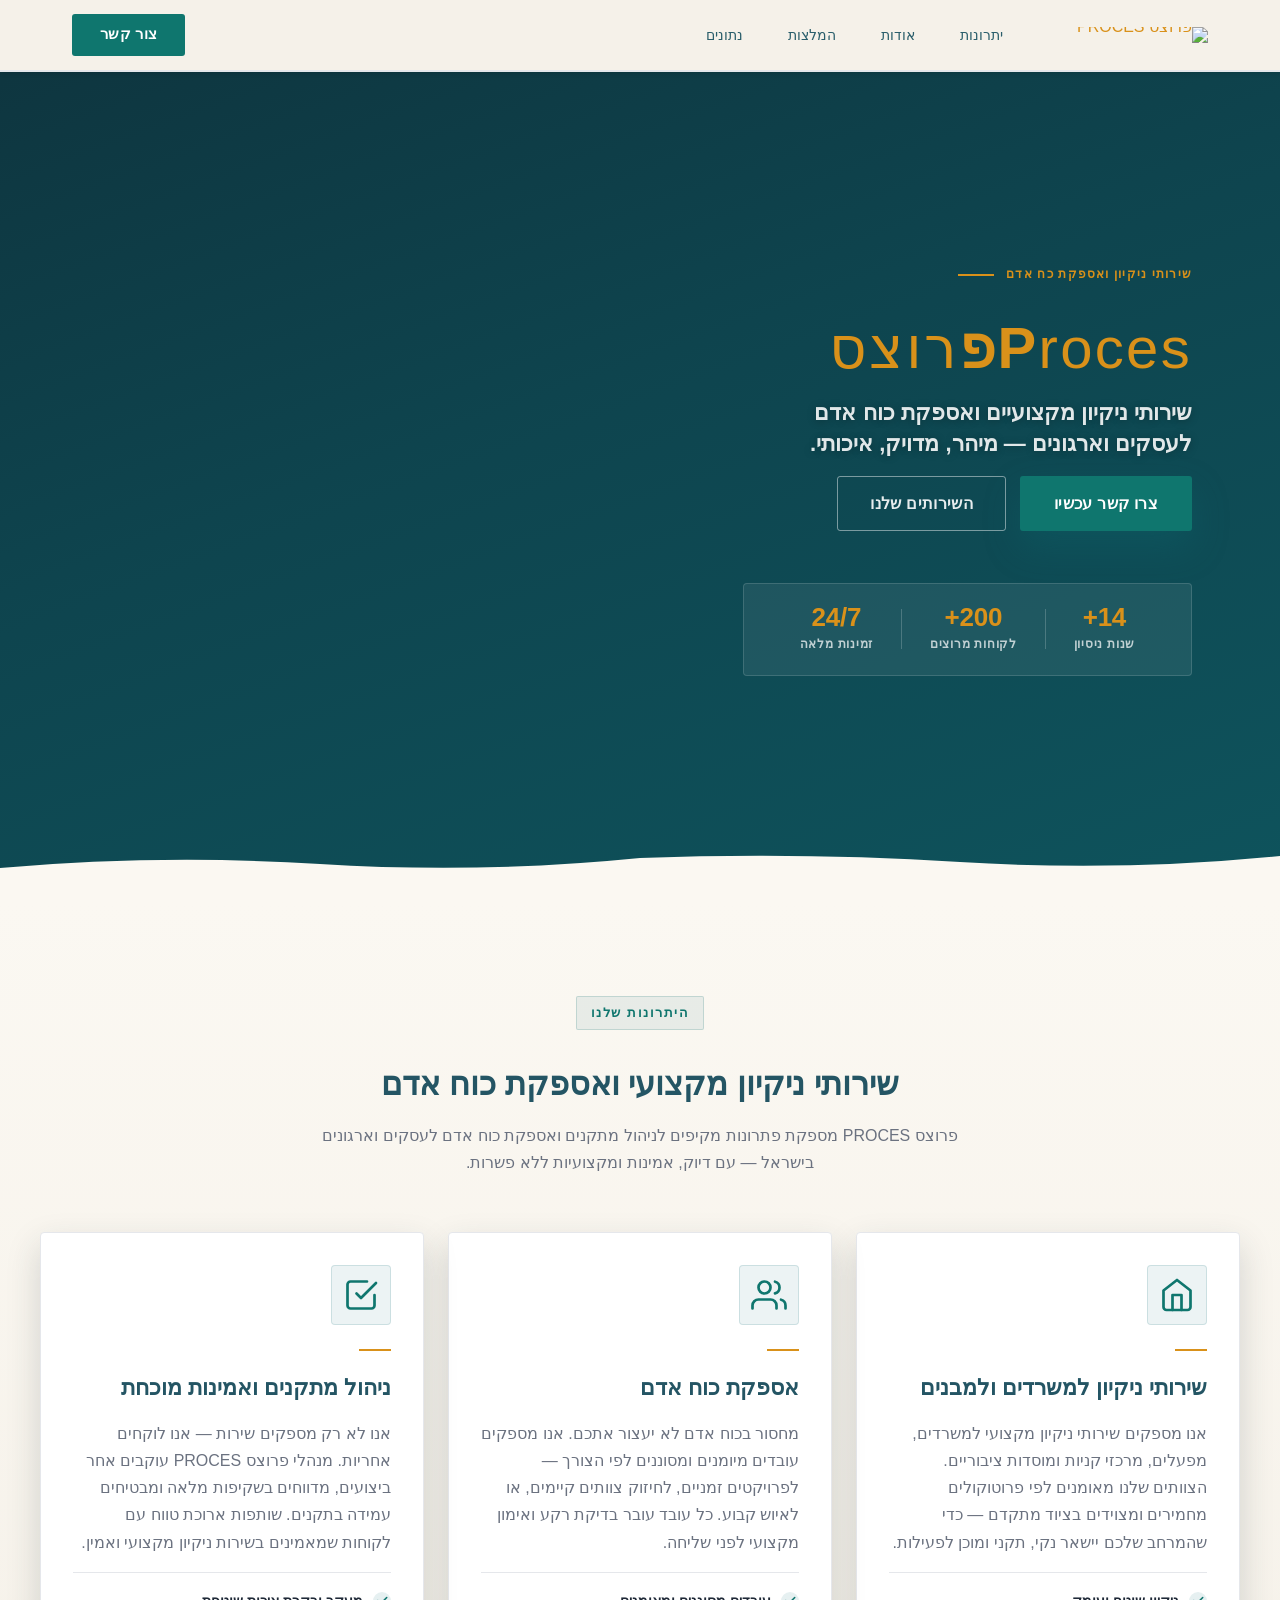
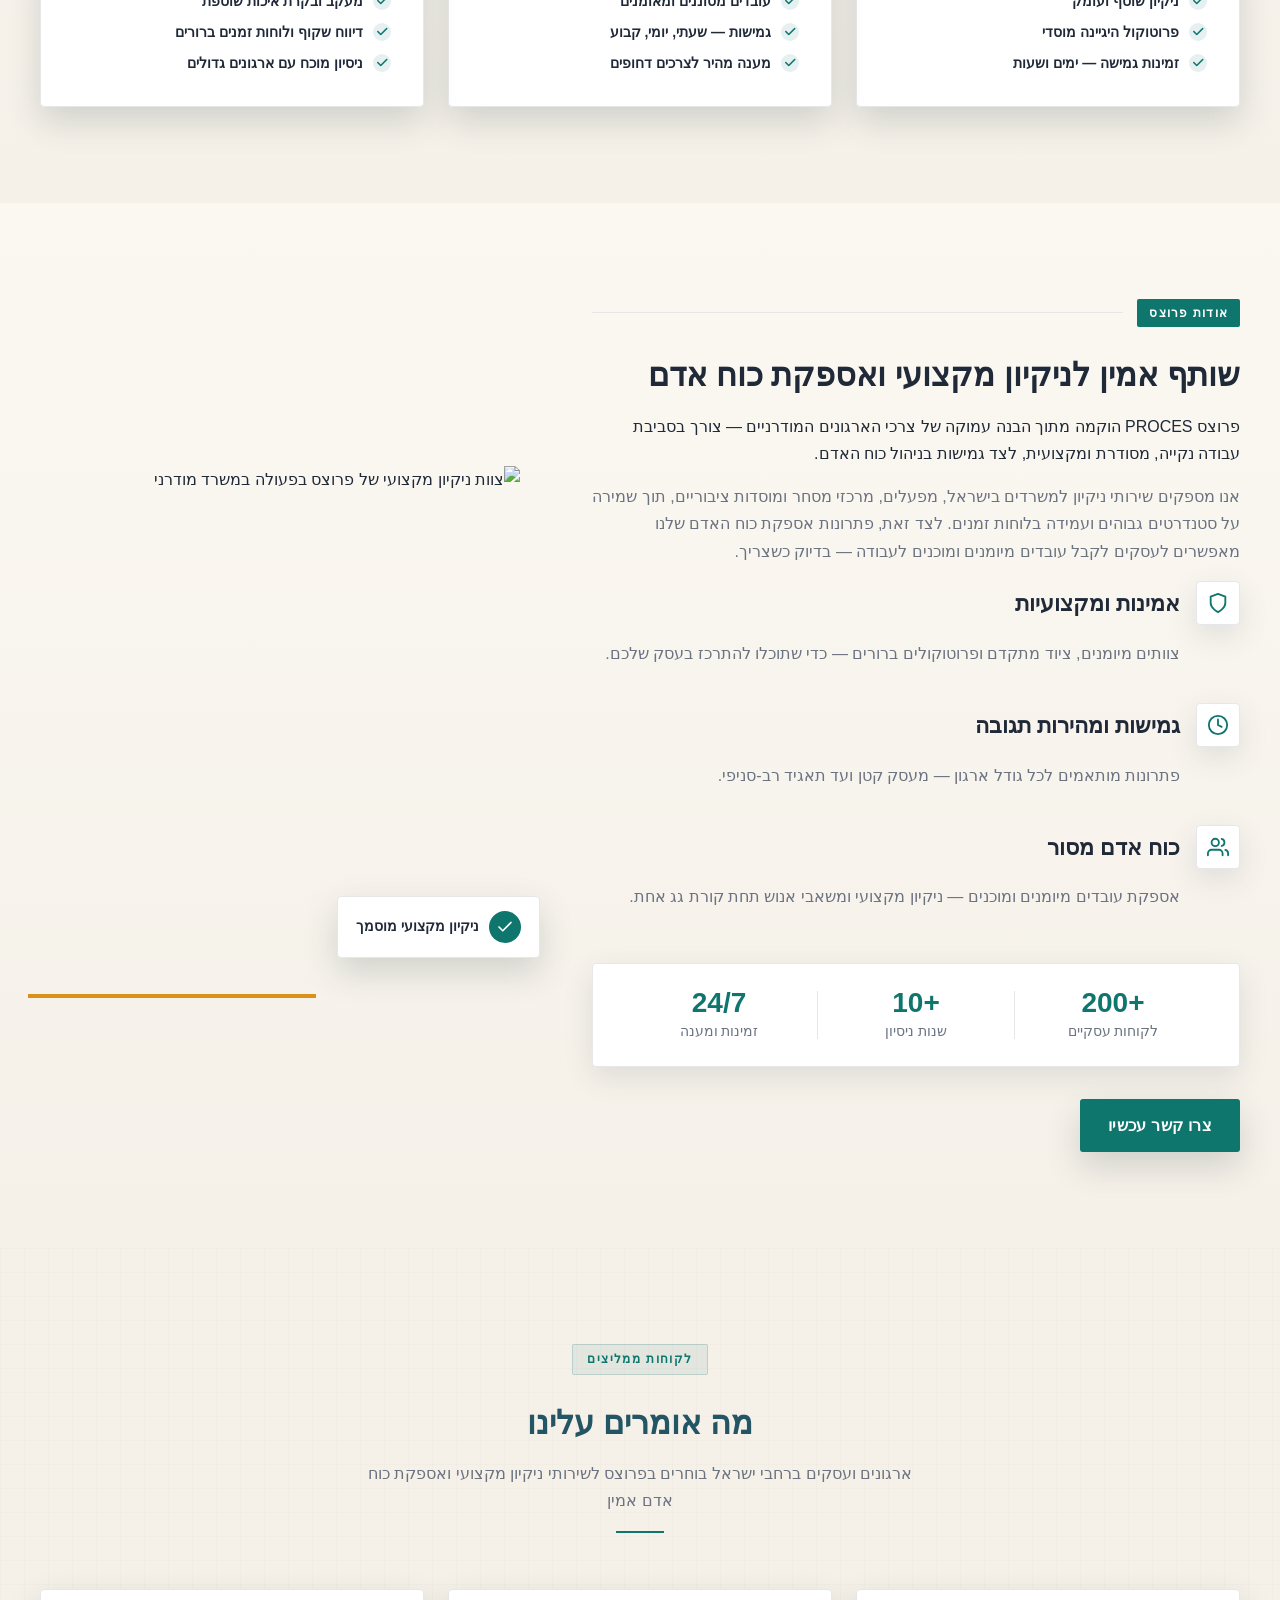
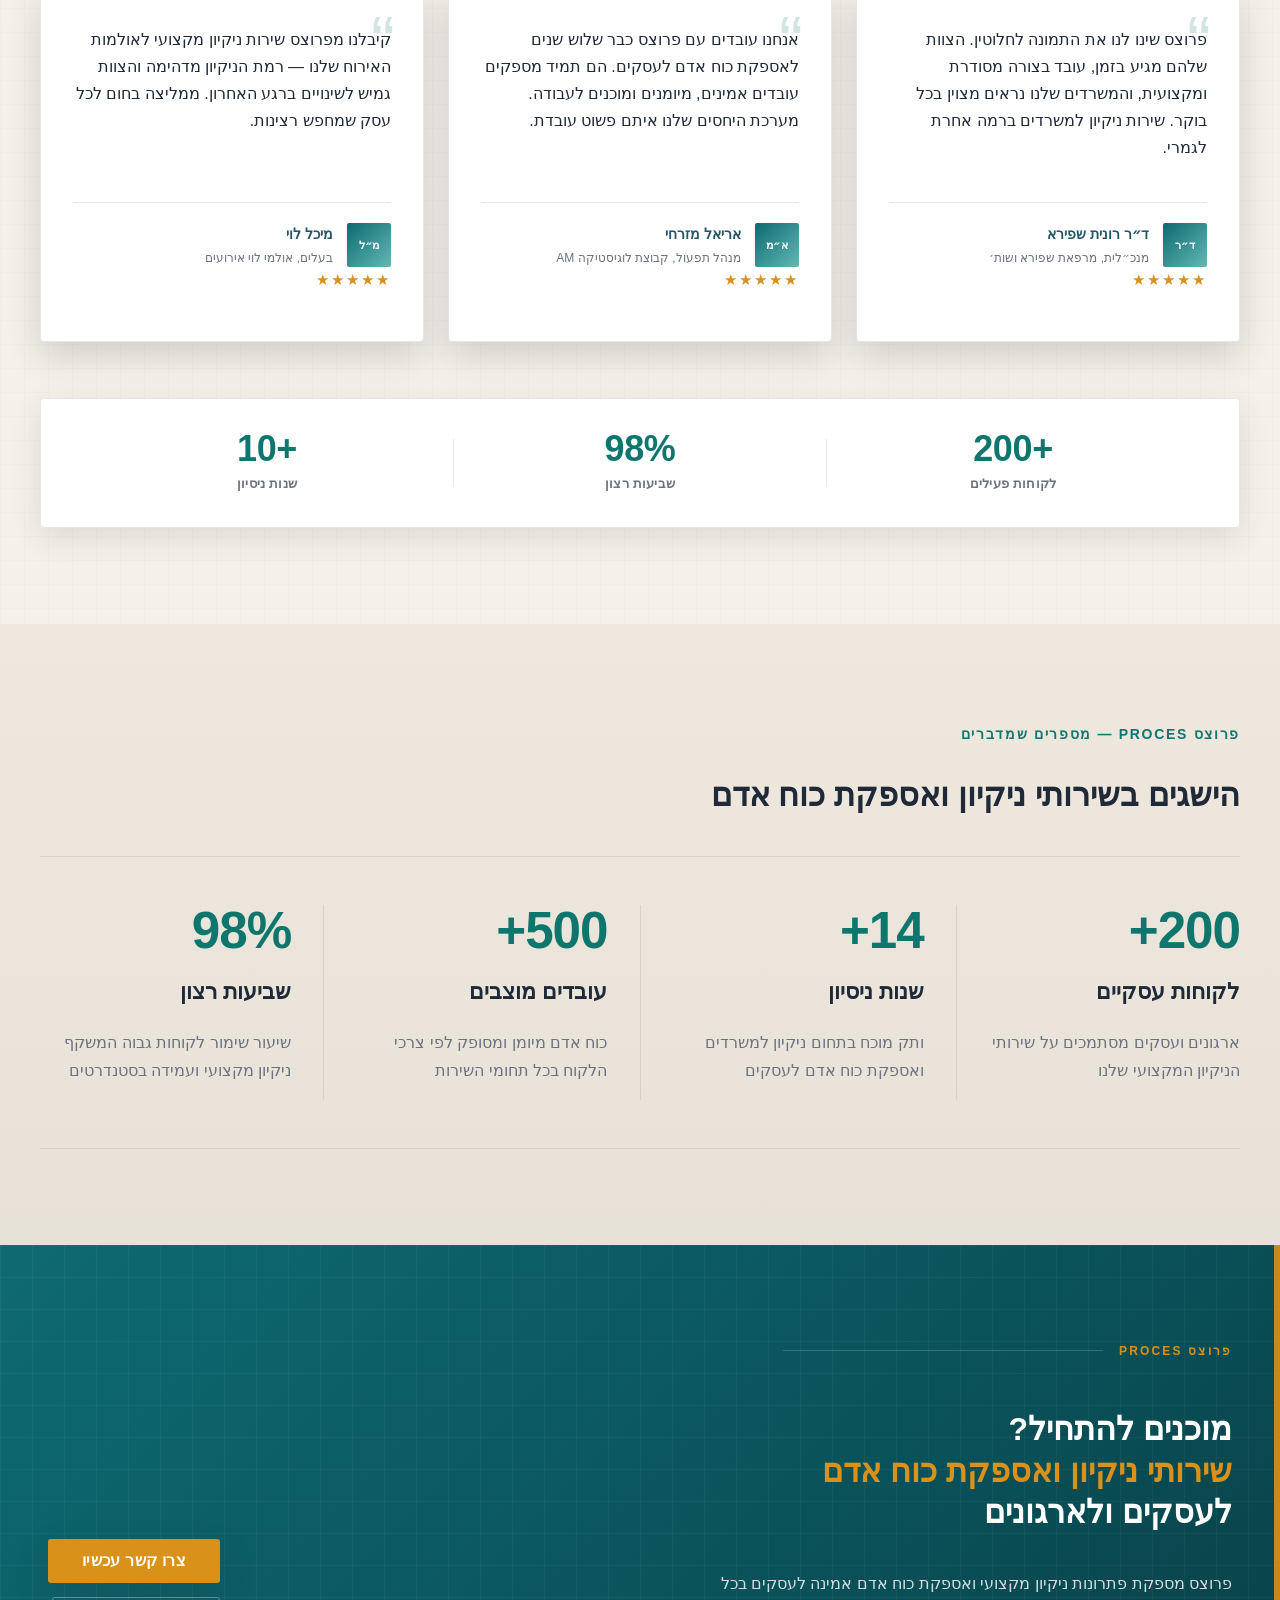
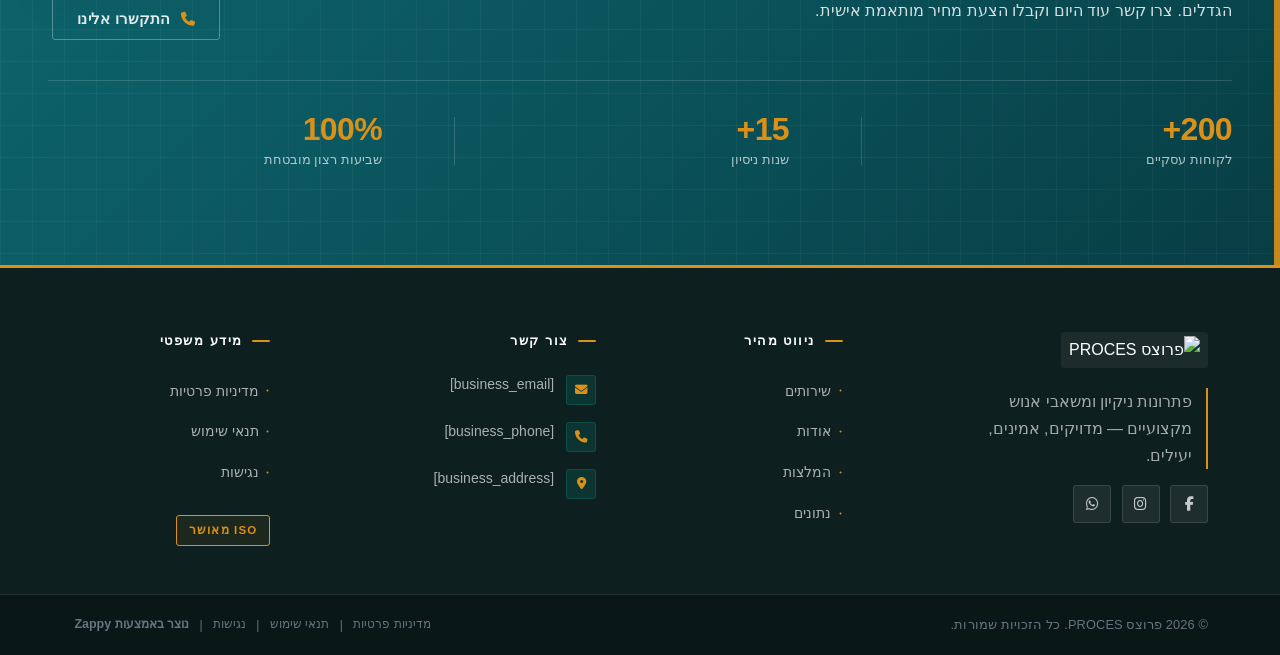
==== commit eee263e8: "Incremental sync: 1 page(s) — text_edit" ====
--- a/index.html
+++ b/index.html
@@ -872,11 +872,7 @@
           <div class="index-feature-accent-line"></div>
           <h3 class="index-feature-title">שירותי ניקיון למשרדים ולמבנים</h3>
           <p class="index-feature-desc">אנו מספקים שירותי ניקיון מקצועי למשרדים, מפעלים, מרכזי קניות ומוסדות ציבוריים. הצוותים שלנו מאומנים לפי פרוטוקולים מחמירים ומצוידים בציוד מתקדם — כדי שהמרחב שלכם יישאר נקי, תקני ומוכן לפעילות.</p>
-          <ul class="index-feature-list">
-            <li><i class="fas fa-check" aria-hidden="true" data-element-type="icon" data-element-id="icon-1776595328958-dmcmgp5nd" data-icon-type="fontawesome" style="pointer-events: auto; cursor: pointer;"></i><span>ניקיון שוטף ועומק</span></li>
-            <li><i class="fas fa-check" aria-hidden="true" data-element-type="icon" data-element-id="icon-1776595328958-0wnebsvia" data-icon-type="fontawesome" style="pointer-events: auto; cursor: pointer;"></i><span>פרוטוקולי היגיינה מוסדיים</span></li>
-            <li><i class="fas fa-check" aria-hidden="true" data-element-type="icon" data-element-id="icon-1776595328959-40iucxvvf" data-icon-type="fontawesome" style="pointer-events: auto; cursor: pointer;"></i><span>זמינות גמישה — ימים ושעות</span></li>
-          </ul>
+          <ul class="index-feature-list" style=""><li><i class="fas fa-check" aria-hidden="true" data-element-type="icon" data-element-id="icon-1776595328958-dmcmgp5nd" data-icon-type="fontawesome" style="pointer-events: auto; cursor: pointer;"></i><span>ניקיון שוטף ועומק</span></li><li><i class="fas fa-check" aria-hidden="true" data-element-type="icon" data-element-id="icon-1776595328958-0wnebsvia" data-icon-type="fontawesome" style="pointer-events: auto; cursor: pointer;"></i><span>פרוטוקול היגיינה מוסדי</span></li><li><i class="fas fa-check" aria-hidden="true" data-element-type="icon" data-element-id="icon-1776595328959-40iucxvvf" data-icon-type="fontawesome" style="pointer-events: auto; cursor: pointer;"></i><span>זמינות גמישה — ימים ושעות</span></li></ul>
         </div>
       </article>
       <article class="index-feature-card" data-grid-item-index="1">
@@ -1094,36 +1090,36 @@
 <section id="stats" class="index-stats-section" data-layout-spec="בית-stats" dir="rtl">
   <div class="index-stats-container">
     <div class="index-stats-header">
-      <span class="index-stats-label">פרוצס PROCES — מספרים שמדברים</span>
-      <h2 class="index-stats-title">הישגים בשירותי ניקיון ואספקת כוח אדם</h2>
+      <p class="zappy-editable"><span class="index-stats-label">פרוצס PROCES — מספרים שמדברים</span>
+      </p><h2 class="index-stats-title">הישגים בשירותי ניקיון ואספקת כוח אדם</h2>
     </div>
     <div class="index-stats-divider-line"></div>
-    <div class="index-stats-grid">
-      <article class="index-stat-item">
-        <div class="index-stat-number"><span class="index-stat-value">500+</span></div>
+    <div class="index-stats-grid" data-original-item-width="283" data-original-gap="0px" data-original-justify-content="normal" style="--zappy-item-width: 283px; --zappy-justify-content: normal; gap: 0px;">
+      <article class="index-stat-item" data-grid-item-index="0">
+        <div class="index-stat-number"><span class="index-stat-value" style="">200+</span></div>
         <div class="index-stat-content">
           <h3 class="index-stat-label-title">לקוחות עסקיים</h3>
           <p class="index-stat-desc">ארגונים ועסקים מסתמכים על שירותי הניקיון המקצועי שלנו</p>
         </div>
       </article>
       <div class="index-stat-separator" aria-hidden="true"></div>
-      <article class="index-stat-item">
-        <div class="index-stat-number"><span class="index-stat-value">15+</span></div>
+      <article class="index-stat-item" data-grid-item-index="2">
+        <div class="index-stat-number"><span class="index-stat-value" style="">14+</span></div>
         <div class="index-stat-content">
           <h3 class="index-stat-label-title">שנות ניסיון</h3>
           <p class="index-stat-desc">ותק מוכח בתחום ניקיון למשרדים ואספקת כוח אדם לעסקים</p>
         </div>
       </article>
       <div class="index-stat-separator" aria-hidden="true"></div>
-      <article class="index-stat-item">
-        <div class="index-stat-number"><span class="index-stat-value">1,200+</span></div>
+      <article class="index-stat-item" data-grid-item-index="4">
+        <div class="index-stat-number"><span class="index-stat-value" style="">500+</span></div>
         <div class="index-stat-content">
           <h3 class="index-stat-label-title">עובדים מוצבים</h3>
           <p class="index-stat-desc">כוח אדם מיומן ומסופק לפי צרכי הלקוח בכל תחומי השירות</p>
         </div>
       </article>
       <div class="index-stat-separator" aria-hidden="true"></div>
-      <article class="index-stat-item">
+      <article class="index-stat-item" data-grid-item-index="6">
         <div class="index-stat-number"><span class="index-stat-value">98%</span></div>
         <div class="index-stat-content">
           <h3 class="index-stat-label-title">שביעות רצון</h3>
@@ -1151,8 +1147,8 @@
         <p class="index-cta-sub">פרוצס מספקת פתרונות ניקיון מקצועי ואספקת כוח אדם אמינה לעסקים בכל הגדלים. צרו קשר עוד היום וקבלו הצעת מחיר מותאמת אישית.</p>
       </div>
       <div class="index-cta-actions">
-        <a href="#contact" class="btn-primary index-cta-btn-primary">צרו קשר עכשיו</a>
-        <a href="tel:[business_phone]" class="index-cta-btn-ghost">
+        <a href="#contact" class="btn-primary index-cta-btn-primary" data-element-type="button" data-element-id="btn-1776595328947-ia7k47buf" data-native-element="true">צרו קשר עכשיו</a>
+        <a href="tel:[business_phone]" class="index-cta-btn-ghost" data-element-type="button" data-element-id="btn-1776595328947-ckzkj0lnt" data-native-element="true">
           <i class="fa fa-phone" aria-hidden="true"></i>
           <span>התקשרו אלינו</span>
         </a>
@@ -1160,7 +1156,7 @@
     </div>
     <div class="index-cta-stats-row">
       <div class="index-cta-stat">
-        <span class="index-cta-stat-number">500+</span>
+        <span class="index-cta-stat-number" style="">200+</span>
         <span class="index-cta-stat-label">לקוחות עסקיים</span>
       </div>
       <div class="index-cta-stat-divider" aria-hidden="true"></div>
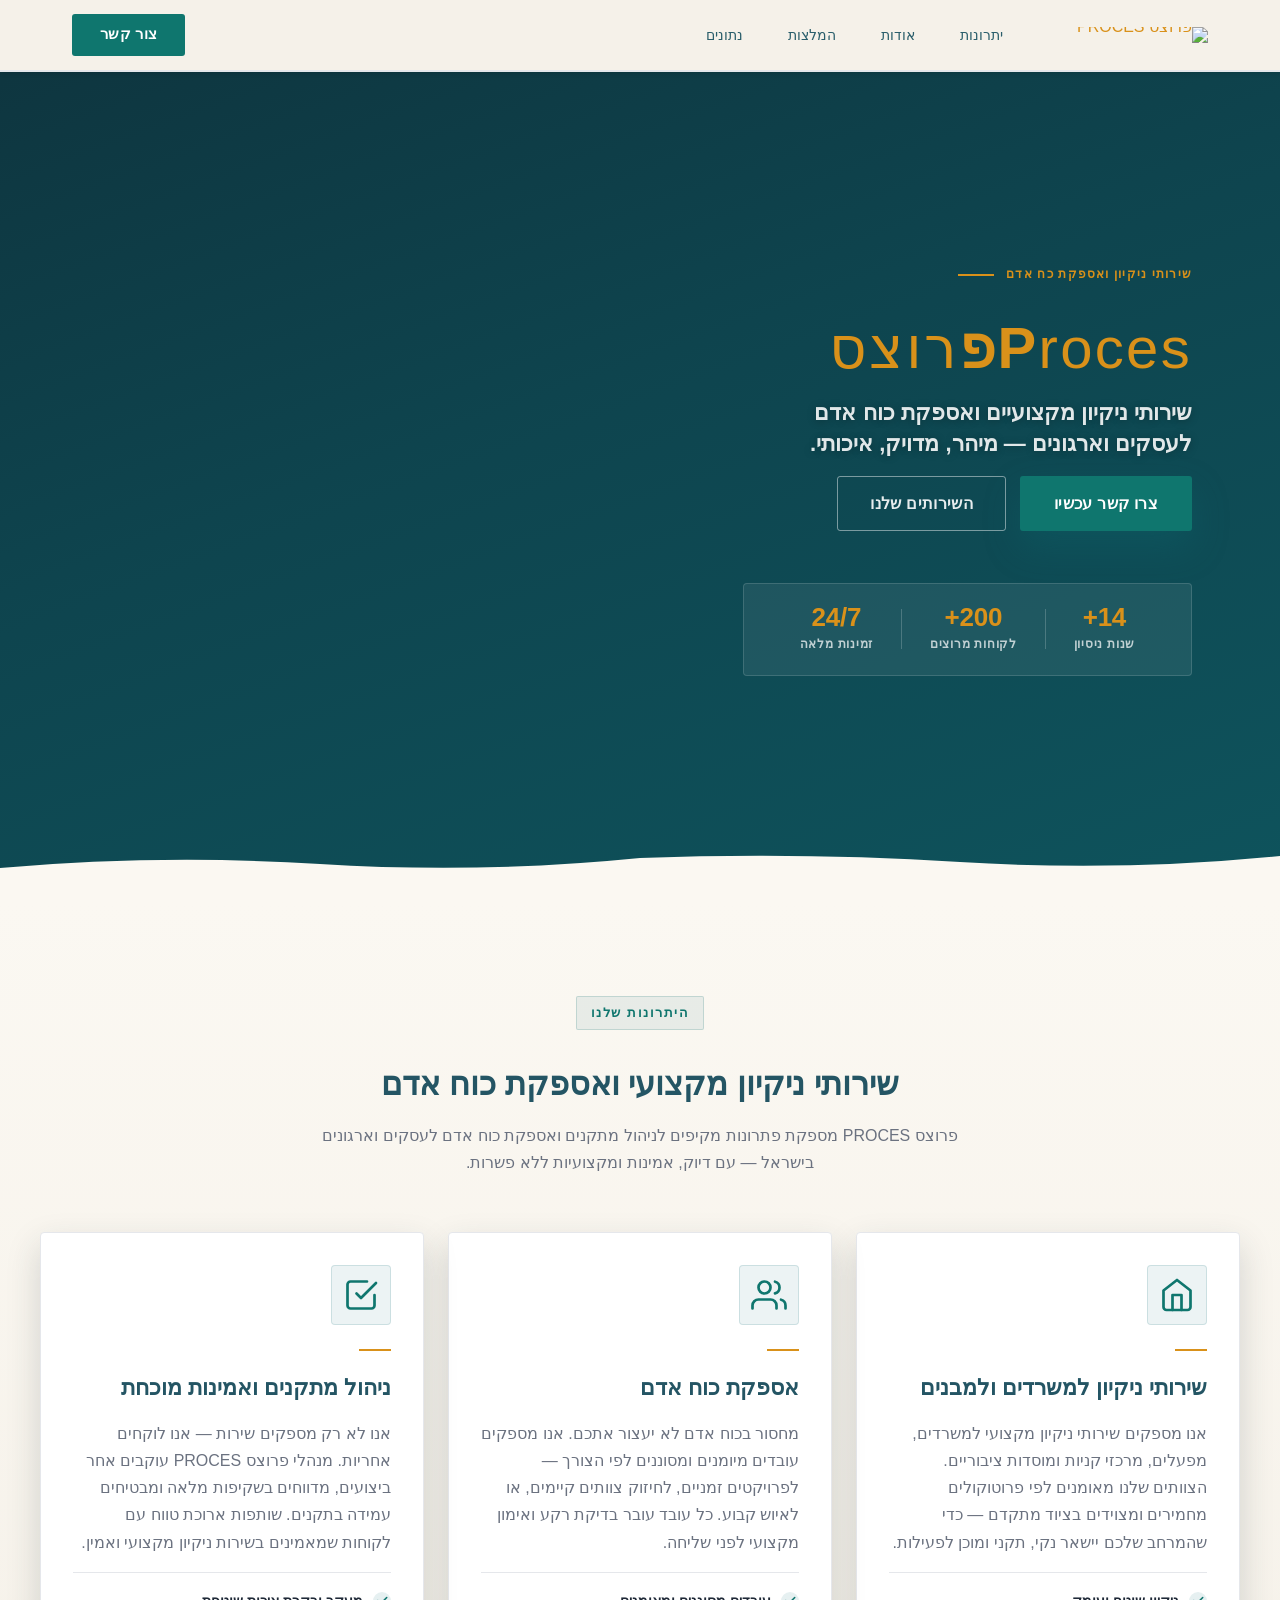
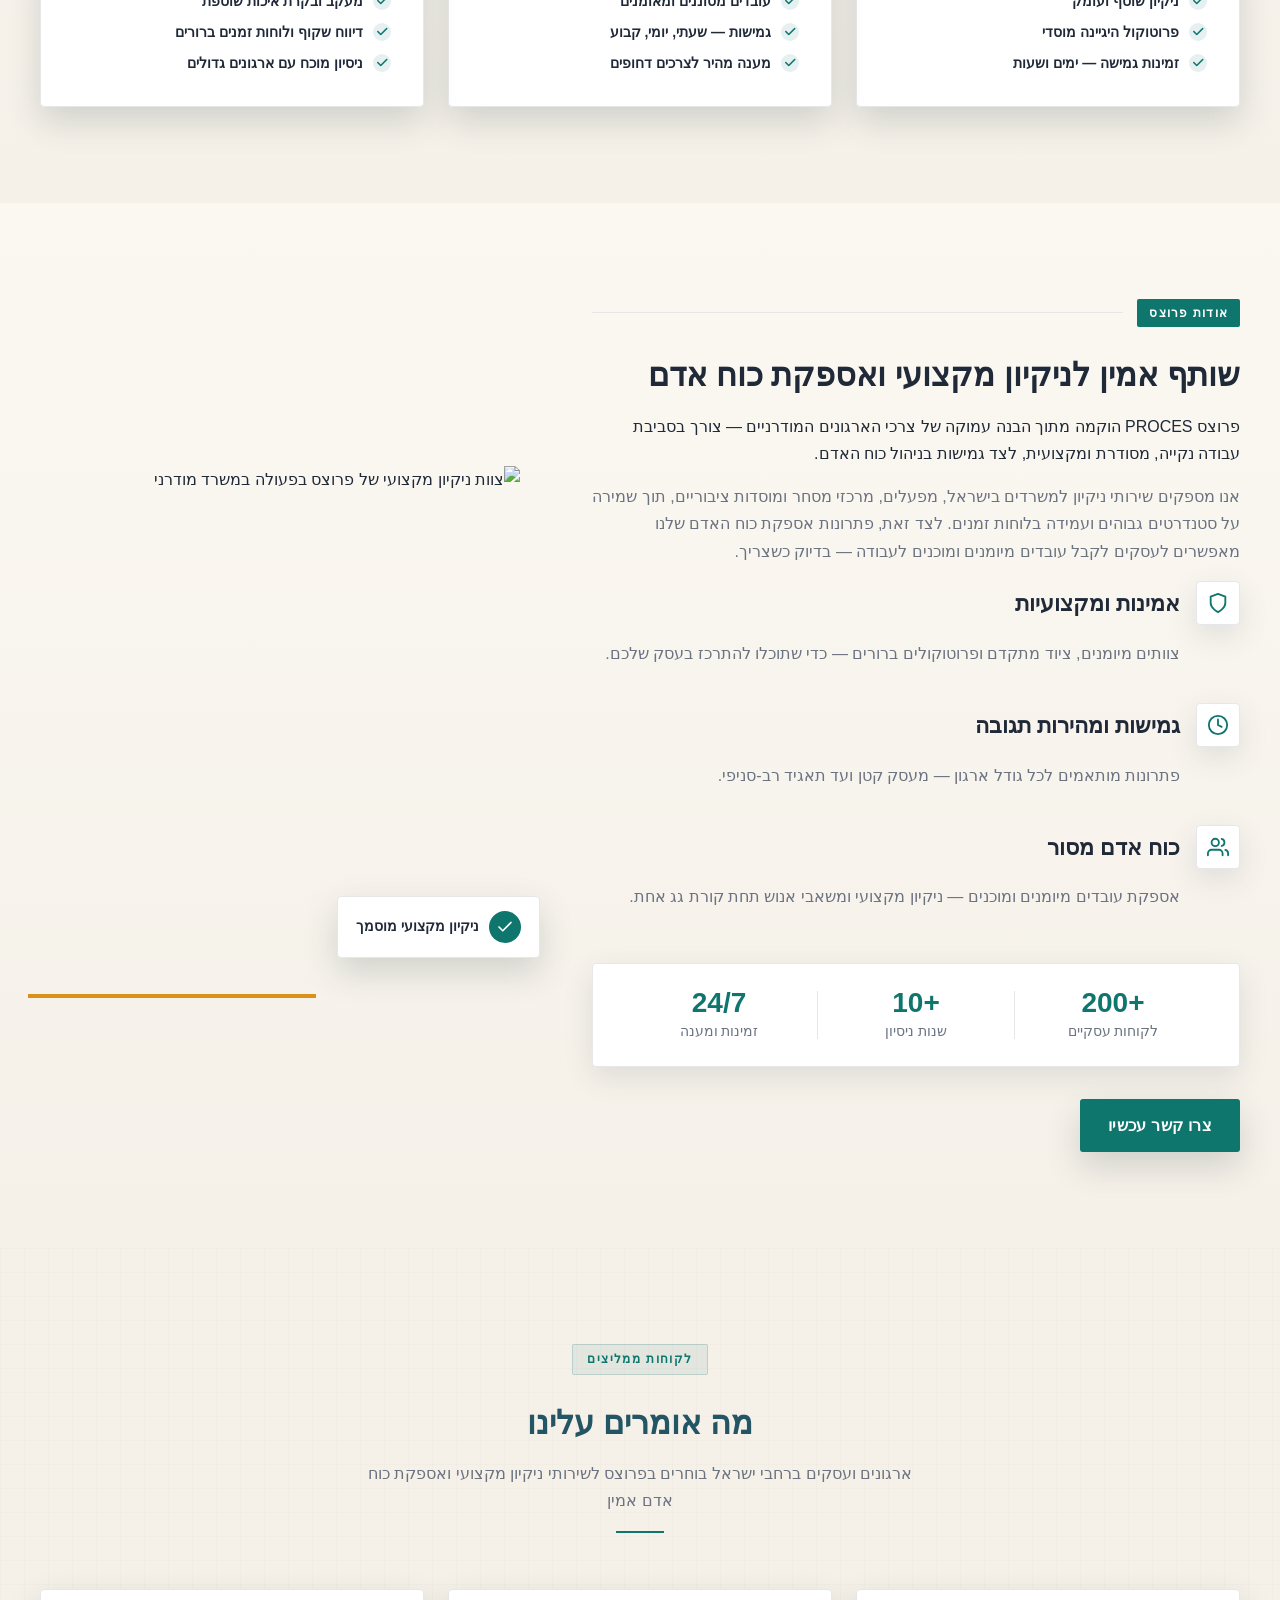
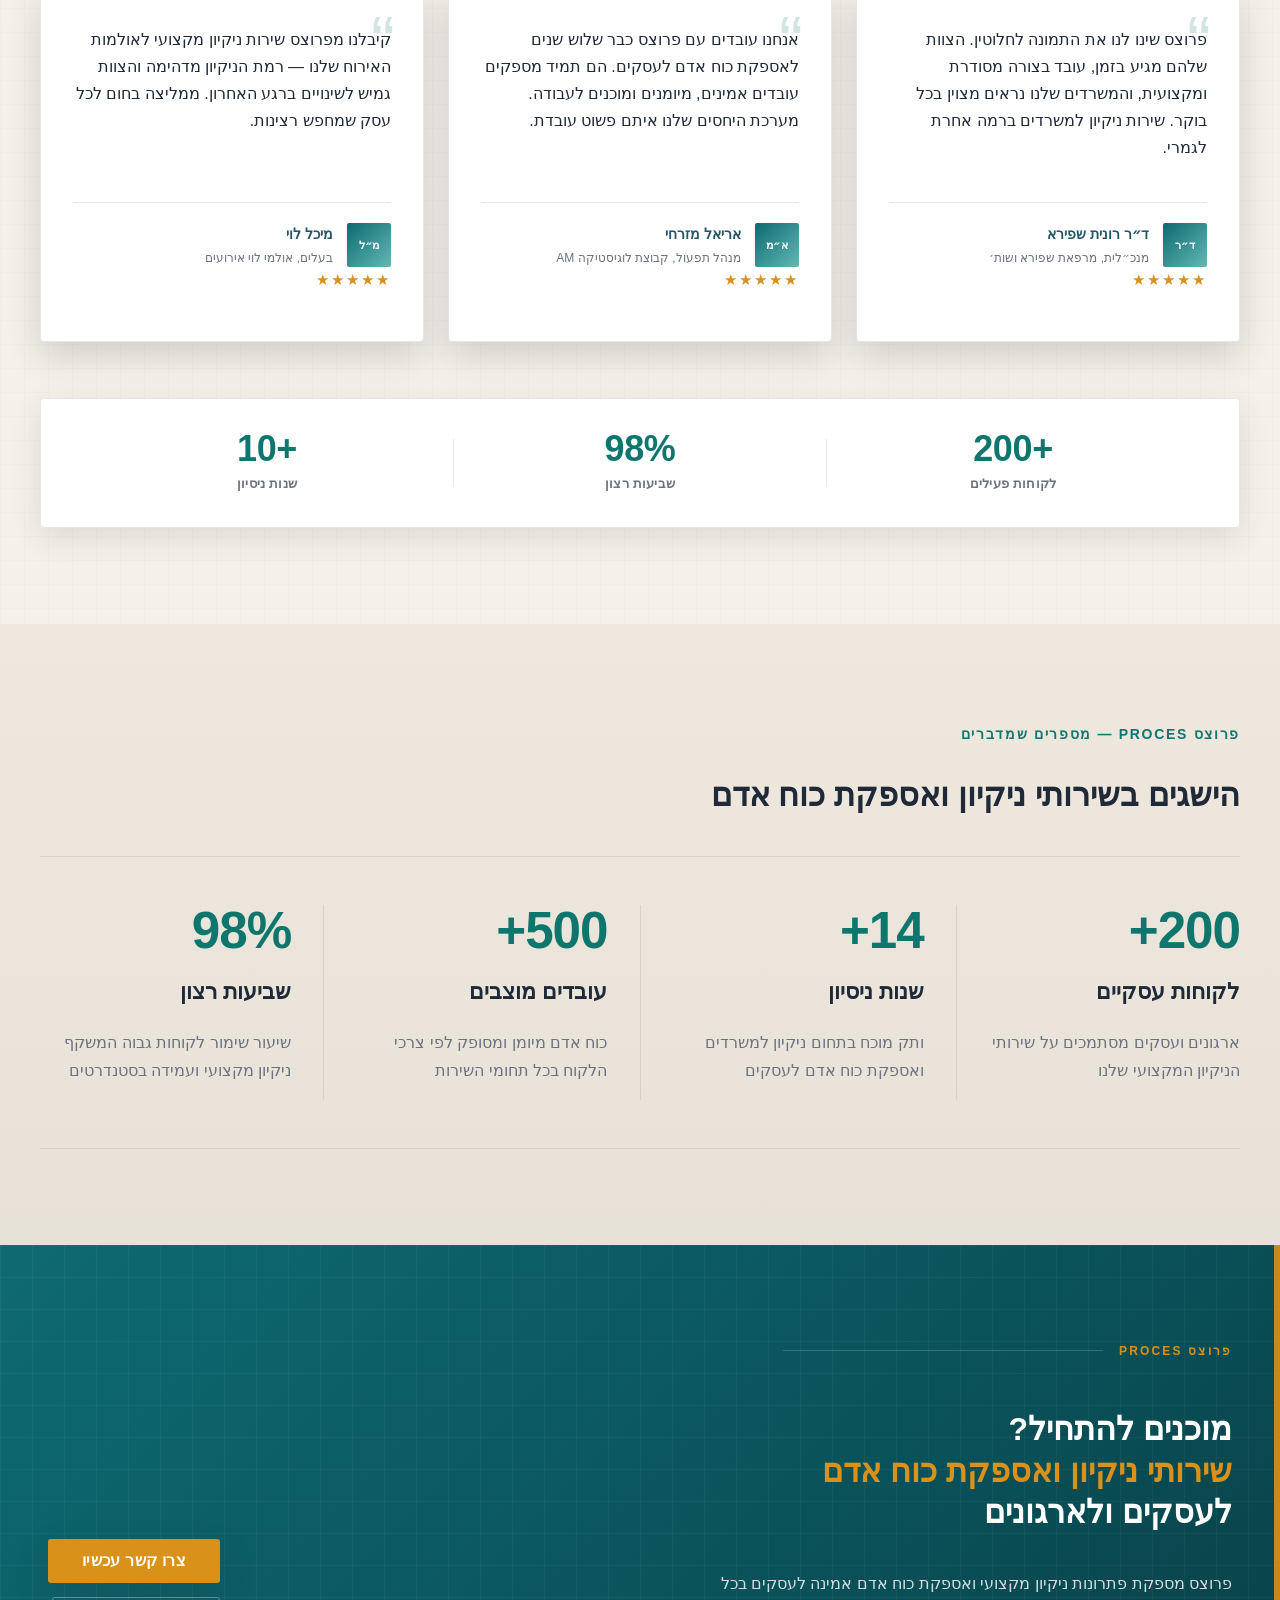
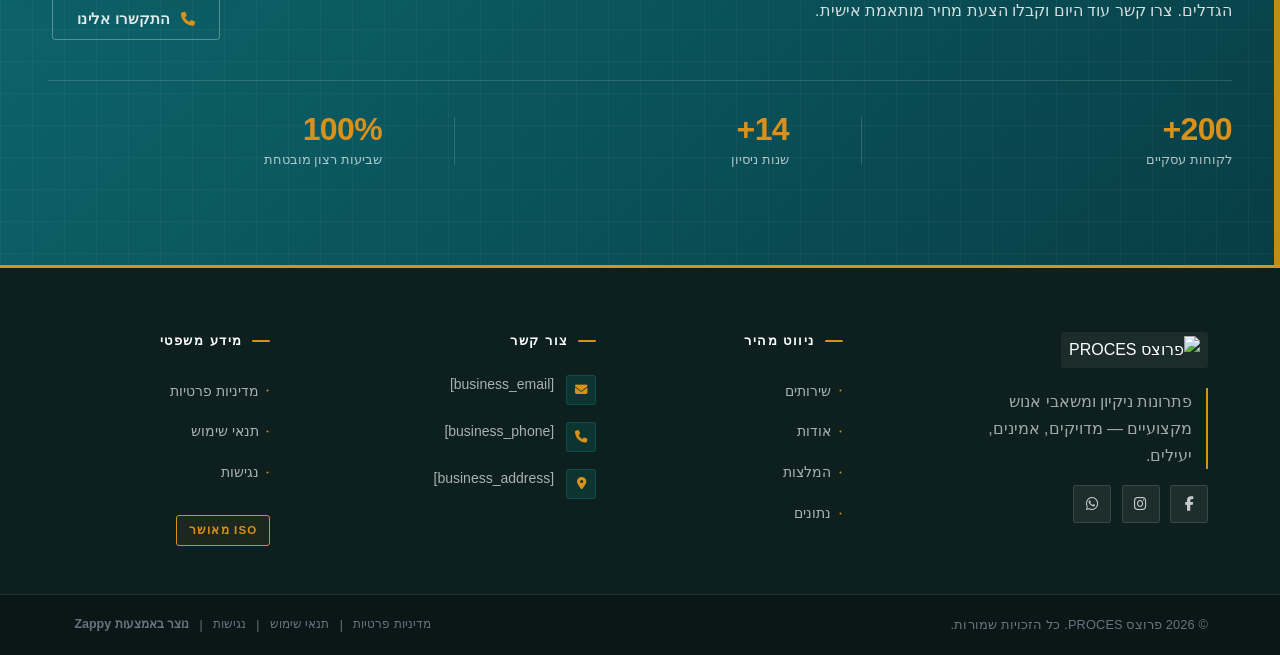
==== commit 0286548c: "Incremental sync: 1 page(s) — text_edit, update_text" ====
--- a/index.html
+++ b/index.html
@@ -1161,7 +1161,7 @@
       </div>
       <div class="index-cta-stat-divider" aria-hidden="true"></div>
       <div class="index-cta-stat">
-        <span class="index-cta-stat-number">15+</span>
+        <span class="index-cta-stat-number" style="">14+</span>
         <span class="index-cta-stat-label">שנות ניסיון</span>
       </div>
       <div class="index-cta-stat-divider" aria-hidden="true"></div>
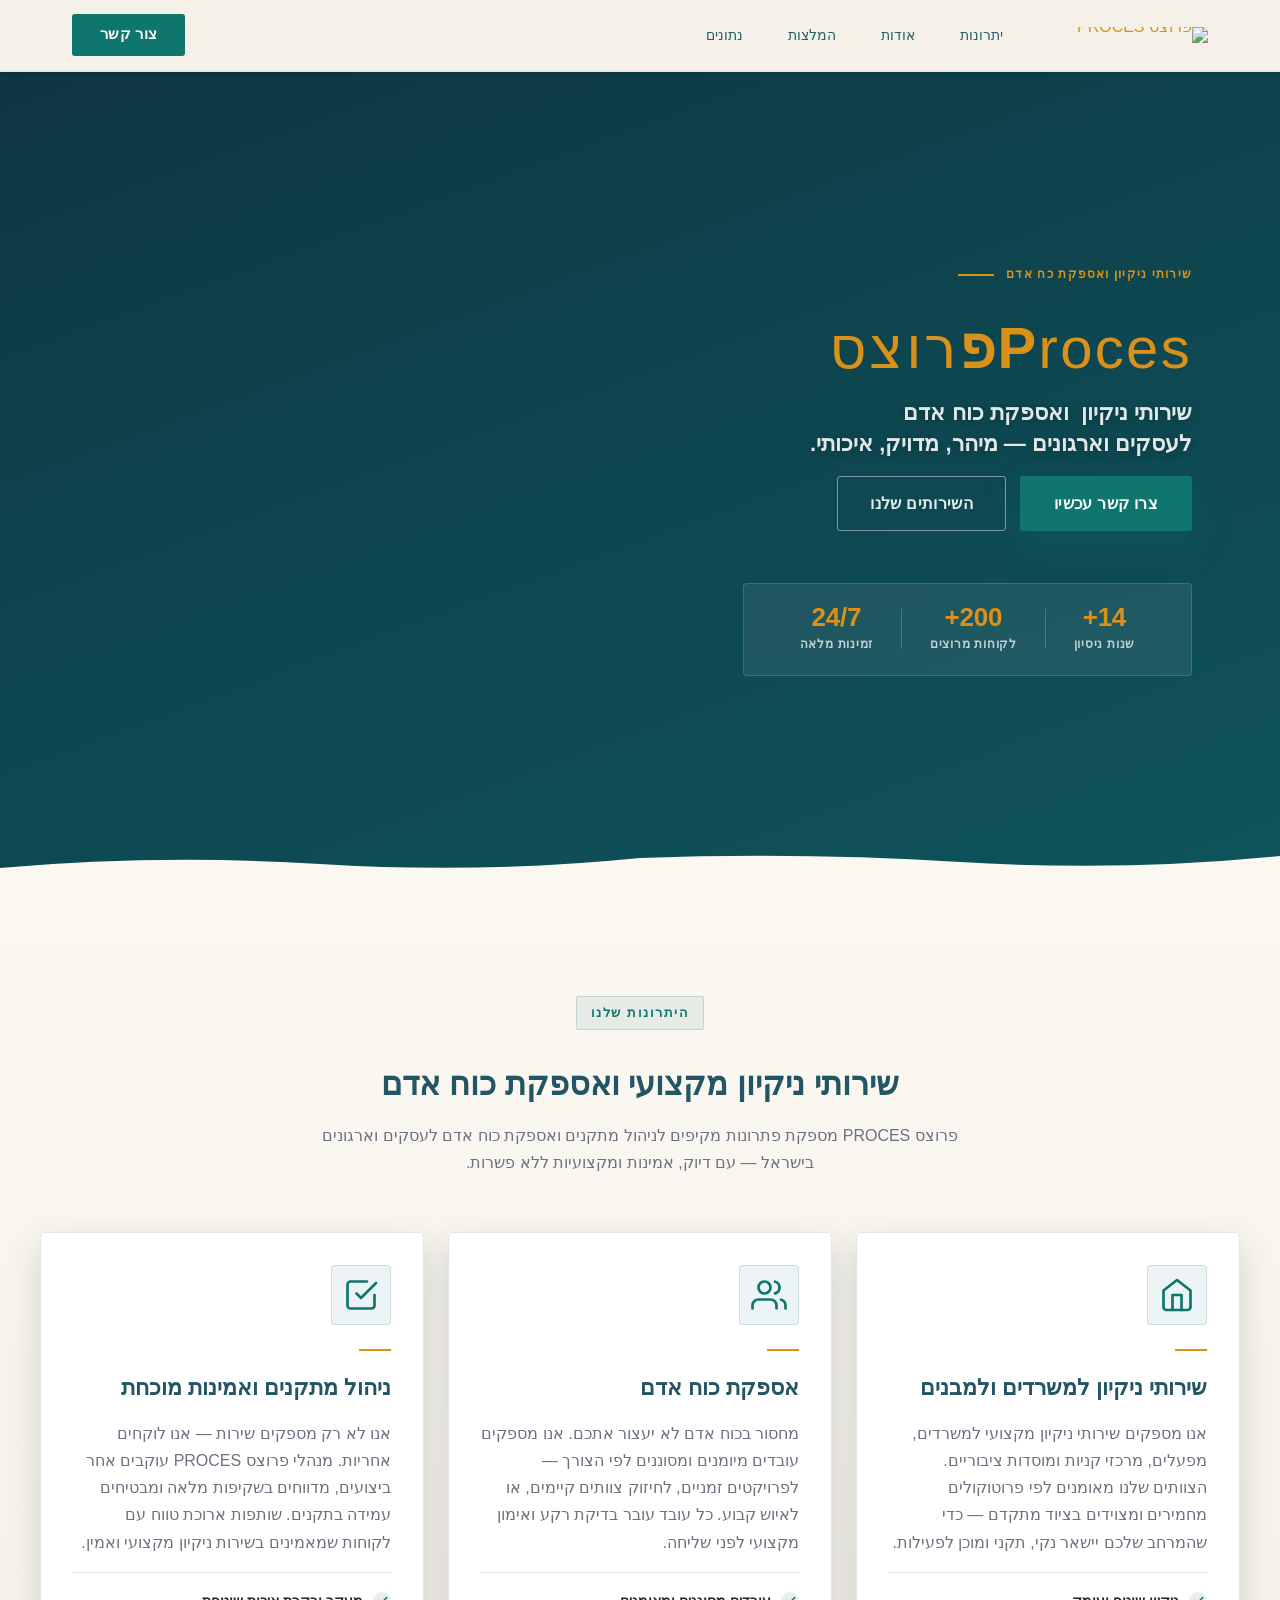
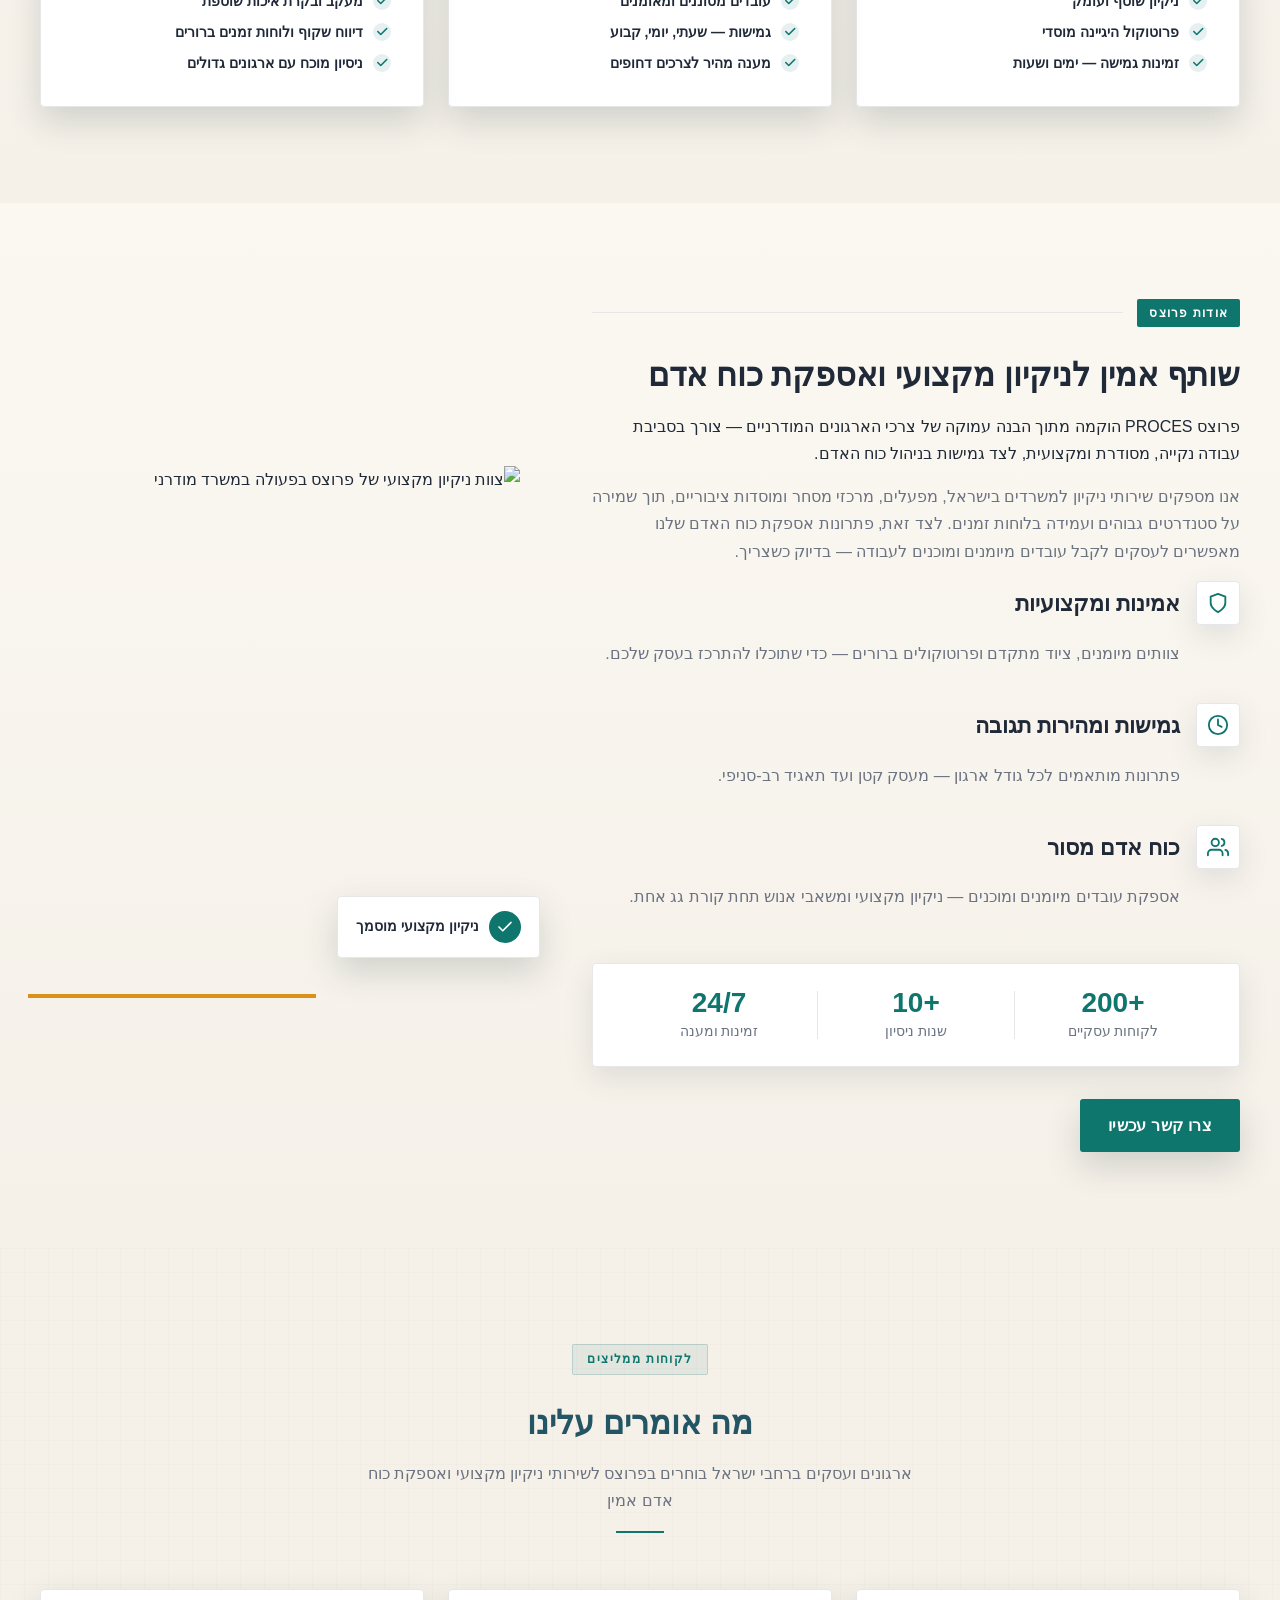
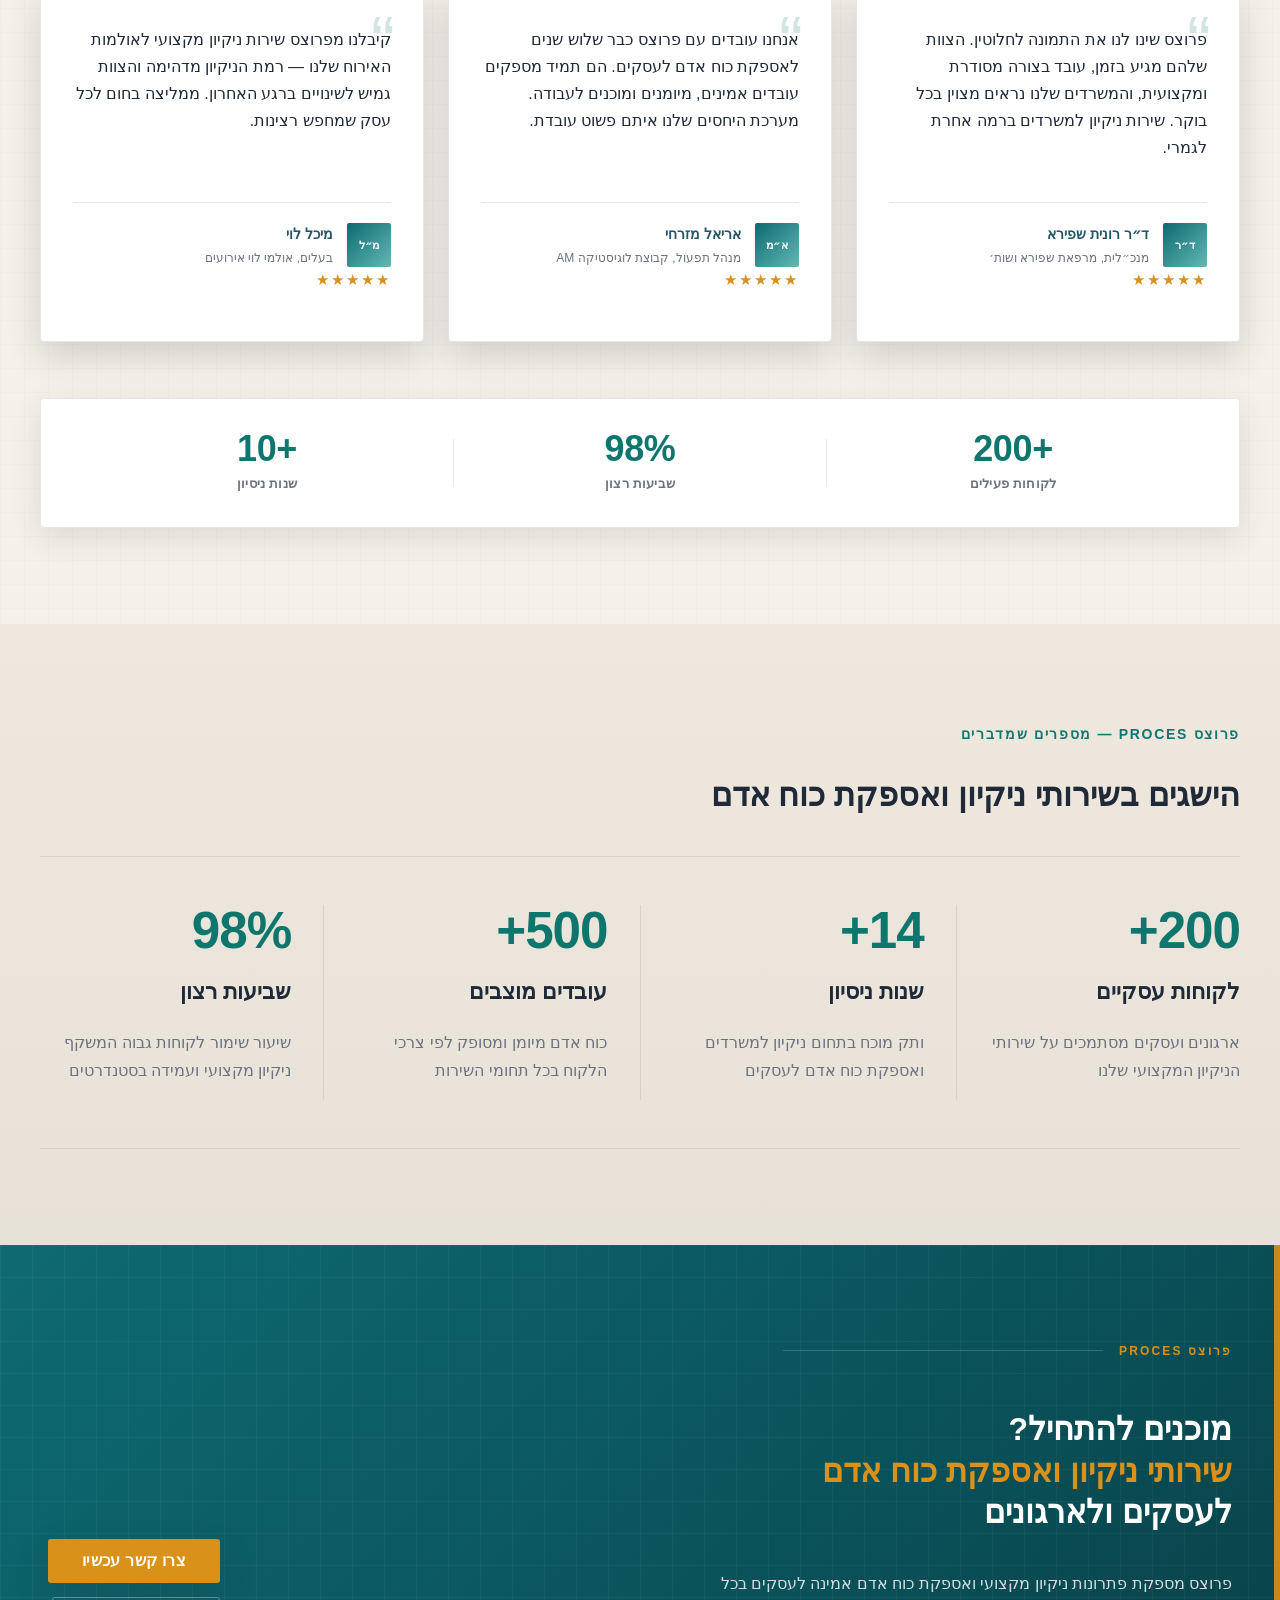
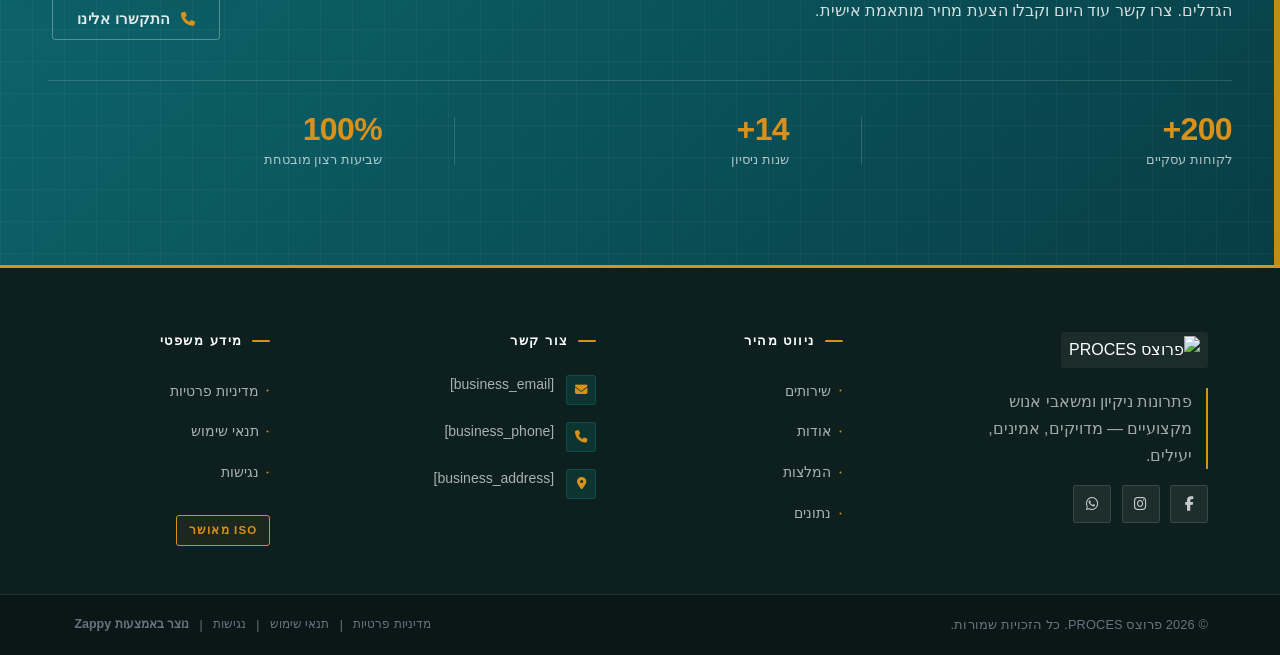
==== commit 52f286c1: "Incremental sync: 1 page(s) — update_text" ====
--- a/index.html
+++ b/index.html
@@ -816,7 +816,7 @@
       <h1 class="index-hero-h1" style=""></h1><h1 style=""><span class="index-hero-h1-en">P<span style="font-weight: normal;">roces</span>פ<span style="font-weight: normal;">רוצס</span></span></h1>
 
       <!-- Subheadline -->
-      <h3 class="index-hero-sub" style="">שירותי ניקיון מקצועיים ואספקת כוח אדם<br class="index-hero-br"> לעסקים וארגונים — מיהר, מדויק, איכותי.</h3>
+      <h3 class="index-hero-sub" style="">שירותי ניקיון&nbsp; ואספקת כוח אדם<br class="index-hero-br"> לעסקים וארגונים — מיהר, מדויק, איכותי.</h3>
 
       <!-- CTA Buttons -->
       <div class="index-hero-ctas" style="">
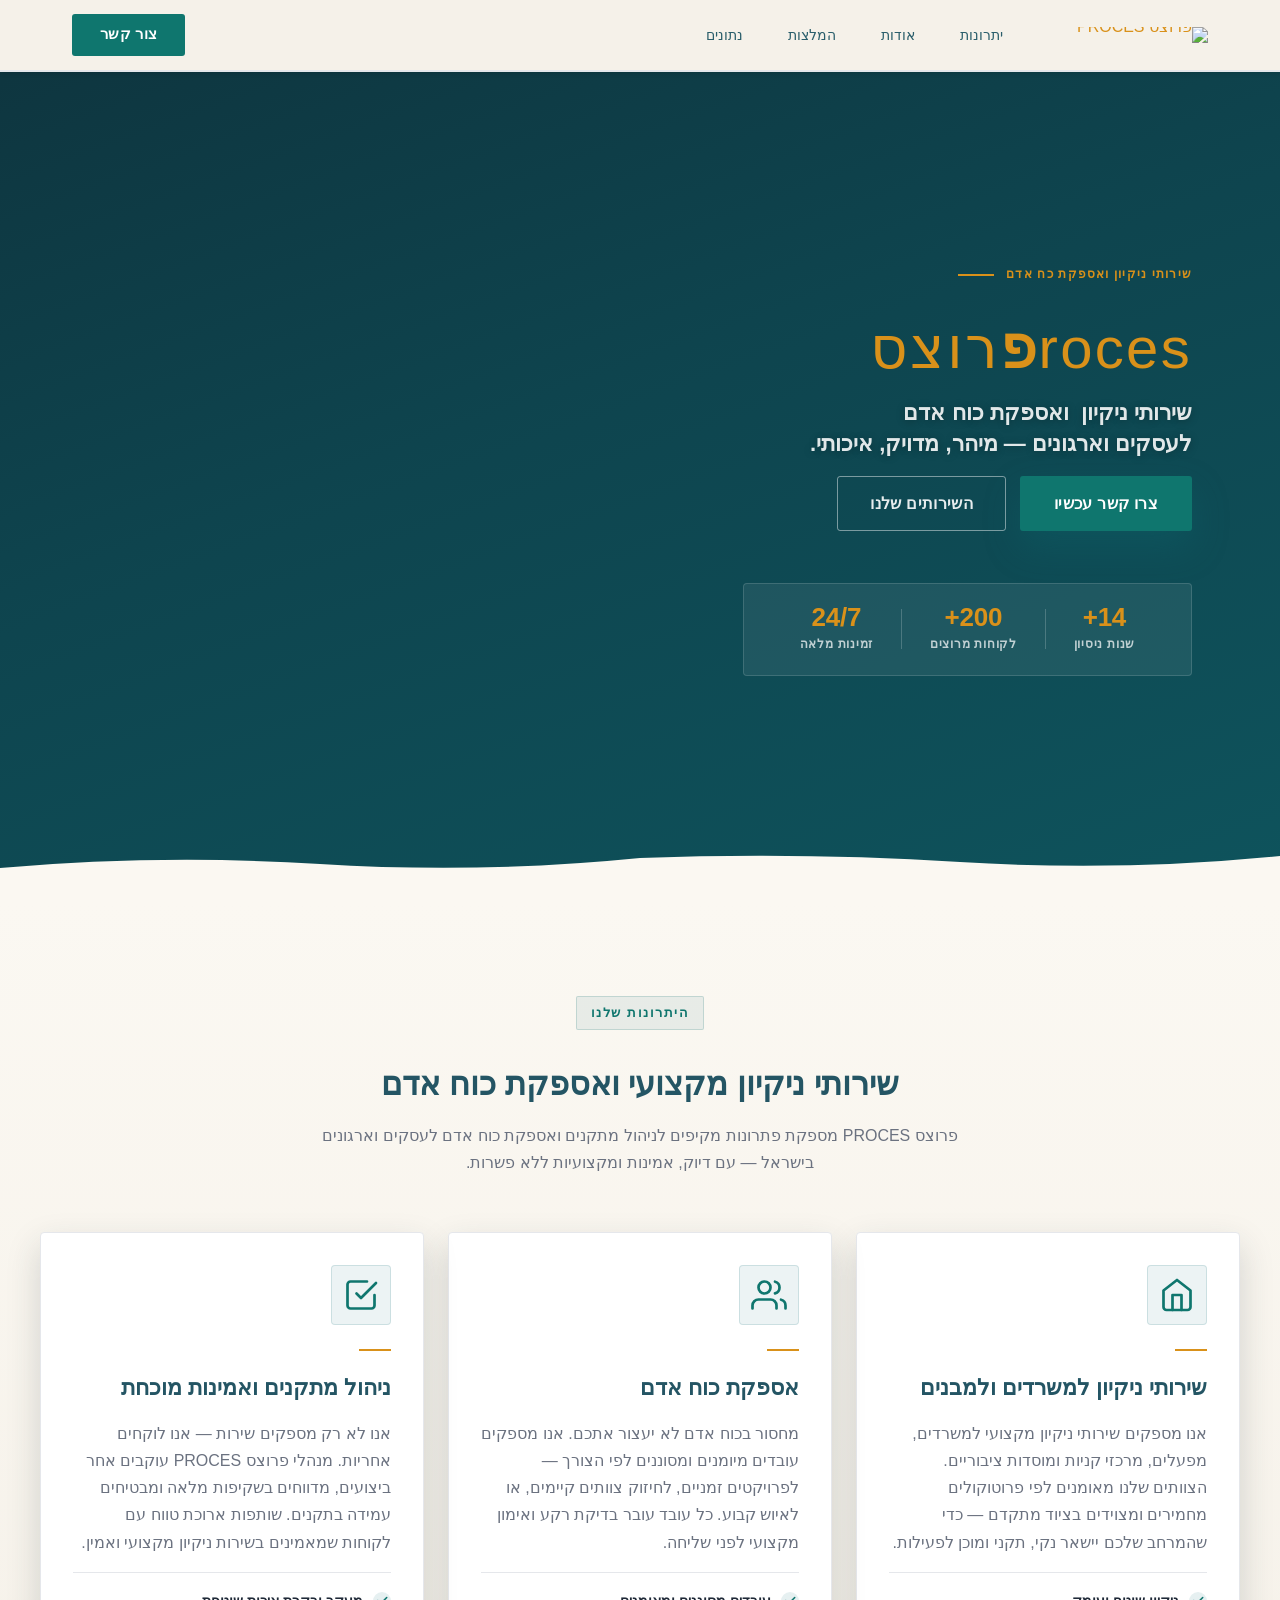
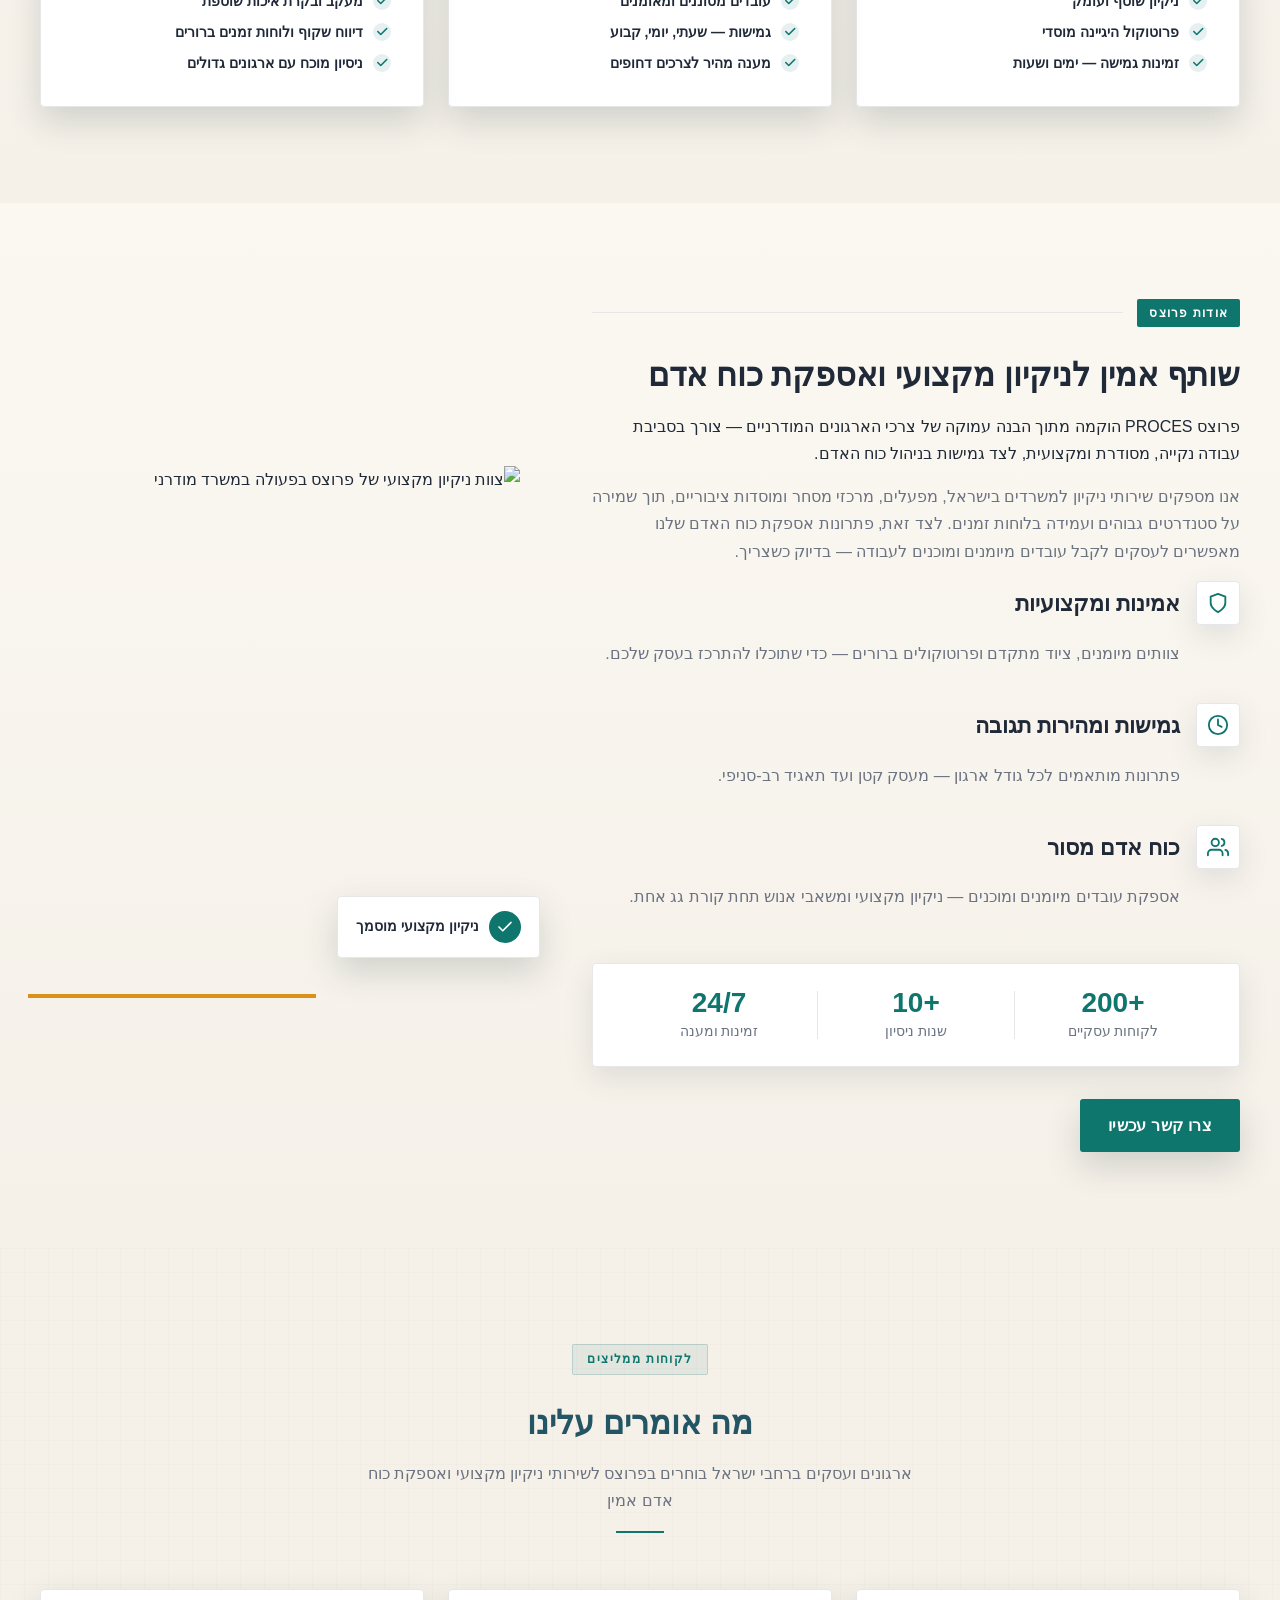
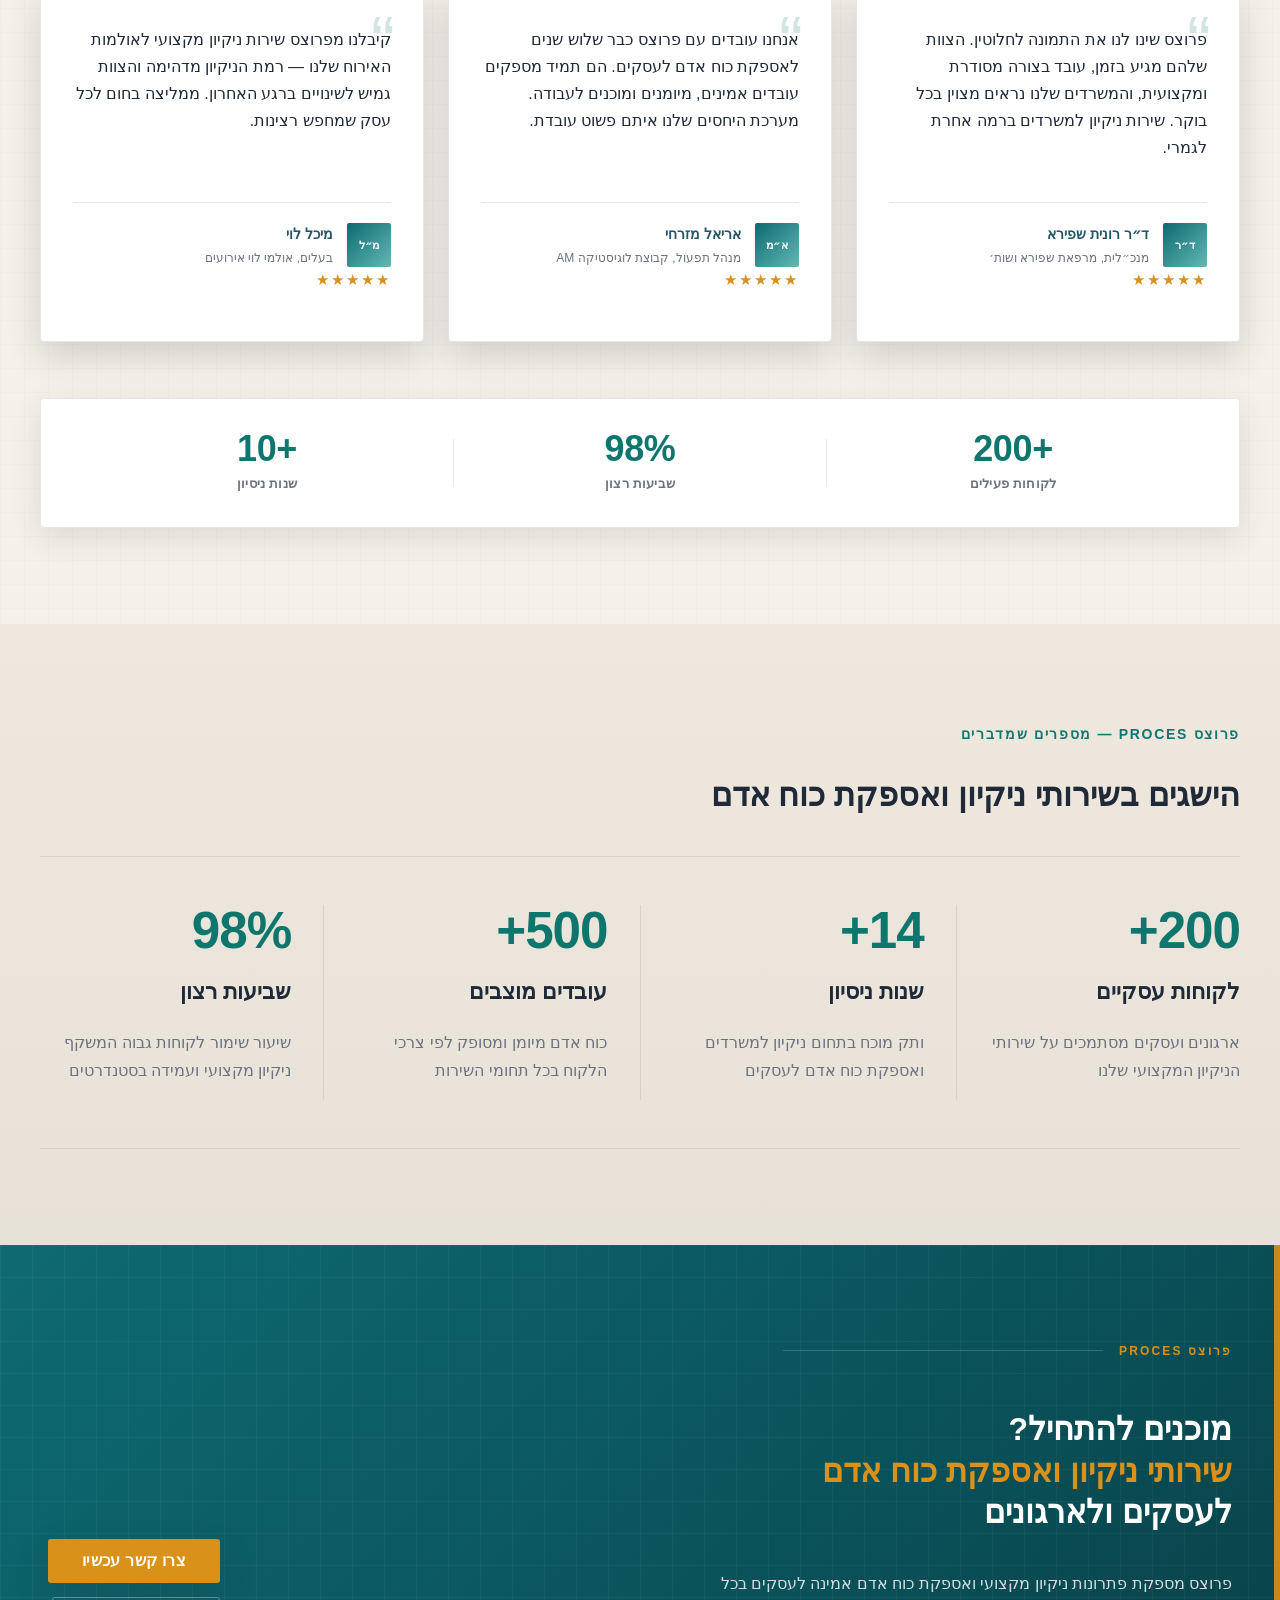
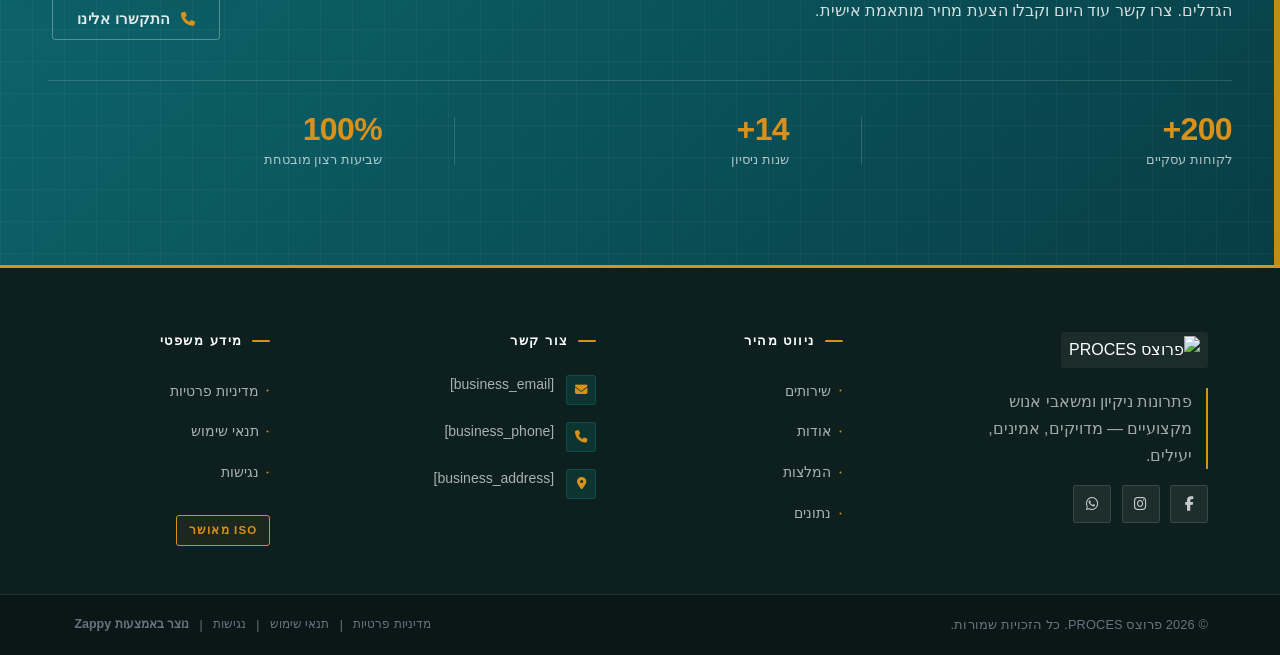
==== commit 2b2c60ca: "Incremental sync: 1 page(s) — update_text" ====
--- a/index.html
+++ b/index.html
@@ -813,7 +813,7 @@
       </div>
 
       <!-- Main Headline -->
-      <h1 class="index-hero-h1" style=""></h1><h1 style=""><span class="index-hero-h1-en">P<span style="font-weight: normal;">roces</span>פ<span style="font-weight: normal;">רוצס</span></span></h1>
+      <h1 class="index-hero-h1" style=""></h1><h1 style=""><span class="index-hero-h1-en"><span style="font-weight: normal;">roces</span>פ<span style="font-weight: normal;">רוצס</span></span></h1>
 
       <!-- Subheadline -->
       <h3 class="index-hero-sub" style="">שירותי ניקיון&nbsp; ואספקת כוח אדם<br class="index-hero-br"> לעסקים וארגונים — מיהר, מדויק, איכותי.</h3>
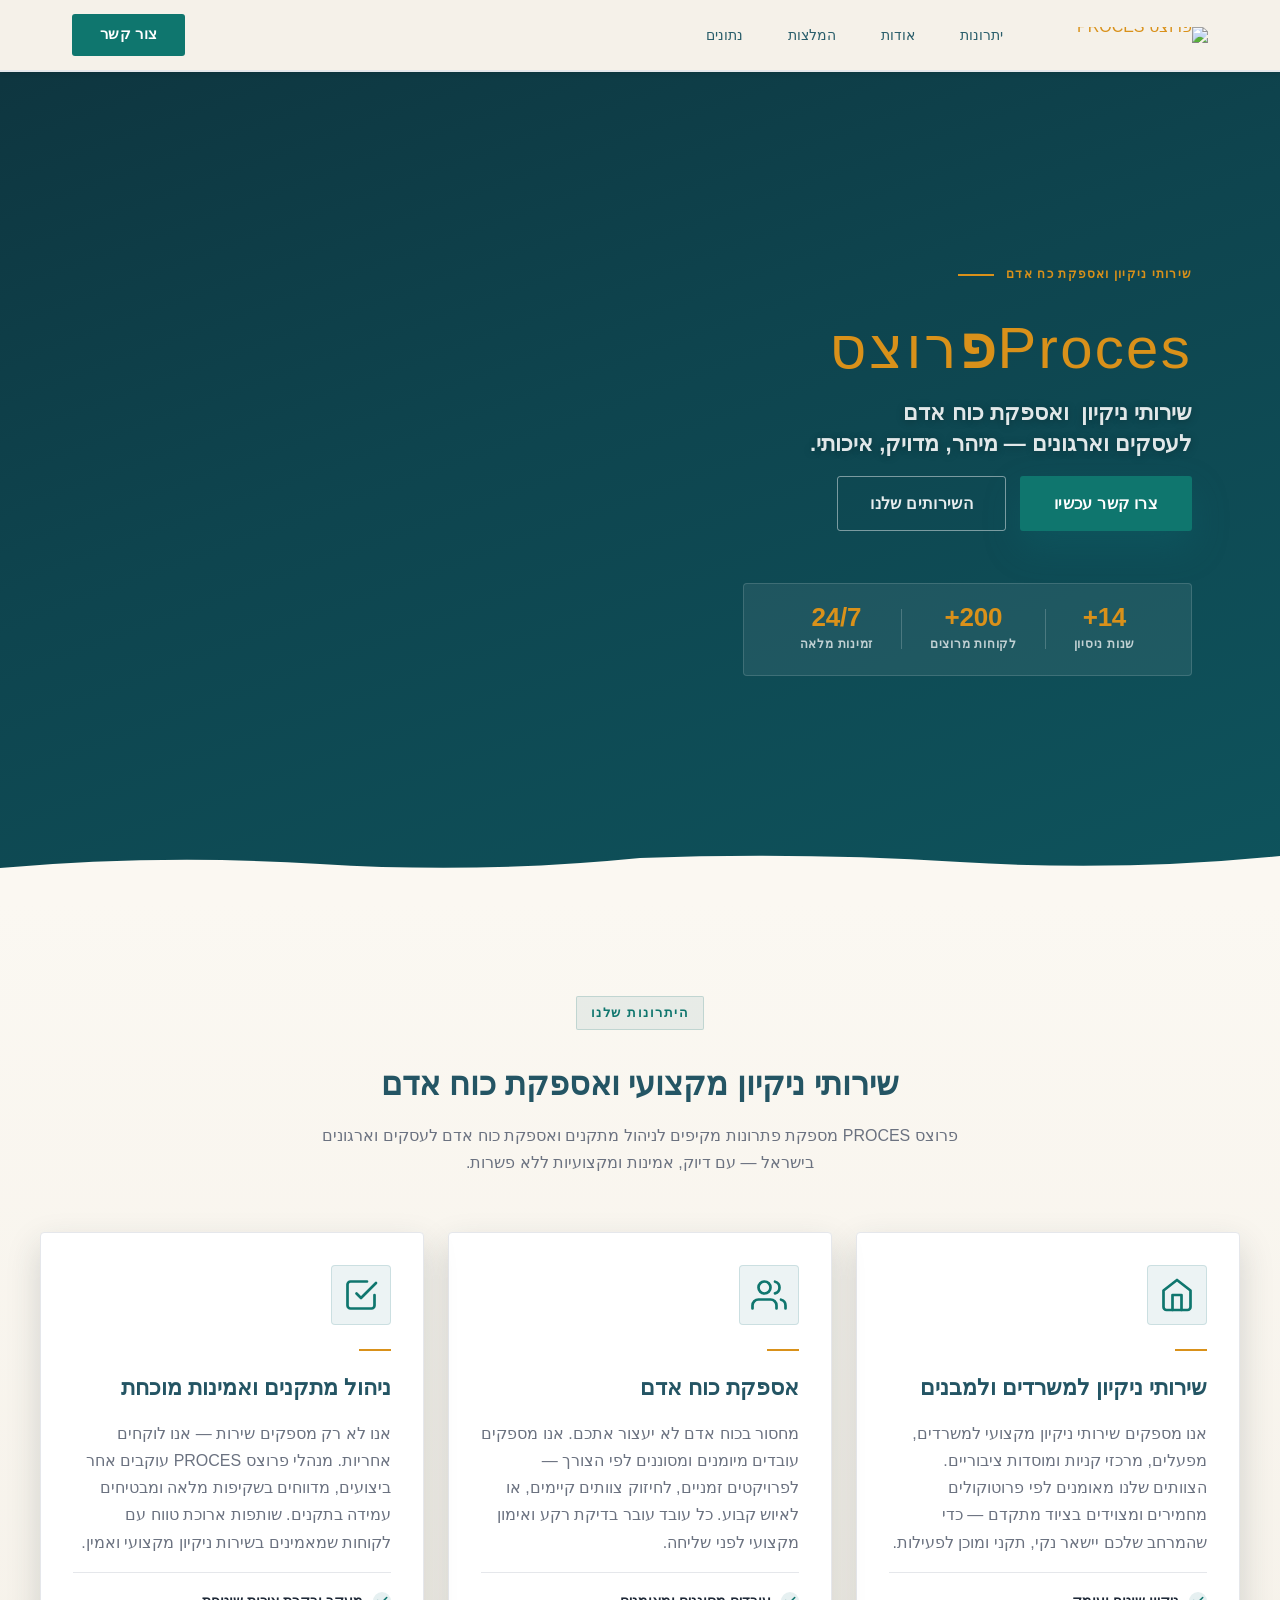
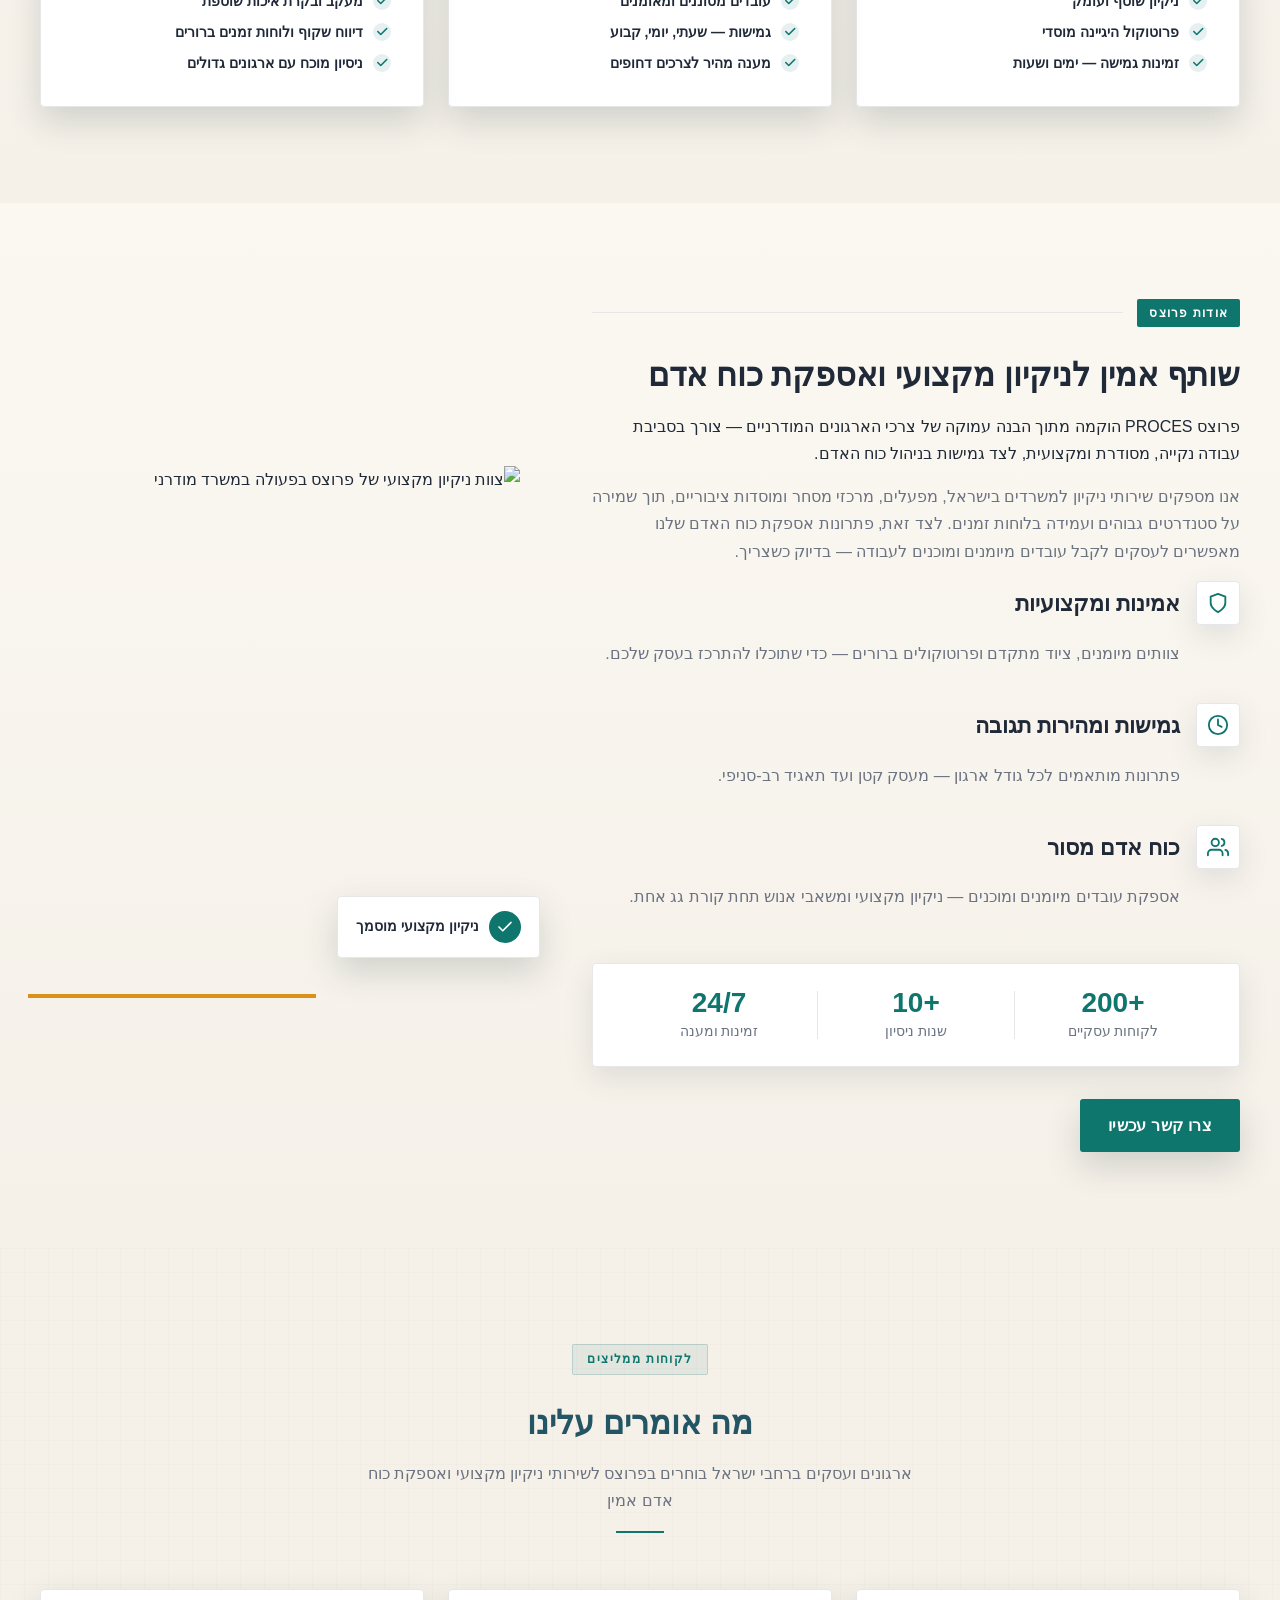
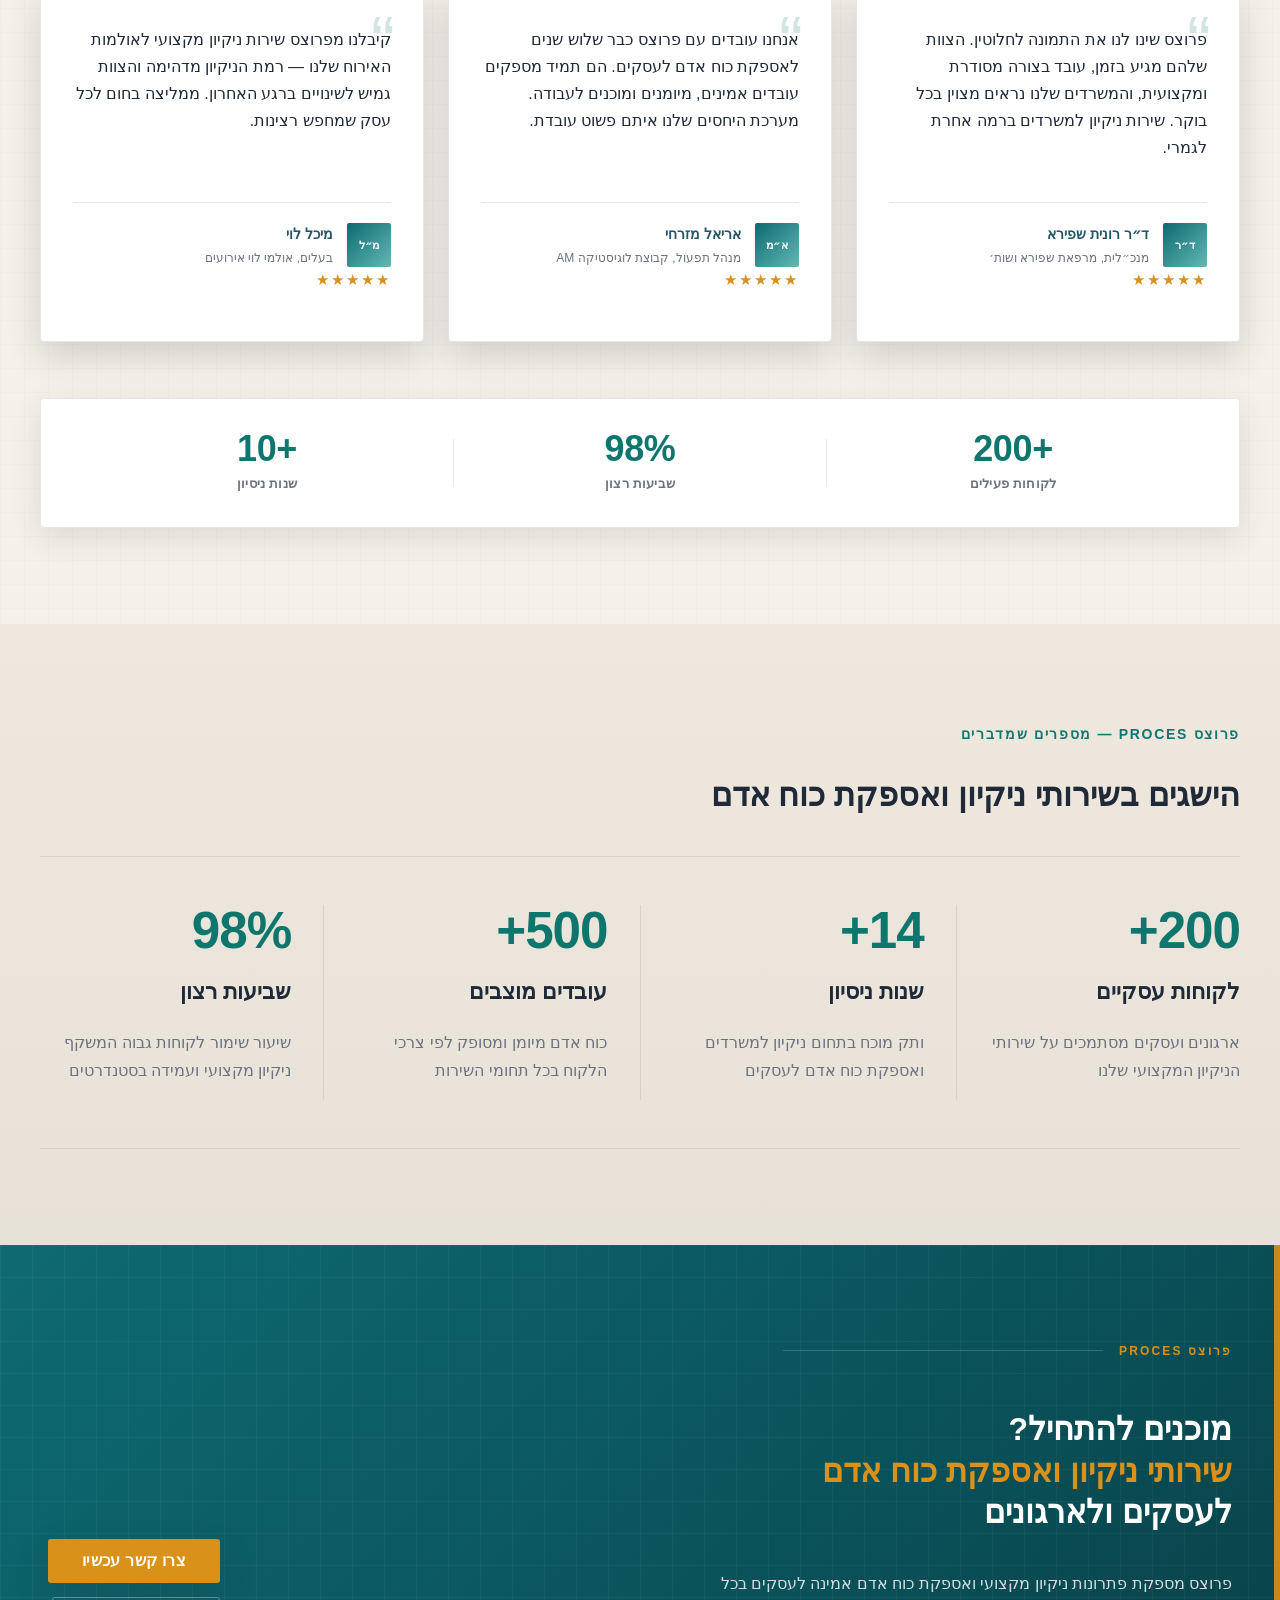
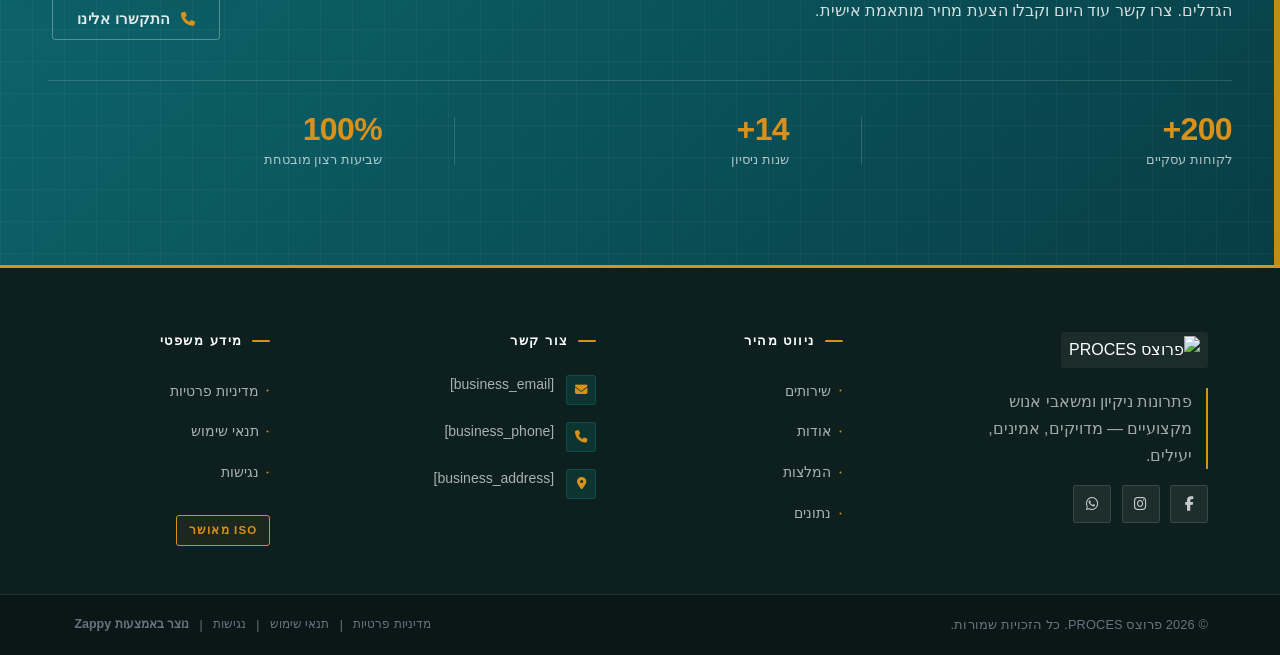
==== commit 01d3885c: "Incremental sync: 1 page(s) — update_text" ====
--- a/index.html
+++ b/index.html
@@ -813,7 +813,7 @@
       </div>
 
       <!-- Main Headline -->
-      <h1 class="index-hero-h1" style=""></h1><h1 style=""><span class="index-hero-h1-en"><span style="font-weight: normal;">roces</span>פ<span style="font-weight: normal;">רוצס</span></span></h1>
+      <h1 class="index-hero-h1" style=""></h1><h1 style=""><span class="index-hero-h1-en"><span style="font-weight: normal;">Proces</span>פ<span style="font-weight: normal;">רוצס</span></span></h1>
 
       <!-- Subheadline -->
       <h3 class="index-hero-sub" style="">שירותי ניקיון&nbsp; ואספקת כוח אדם<br class="index-hero-br"> לעסקים וארגונים — מיהר, מדויק, איכותי.</h3>
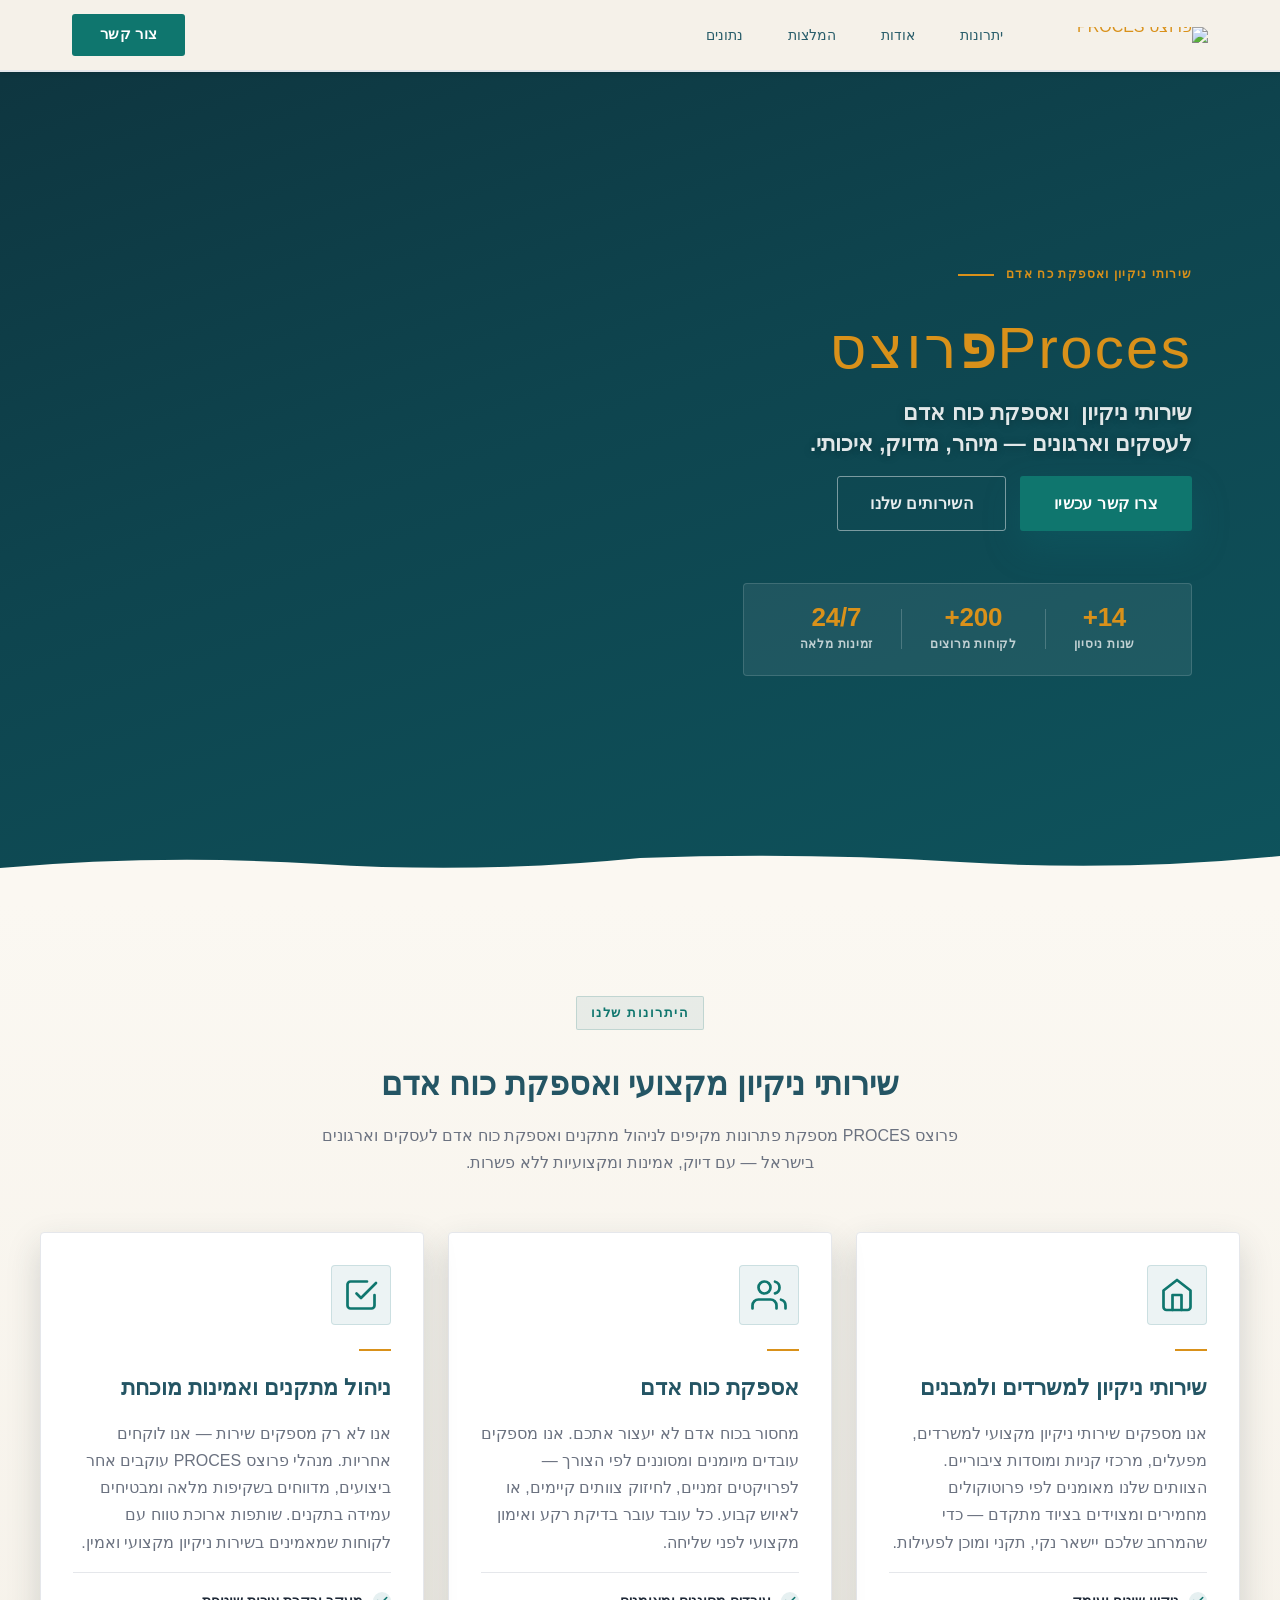
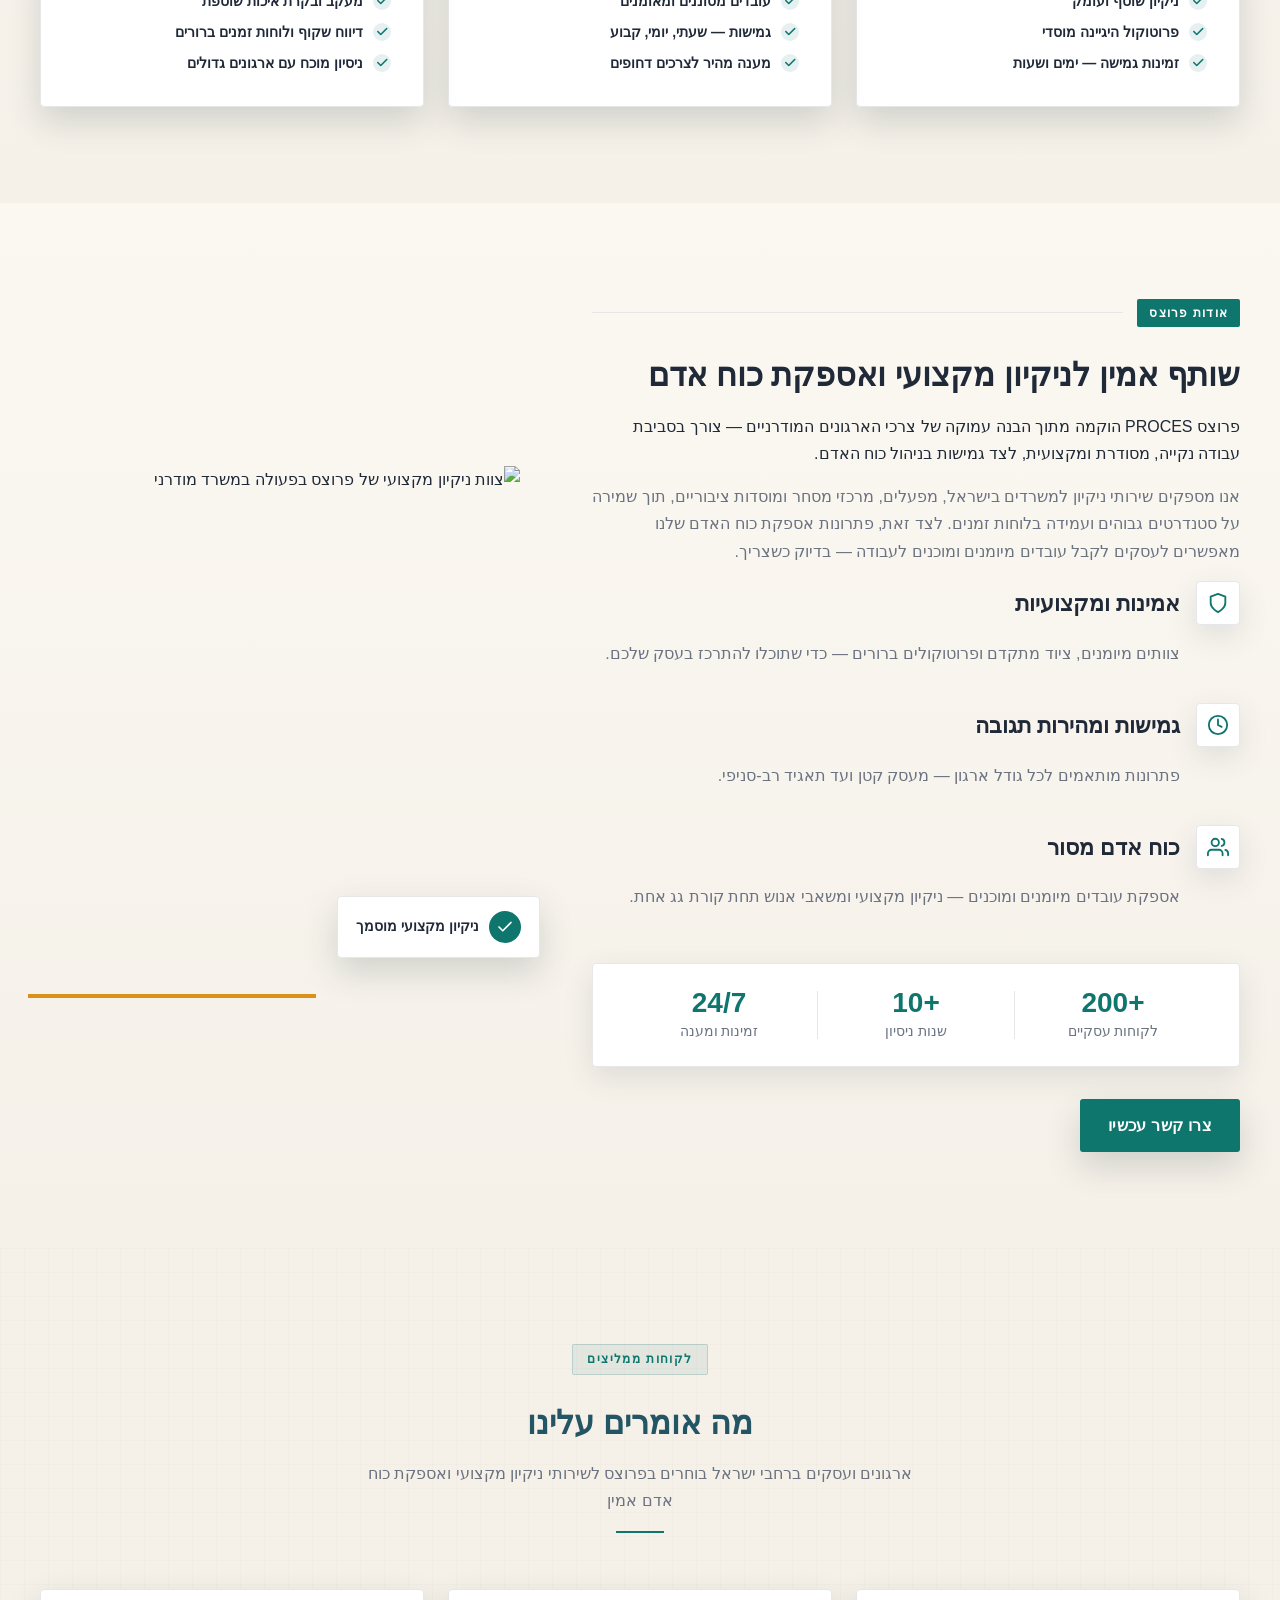
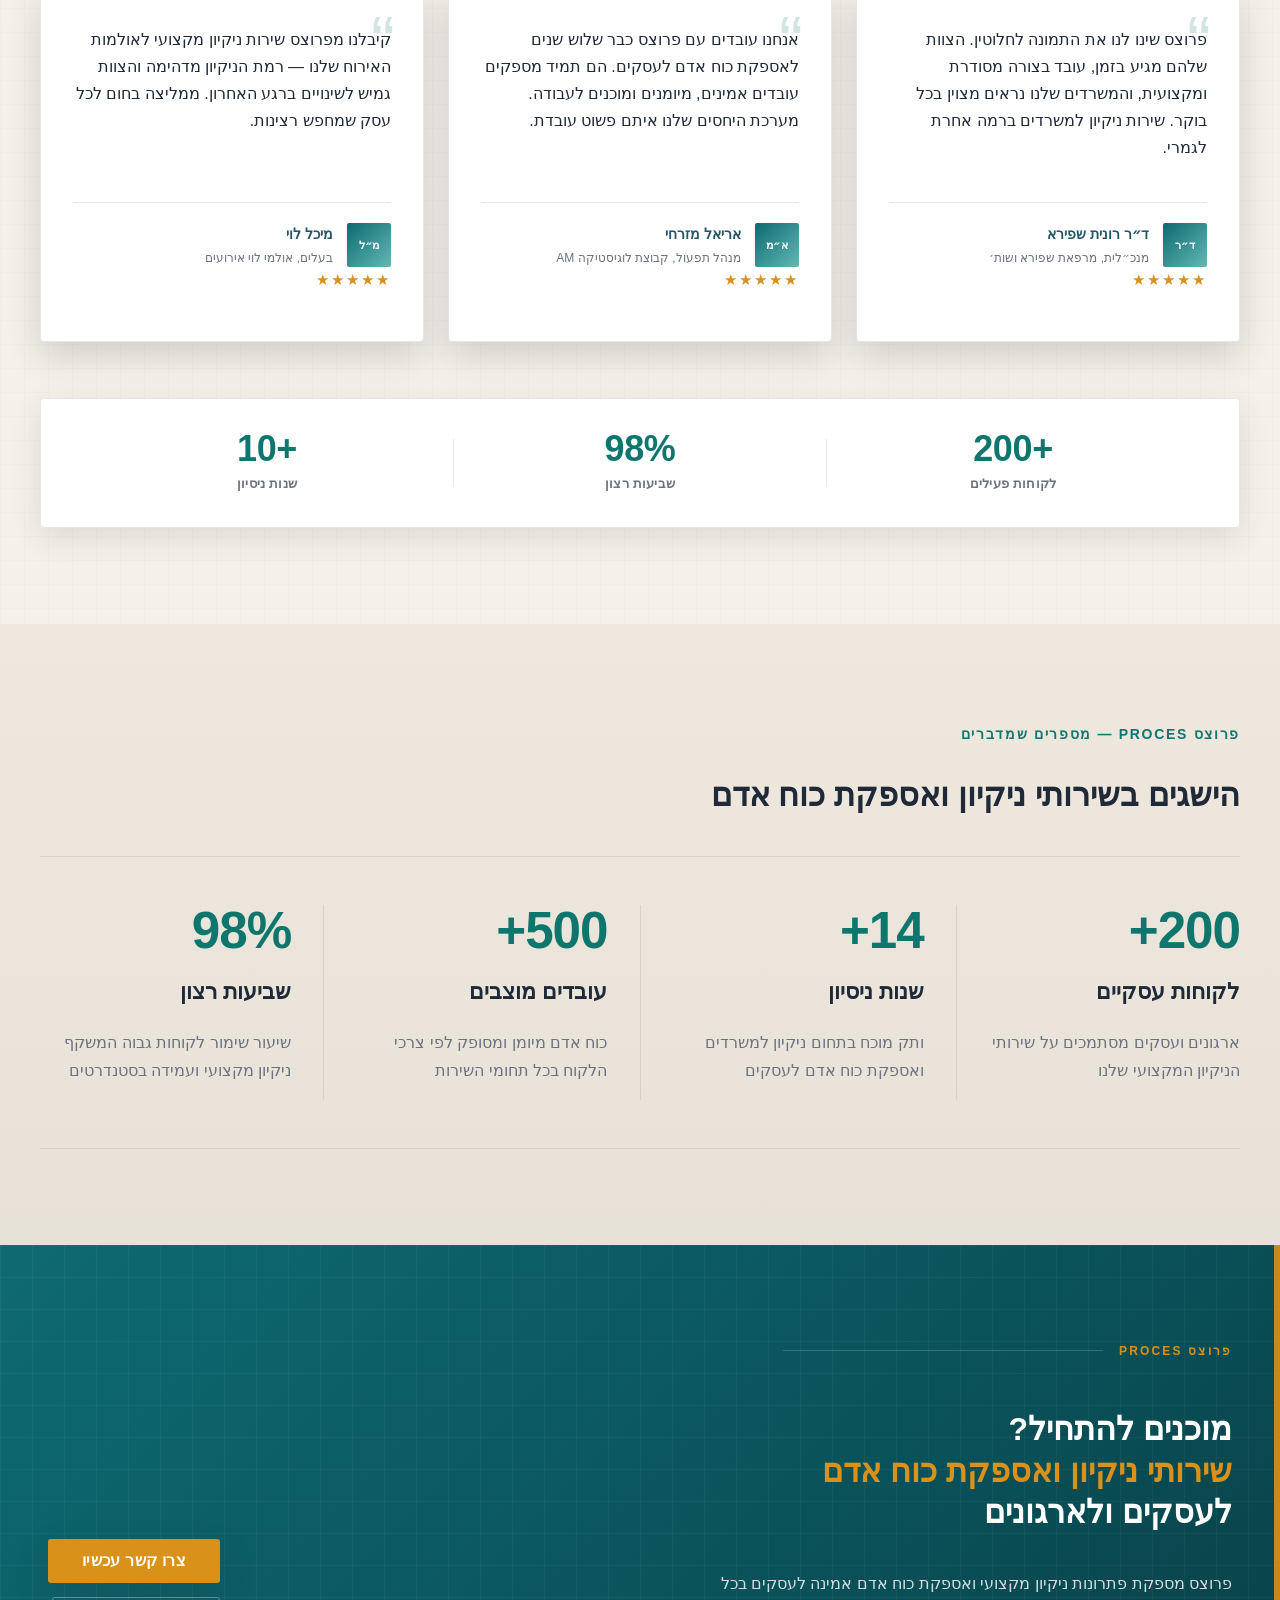
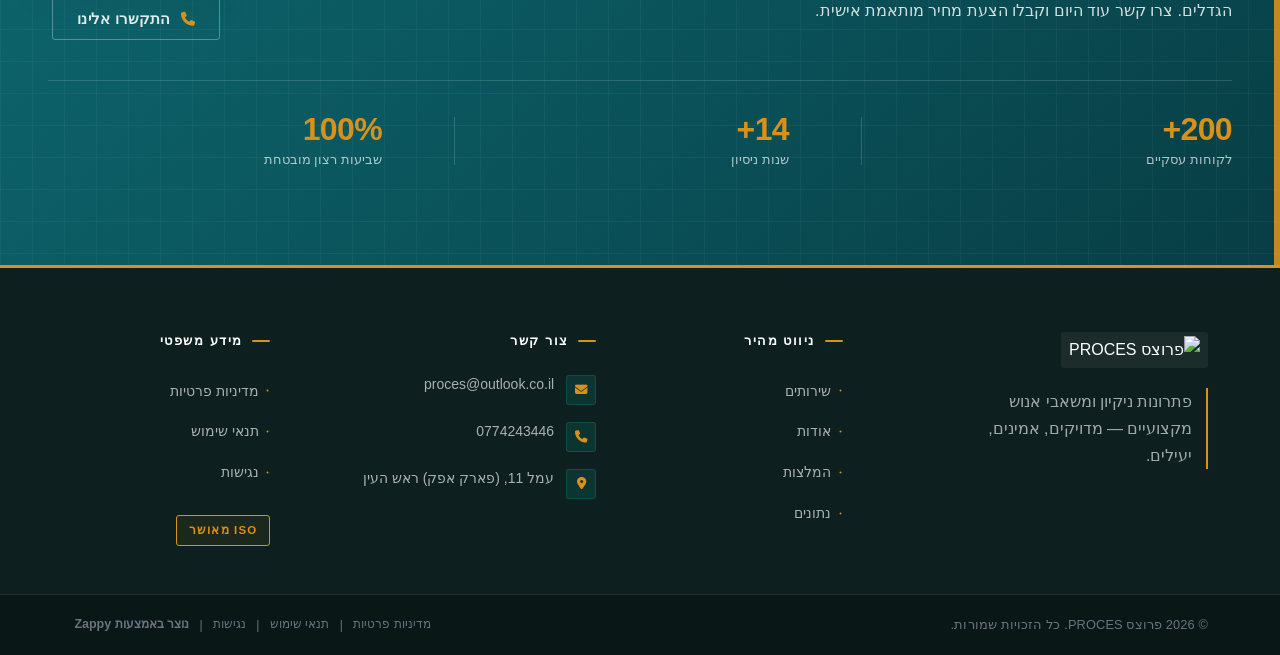
==== commit 07a25a28: "Background sync: Progressive GitHub Sync" ====
--- a/index.html
+++ b/index.html
@@ -343,7 +343,7 @@
     </svg>
   </button>
 
-  <button class="phone-header-btn" data-phone="[business_phone]" aria-label="Call">
+  <button class="phone-header-btn" data-phone="0774243446" aria-label="Call">
     <svg width="20" height="20" viewBox="0 0 24 24" fill="currentColor">
       <path d="M22 16.92v3a2 2 0 0 1-2.18 2 19.79 19.79 0 0 1-8.63-3.07 19.5 19.5 0 0 1-6-6 19.79 19.79 0 0 1-3.07-8.67A2 2 0 0 1 4.11 2h3a2 2 0 0 1 2 1.72 12.84 12.84 0 0 0 .7 2.81 2 2 0 0 1-.45 2.11L8.09 9.91a16 16 0 0 0 6 6l1.27-1.27a2 2 0 0 1 2.11-.45 12.84 12.84 0 0 0 2.81.7A2 2 0 0 1 22 16.92z"></path>
     </svg>
@@ -746,7 +746,7 @@
         const phoneLinks = document.querySelectorAll('a[href^="tel:"]');
         const phoneNumber = phoneLinks.length > 0 
           ? phoneLinks[0].getAttribute('href').replace('tel:', '')
-          : '[business_phone]';
+          : '0774243446';
         
         window.location.href = 'tel:' + phoneNumber;
         console.log('[Navbar] Phone button clicked');
@@ -809,17 +809,17 @@
       <!-- Label badge -->
       <div class="index-hero-badge">
         <span class="index-hero-badge-line" aria-hidden="true"></span>
-        <span class="index-hero-badge-text" style="">שירותי ניקיון ואספקת כח אדם</span>
+        <span class="index-hero-badge-text" >שירותי ניקיון ואספקת כח אדם</span>
       </div>
 
       <!-- Main Headline -->
-      <h1 class="index-hero-h1" style=""></h1><h1 style=""><span class="index-hero-h1-en"><span style="font-weight: normal;">Proces</span>פ<span style="font-weight: normal;">רוצס</span></span></h1>
+      <h1 class="index-hero-h1" ></h1><h1 ><span class="index-hero-h1-en"><span style="font-weight: normal;">Proces</span>פ<span style="font-weight: normal;">רוצס</span></span></h1>
 
       <!-- Subheadline -->
-      <h3 class="index-hero-sub" style="">שירותי ניקיון&nbsp; ואספקת כוח אדם<br class="index-hero-br"> לעסקים וארגונים — מיהר, מדויק, איכותי.</h3>
+      <h3 class="index-hero-sub" >שירותי ניקיון&nbsp; ואספקת כוח אדם<br class="index-hero-br"> לעסקים וארגונים — מיהר, מדויק, איכותי.</h3>
 
       <!-- CTA Buttons -->
-      <div class="index-hero-ctas" style="">
+      <div class="index-hero-ctas" >
         <a href="#contact" class="index-hero-btn-primary" data-element-type="button" data-element-id="btn-1776595328946-rf9qn48a3" data-native-element="true" style="outline: none;">צרו קשר עכשיו</a>
         <a href="#services" class="index-hero-btn-ghost" data-element-type="button" data-element-id="btn-1776595328946-88ew8h12d" data-native-element="true">השירותים שלנו</a>
       </div>
@@ -827,12 +827,12 @@
       <!-- Trust Strip -->
       <div class="index-hero-trust">
         <div class="index-hero-trust-item">
-          <span class="index-hero-trust-num" style="">14+</span>
+          <span class="index-hero-trust-num" >14+</span>
           <span class="index-hero-trust-label">שנות ניסיון</span>
         </div>
         <div class="index-hero-trust-divider" aria-hidden="true"></div>
         <div class="index-hero-trust-item">
-          <span class="index-hero-trust-num" style="">200+</span>
+          <span class="index-hero-trust-num" >200+</span>
           <span class="index-hero-trust-label">לקוחות מרוצים</span>
         </div>
         <div class="index-hero-trust-divider" aria-hidden="true"></div>
@@ -872,7 +872,7 @@
           <div class="index-feature-accent-line"></div>
           <h3 class="index-feature-title">שירותי ניקיון למשרדים ולמבנים</h3>
           <p class="index-feature-desc">אנו מספקים שירותי ניקיון מקצועי למשרדים, מפעלים, מרכזי קניות ומוסדות ציבוריים. הצוותים שלנו מאומנים לפי פרוטוקולים מחמירים ומצוידים בציוד מתקדם — כדי שהמרחב שלכם יישאר נקי, תקני ומוכן לפעילות.</p>
-          <ul class="index-feature-list" style=""><li><i class="fas fa-check" aria-hidden="true" data-element-type="icon" data-element-id="icon-1776595328958-dmcmgp5nd" data-icon-type="fontawesome" style="pointer-events: auto; cursor: pointer;"></i><span>ניקיון שוטף ועומק</span></li><li><i class="fas fa-check" aria-hidden="true" data-element-type="icon" data-element-id="icon-1776595328958-0wnebsvia" data-icon-type="fontawesome" style="pointer-events: auto; cursor: pointer;"></i><span>פרוטוקול היגיינה מוסדי</span></li><li><i class="fas fa-check" aria-hidden="true" data-element-type="icon" data-element-id="icon-1776595328959-40iucxvvf" data-icon-type="fontawesome" style="pointer-events: auto; cursor: pointer;"></i><span>זמינות גמישה — ימים ושעות</span></li></ul>
+          <ul class="index-feature-list" ><li><i class="fas fa-check" aria-hidden="true" data-element-type="icon" data-element-id="icon-1776595328958-dmcmgp5nd" data-icon-type="fontawesome" style="pointer-events: auto; cursor: pointer;"></i><span>ניקיון שוטף ועומק</span></li><li><i class="fas fa-check" aria-hidden="true" data-element-type="icon" data-element-id="icon-1776595328958-0wnebsvia" data-icon-type="fontawesome" style="pointer-events: auto; cursor: pointer;"></i><span>פרוטוקול היגיינה מוסדי</span></li><li><i class="fas fa-check" aria-hidden="true" data-element-type="icon" data-element-id="icon-1776595328959-40iucxvvf" data-icon-type="fontawesome" style="pointer-events: auto; cursor: pointer;"></i><span>זמינות גמישה — ימים ושעות</span></li></ul>
         </div>
       </article>
       <article class="index-feature-card" data-grid-item-index="1">
@@ -886,7 +886,7 @@
         </div>
         <div class="index-feature-content">
           <div class="index-feature-accent-line"></div>
-          <h3 class="index-feature-title" style="">אספקת כוח אדם</h3>
+          <h3 class="index-feature-title" >אספקת כוח אדם</h3>
           <p class="index-feature-desc">מחסור בכוח אדם לא יעצור אתכם. אנו מספקים עובדים מיומנים ומסוננים לפי הצורך — לפרויקטים זמניים, לחיזוק צוותים קיימים, או לאיוש קבוע. כל עובד עובר בדיקת רקע ואימון מקצועי לפני שליחה.</p>
           <ul class="index-feature-list">
             <li><i class="fas fa-check" aria-hidden="true" data-element-type="icon" data-element-id="icon-1776595328959-r4b284tow" data-icon-type="fontawesome" style="pointer-events: auto; cursor: pointer;"></i><span>עובדים מסוננים ומאומנים</span></li>
@@ -1096,7 +1096,7 @@
     <div class="index-stats-divider-line"></div>
     <div class="index-stats-grid" data-original-item-width="283" data-original-gap="0px" data-original-justify-content="normal" style="--zappy-item-width: 283px; --zappy-justify-content: normal; gap: 0px;">
       <article class="index-stat-item" data-grid-item-index="0">
-        <div class="index-stat-number"><span class="index-stat-value" style="">200+</span></div>
+        <div class="index-stat-number"><span class="index-stat-value" >200+</span></div>
         <div class="index-stat-content">
           <h3 class="index-stat-label-title">לקוחות עסקיים</h3>
           <p class="index-stat-desc">ארגונים ועסקים מסתמכים על שירותי הניקיון המקצועי שלנו</p>
@@ -1104,7 +1104,7 @@
       </article>
       <div class="index-stat-separator" aria-hidden="true"></div>
       <article class="index-stat-item" data-grid-item-index="2">
-        <div class="index-stat-number"><span class="index-stat-value" style="">14+</span></div>
+        <div class="index-stat-number"><span class="index-stat-value" >14+</span></div>
         <div class="index-stat-content">
           <h3 class="index-stat-label-title">שנות ניסיון</h3>
           <p class="index-stat-desc">ותק מוכח בתחום ניקיון למשרדים ואספקת כוח אדם לעסקים</p>
@@ -1112,7 +1112,7 @@
       </article>
       <div class="index-stat-separator" aria-hidden="true"></div>
       <article class="index-stat-item" data-grid-item-index="4">
-        <div class="index-stat-number"><span class="index-stat-value" style="">500+</span></div>
+        <div class="index-stat-number"><span class="index-stat-value" >500+</span></div>
         <div class="index-stat-content">
           <h3 class="index-stat-label-title">עובדים מוצבים</h3>
           <p class="index-stat-desc">כוח אדם מיומן ומסופק לפי צרכי הלקוח בכל תחומי השירות</p>
@@ -1148,7 +1148,7 @@
       </div>
       <div class="index-cta-actions">
         <a href="#contact" class="btn-primary index-cta-btn-primary" data-element-type="button" data-element-id="btn-1776595328947-ia7k47buf" data-native-element="true">צרו קשר עכשיו</a>
-        <a href="tel:[business_phone]" class="index-cta-btn-ghost" data-element-type="button" data-element-id="btn-1776595328947-ckzkj0lnt" data-native-element="true">
+        <a href="tel:0774243446" class="index-cta-btn-ghost" data-element-type="button" data-element-id="btn-1776595328947-ckzkj0lnt" data-native-element="true">
           <i class="fa fa-phone" aria-hidden="true"></i>
           <span>התקשרו אלינו</span>
         </a>
@@ -1156,12 +1156,12 @@
     </div>
     <div class="index-cta-stats-row">
       <div class="index-cta-stat">
-        <span class="index-cta-stat-number" style="">200+</span>
+        <span class="index-cta-stat-number" >200+</span>
         <span class="index-cta-stat-label">לקוחות עסקיים</span>
       </div>
       <div class="index-cta-stat-divider" aria-hidden="true"></div>
       <div class="index-cta-stat">
-        <span class="index-cta-stat-number" style="">14+</span>
+        <span class="index-cta-stat-number" >14+</span>
         <span class="index-cta-stat-label">שנות ניסיון</span>
       </div>
       <div class="index-cta-stat-divider" aria-hidden="true"></div>
@@ -1186,9 +1186,9 @@
           </div>
           <p class="footer-tagline">פתרונות ניקיון ומשאבי אנוש מקצועיים — מדויקים, אמינים, יעילים.</p>
           <div class="footer-social">
-            <a href="[facebook_handle]" aria-label="Facebook"><i class="fab fa-facebook-f"></i></a>
-            <a href="[instagram_handle]" aria-label="Instagram"><i class="fab fa-instagram"></i></a>
-            <a href="[whatsapp_handle]" aria-label="WhatsApp"><i class="fab fa-whatsapp"></i></a>
+            <a href="#" aria-label="Facebook" style="display:none !important;"><i class="fab fa-facebook-f"></i></a>
+            <a href="#" aria-label="Instagram" style="display:none !important;"><i class="fab fa-instagram"></i></a>
+            <a href="#" aria-label="WhatsApp" style="display:none !important;"><i class="fab fa-whatsapp"></i></a>
           </div>
         </div>
 
@@ -1209,14 +1209,14 @@
           <ul class="footer-contact">
             <li>
               <span class="contact-icon"><i class="fas fa-envelope"></i></span>
-              <span class="contact-text"><a href="mailto:[business_email]">[business_email]</a></span>
+              <span class="contact-text"><a href="mailto:proces@outlook.co.il">proces@outlook.co.il</a></span>
             </li>
             <li>
               <span class="contact-icon"><i class="fas fa-phone"></i></span>
-              <span class="contact-text"><a href="tel:[business_phone]">[business_phone]</a></span>
+              <span class="contact-text"><a href="tel:0774243446">0774243446</a></span>
             </li>
             <li><a href="/"><span class="contact-icon"><i class="fas fa-map-marker-alt"></i></span>
-              <span class="contact-text">[business_address]</span></a></li>
+              <span class="contact-text">עמל 11, (פארק אפק) ראש העין</span></a></li>
           </ul>
         </div>
 
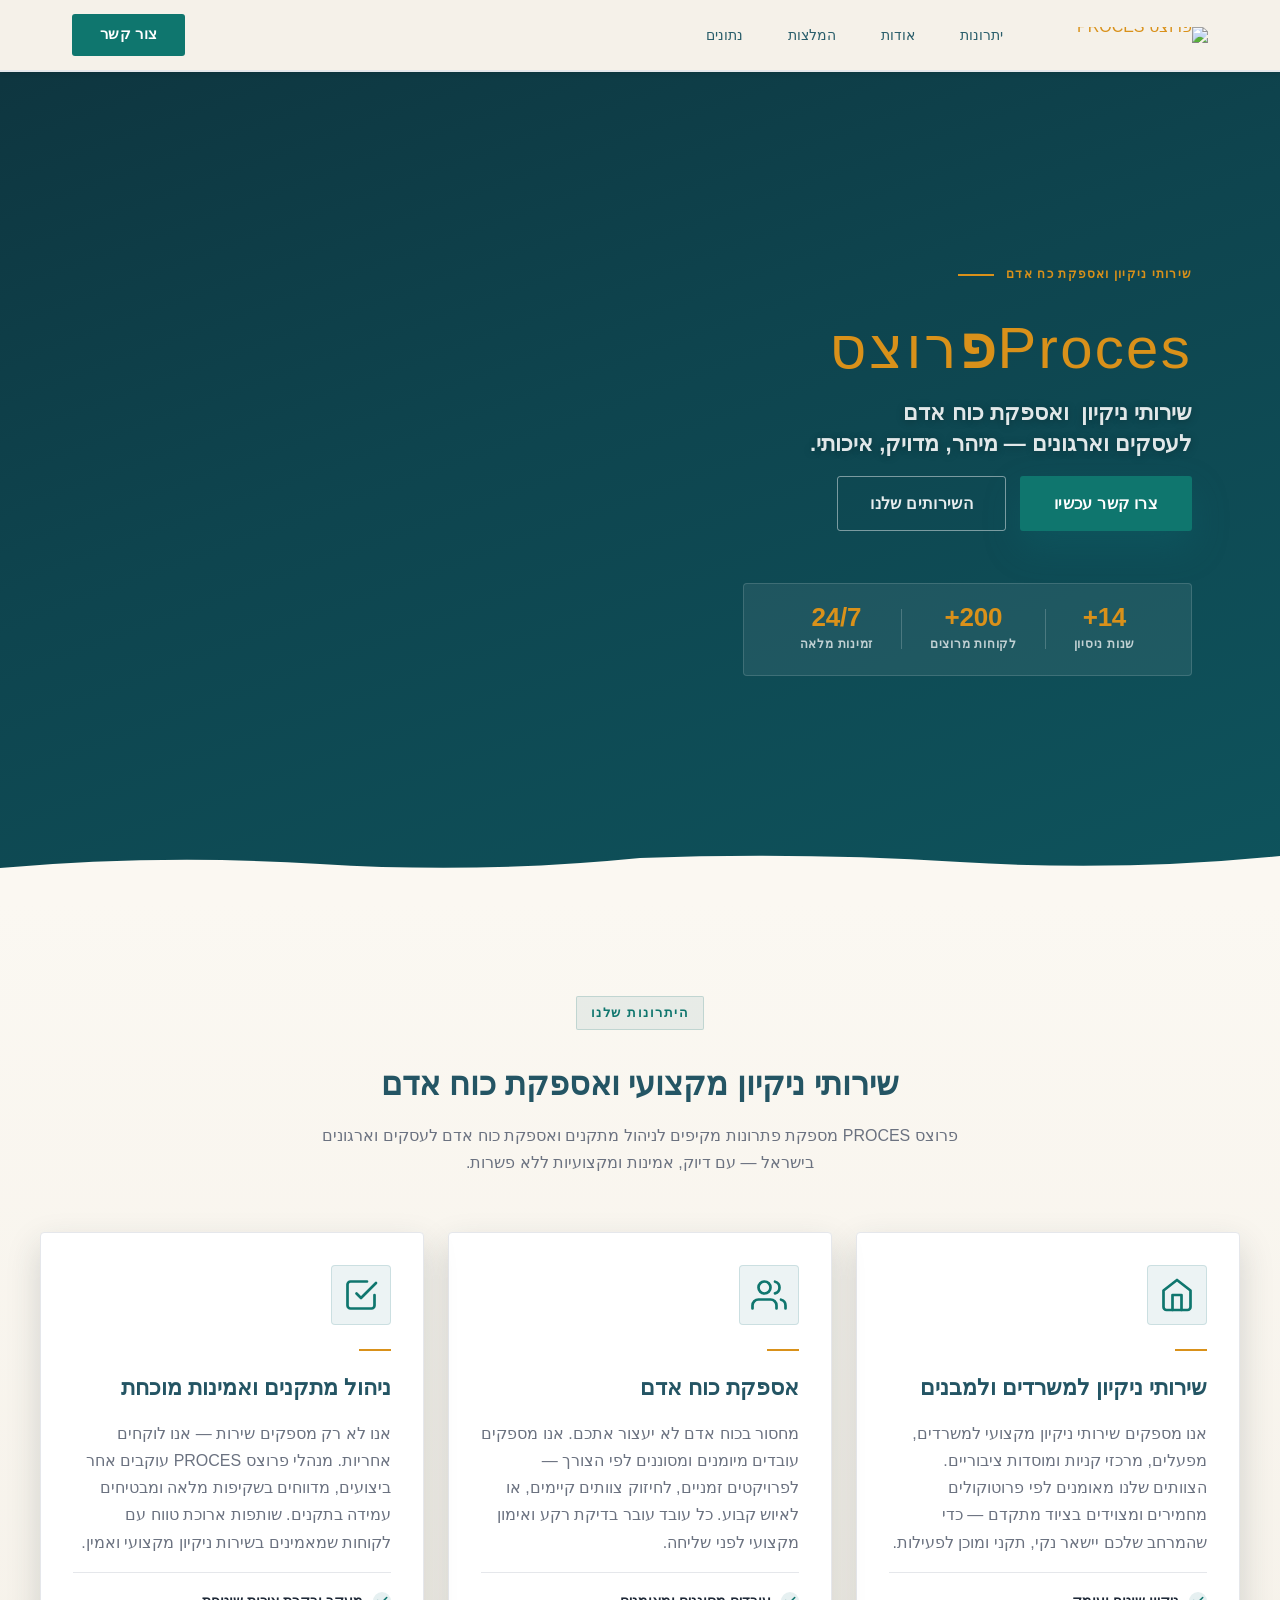
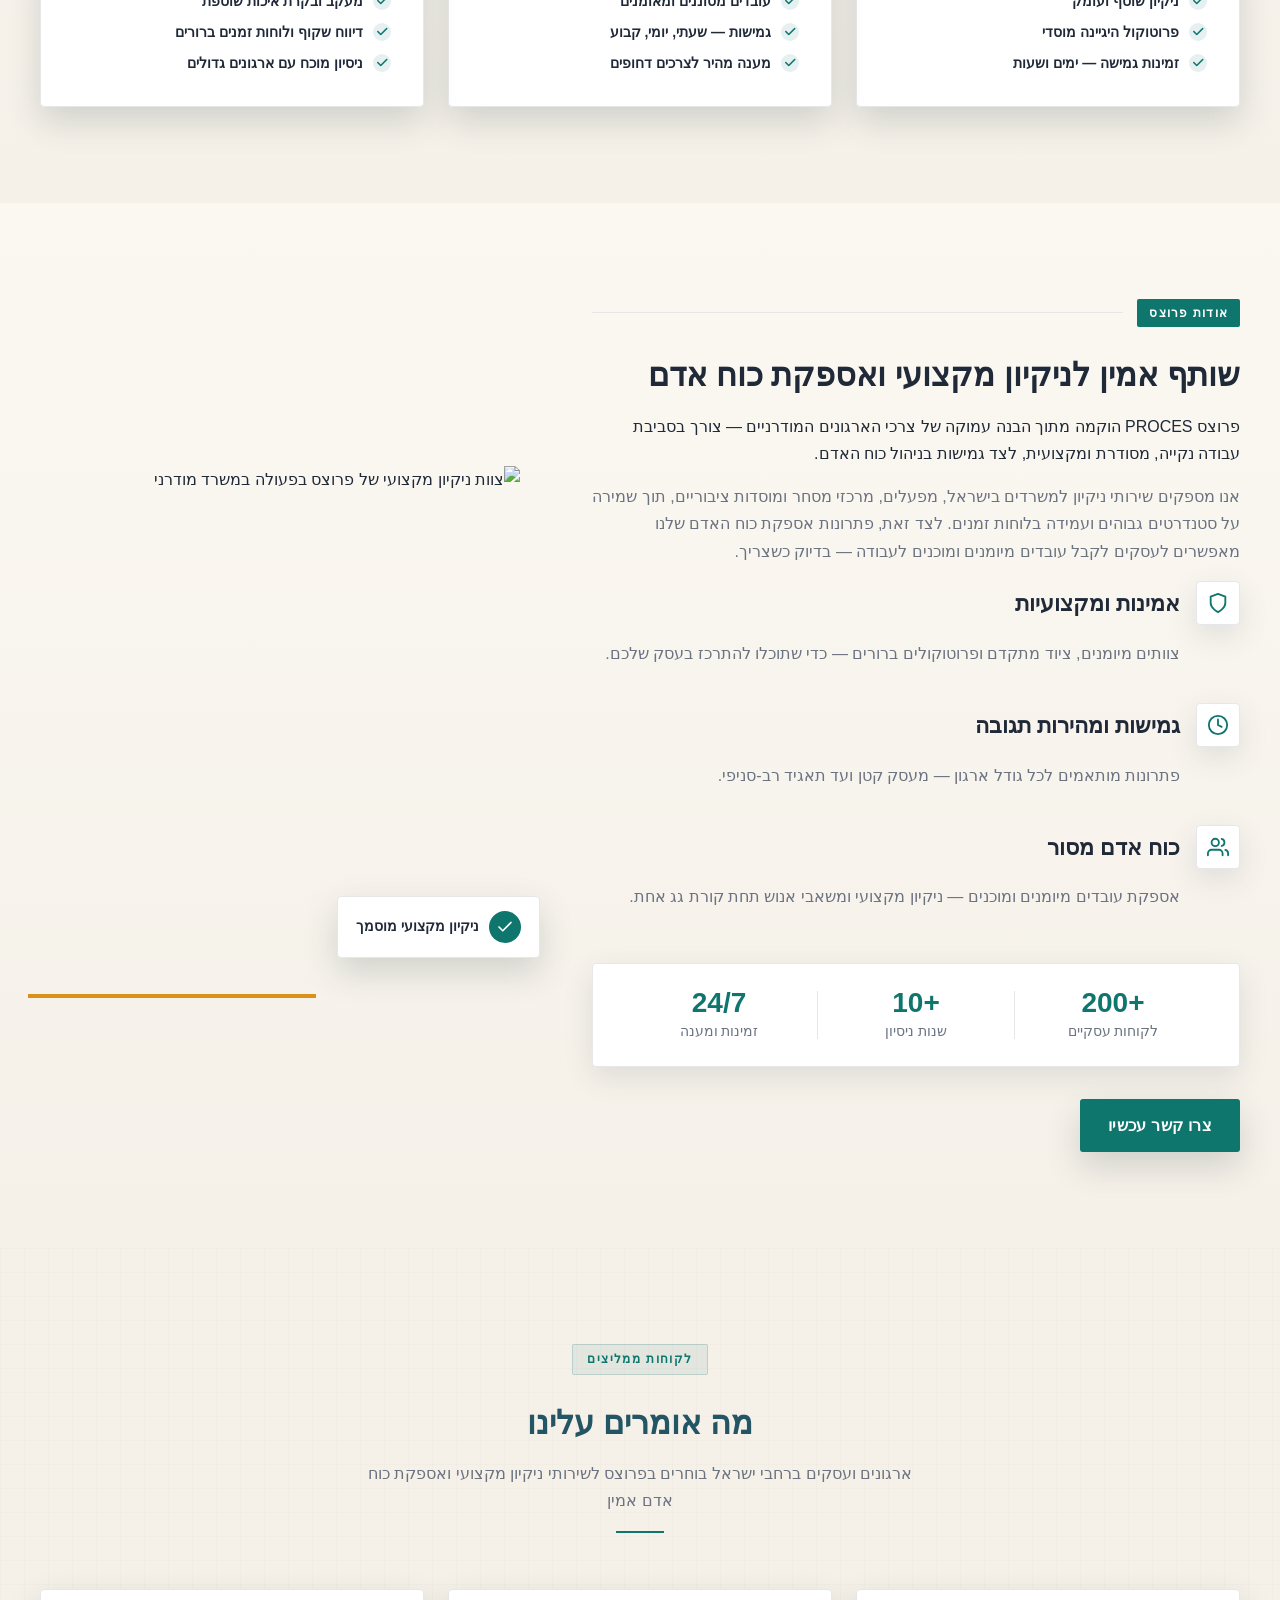
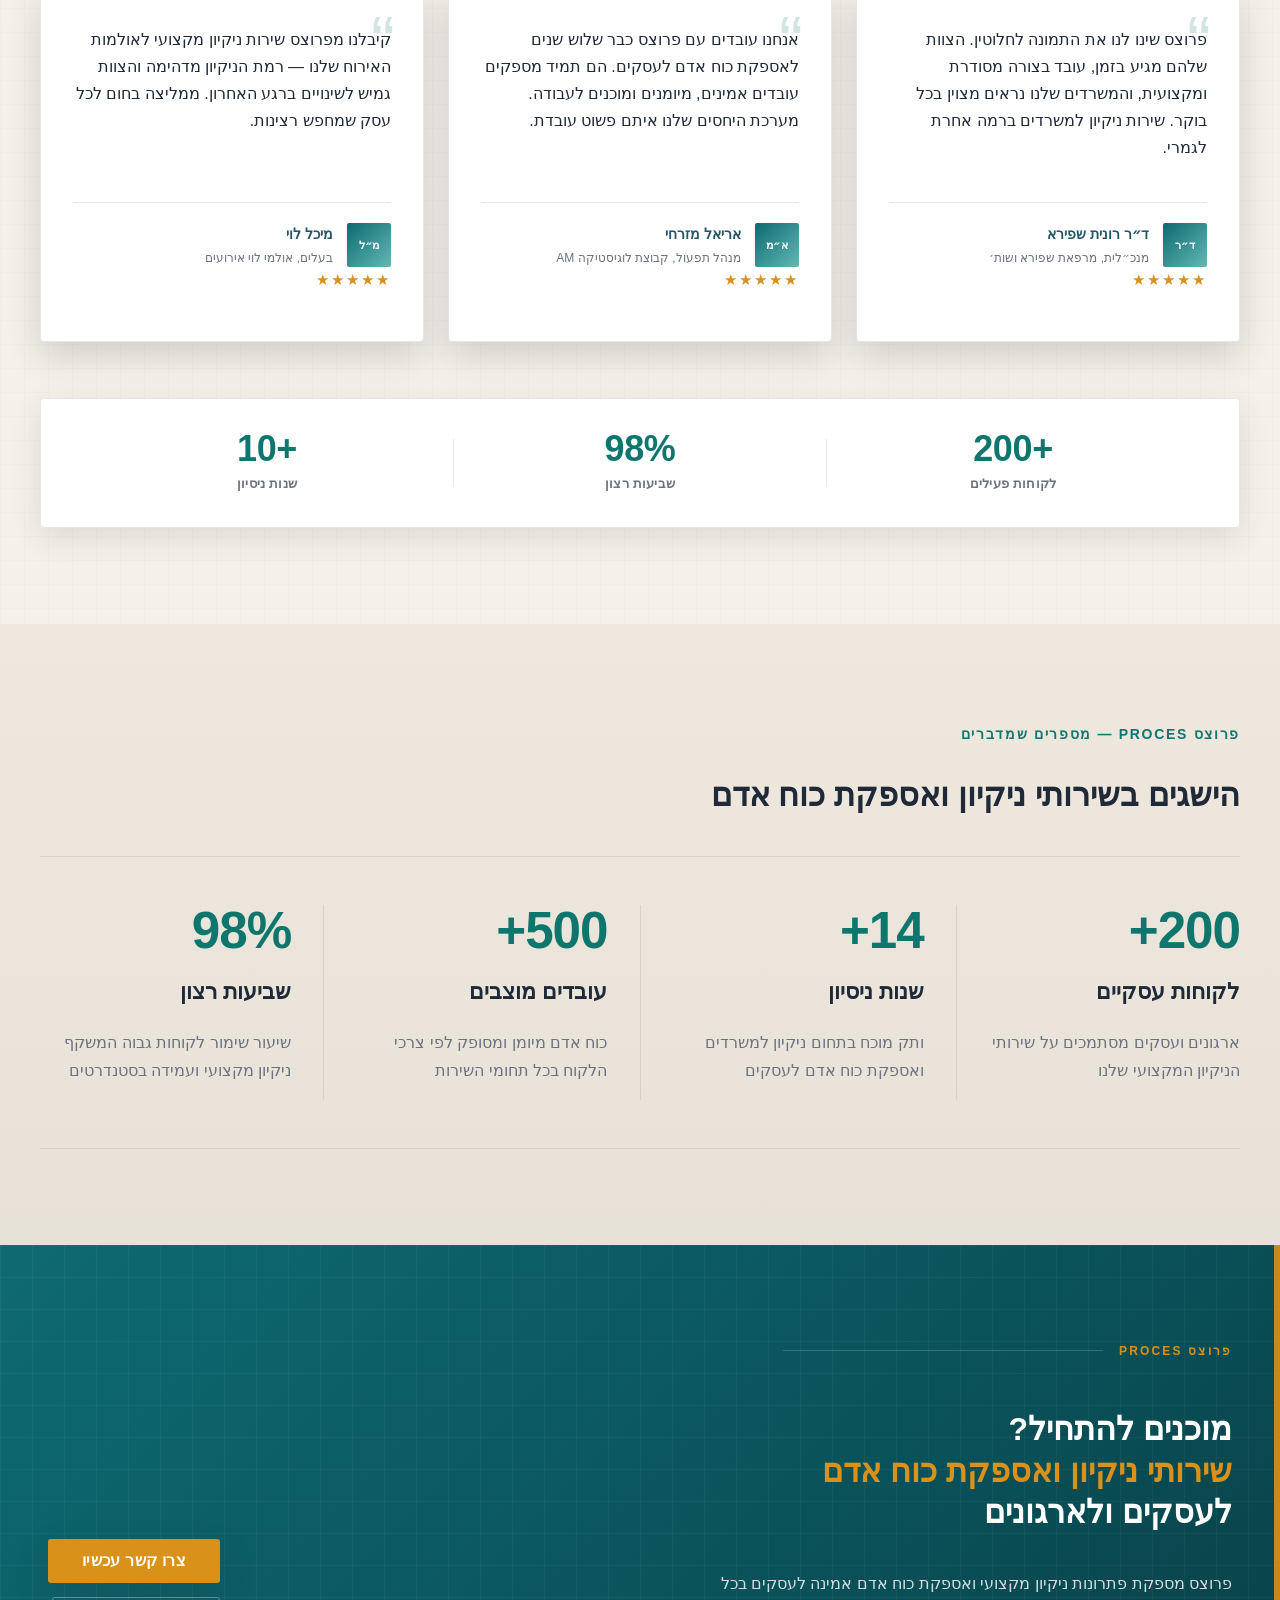
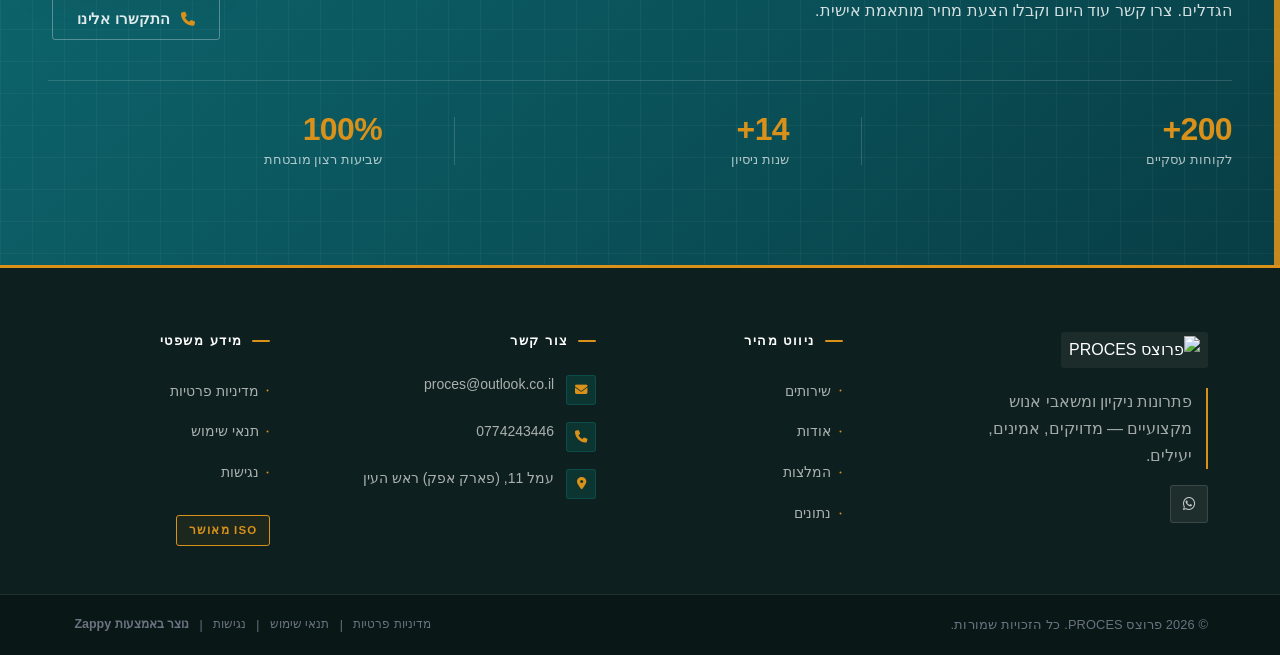
==== commit 2c731f8e: "Background sync: Progressive GitHub Sync" ====
--- a/index.html
+++ b/index.html
@@ -1188,7 +1188,7 @@
           <div class="footer-social">
             <a href="#" aria-label="Facebook" style="display:none !important;"><i class="fab fa-facebook-f"></i></a>
             <a href="#" aria-label="Instagram" style="display:none !important;"><i class="fab fa-instagram"></i></a>
-            <a href="#" aria-label="WhatsApp" style="display:none !important;"><i class="fab fa-whatsapp"></i></a>
+            <a href="https://wa.me/972774243446" aria-label="WhatsApp"><i class="fab fa-whatsapp"></i></a>
           </div>
         </div>
 
@@ -1253,7 +1253,7 @@
   </div>
 </footer>
   
-  <a href="https://wa.me/[whatsapp_handle]" class="whatsapp-float" aria-label="WhatsApp">
+  <a href="https://wa.me/972774243446" class="whatsapp-float" aria-label="WhatsApp">
     <i class="fab fa-whatsapp"></i>
   </a>
   
